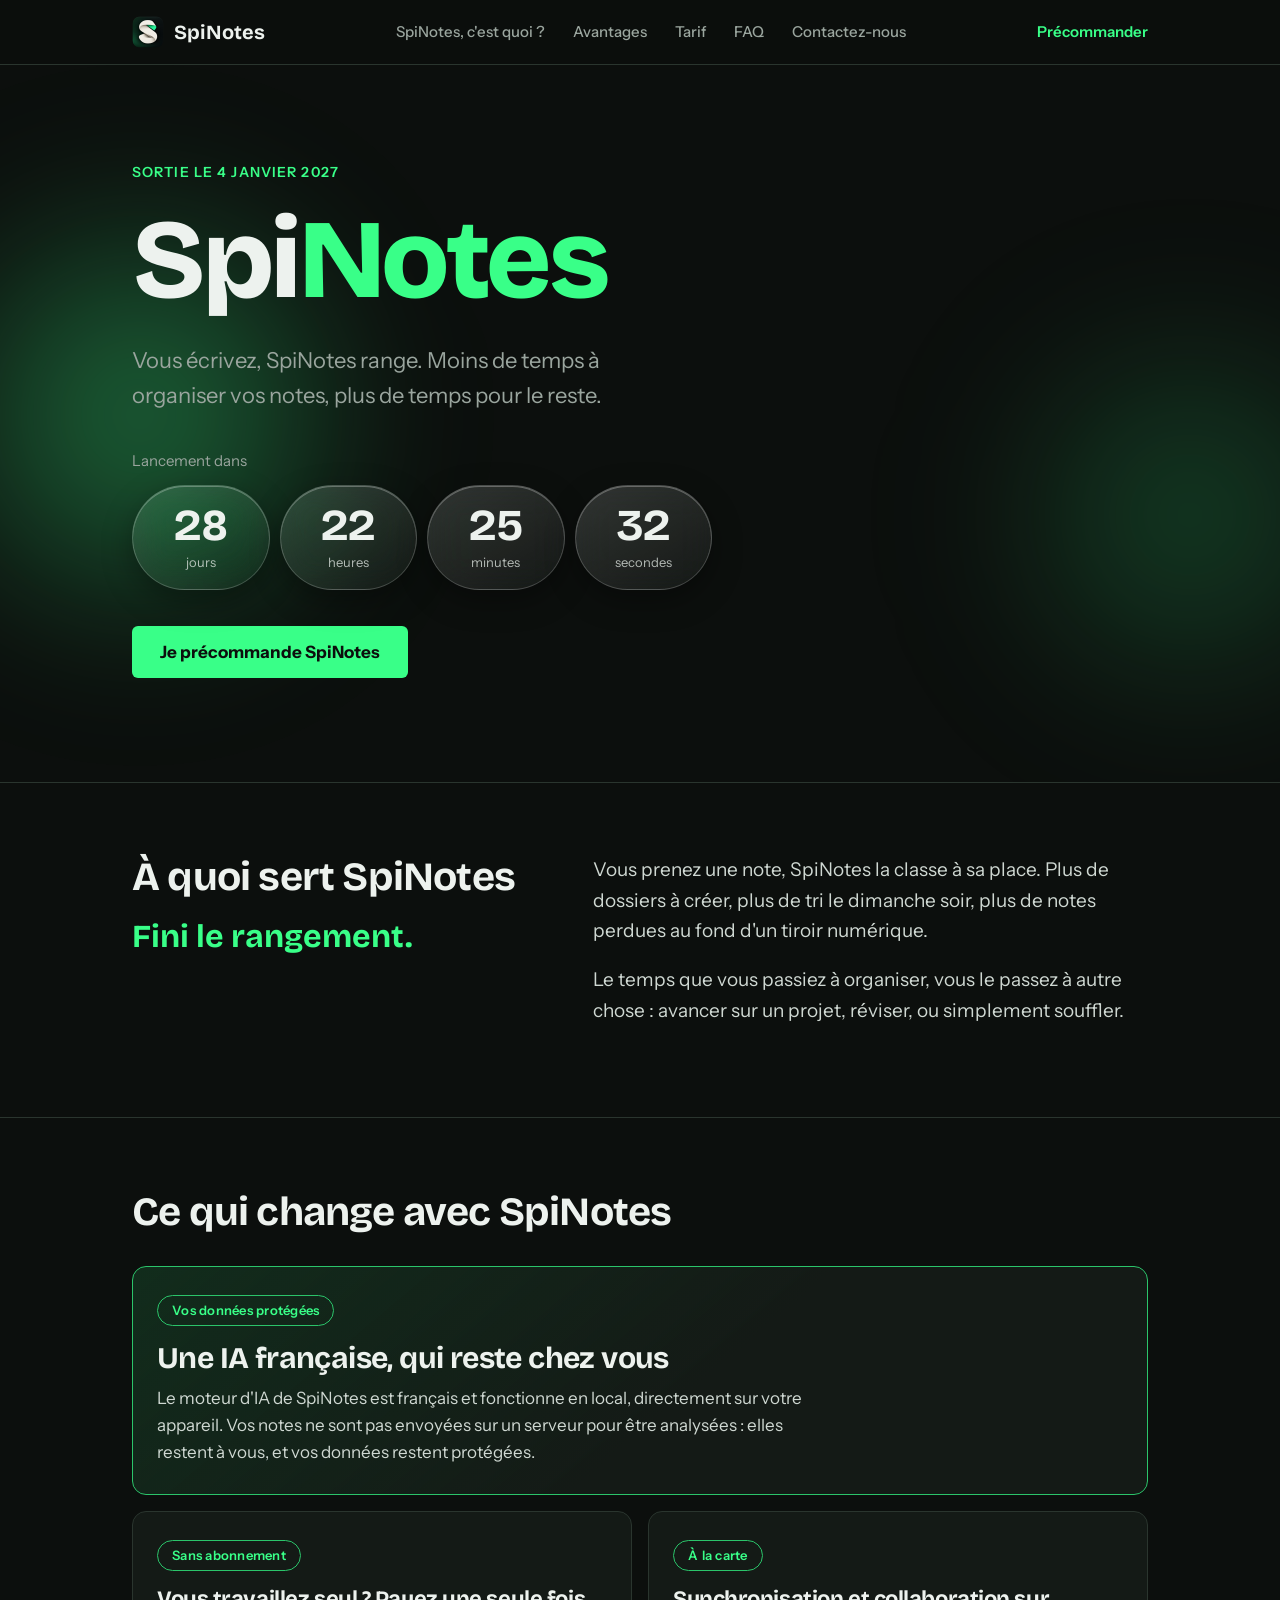
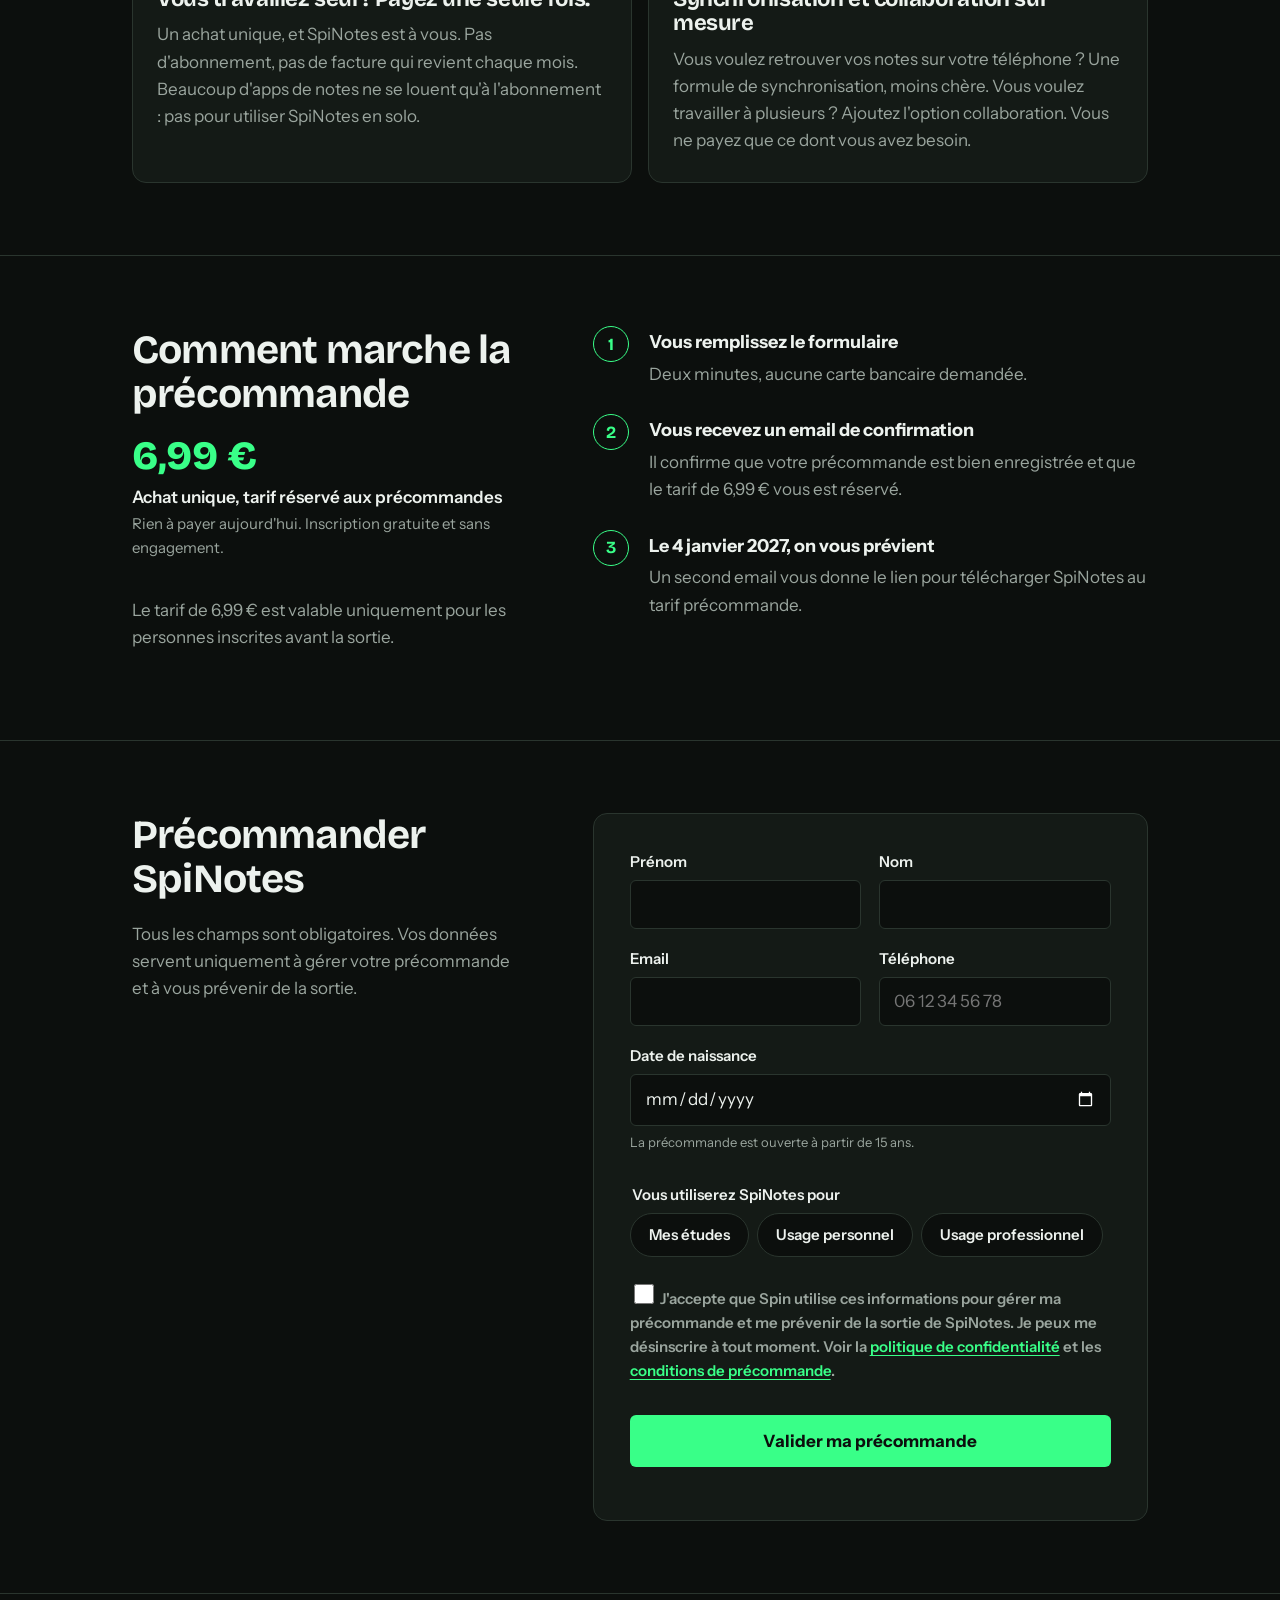
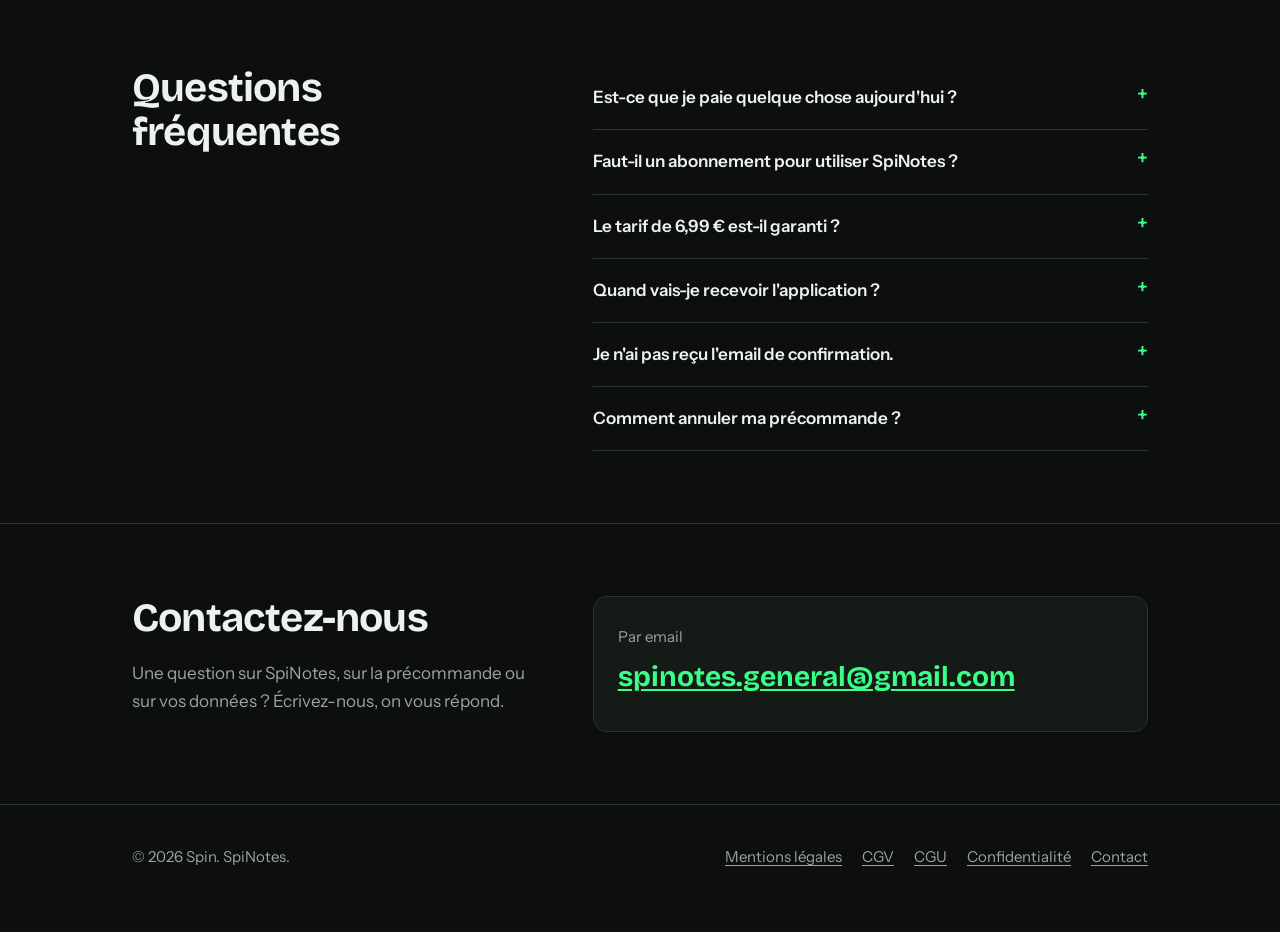
==== index.html @ 31f79663 "Mesure d'audience sans cookie : temps passé, défilement, boutons cliqués (rapport dans un Google She" ====
<!doctype html>
<html lang="fr">
<head>
  <meta charset="utf-8">
  <meta http-equiv="Content-Security-Policy" content="default-src 'self'; script-src 'self'; style-src 'self' 'unsafe-inline'; img-src 'self' data:; font-src 'self'; connect-src 'self' https://spinotes-precommande.spinotes-precommande.workers.dev; form-action 'self'; base-uri 'self'; object-src 'none'">
  <meta name="viewport" content="width=device-width, initial-scale=1">
  <title>SpiNotes | Ne rangez plus vos notes</title>
  <meta name="description" content="SpiNotes range vos notes à votre place. Achat unique sans abonnement, IA française en local. Sortie le 4 janvier 2027 : précommandez gratuitement au tarif de 6,99 €.">
  <link rel="canonical" href="https://spinotes.github.io/">
  <meta property="og:type" content="website">
  <meta property="og:locale" content="fr_FR">
  <meta property="og:title" content="SpiNotes | Ne rangez plus vos notes">
  <meta property="og:description" content="Sortie le 4 janvier 2027. Achat unique sans abonnement, IA française en local. Précommande gratuite à 6,99 €.">
  <meta property="og:url" content="https://spinotes.github.io/">
  <meta property="og:image" content="https://spinotes.github.io/og.png">
  <meta name="twitter:card" content="summary_large_image">
  <meta name="stats-endpoint" content="https://spinotes-precommande.spinotes-precommande.workers.dev/collect">
  <meta name="theme-color" content="#0c0f0d">
  <link rel="icon" href="favicon.png" type="image/png">
  <link rel="apple-touch-icon" href="apple-touch-icon.png">
  <link rel="preload" href="fonts/bricolage-grotesque.woff2" as="font" type="font/woff2" crossorigin>
  <link rel="preload" href="fonts/instrument-sans.woff2" as="font" type="font/woff2" crossorigin>
  <link rel="stylesheet" href="css/style.css">
  <script src="js/main.js" defer></script>
  <script src="js/stats.js" defer></script>
</head>
<body>
  <a class="skip" href="#contenu">Aller au contenu</a>

  <header class="site-header">
    <div class="wrap">
      <a class="brand" href="./" aria-label="SpiNotes, accueil">
        <img src="logo.png" alt="" width="32" height="32">
        SpiNotes
      </a>
      <nav class="site-nav" aria-label="Navigation principale">
        <a href="#app">SpiNotes, c'est quoi ?</a>
        <a href="#avantages">Avantages</a>
        <a href="#offre">Tarif</a>
        <a href="#faq">FAQ</a>
        <a href="#contact">Contactez-nous</a>
      </nav>
      <a class="header-cta" href="#precommande" data-track="cta_header">Précommander</a>
    </div>
  </header>

  <main id="contenu">
    <section class="hero">
      <div class="wrap">
        <p class="eyebrow">Sortie le 4 janvier 2027</p>
        <h1>Spi<span>Notes</span></h1>
        <p class="hero-lead">Vous écrivez, SpiNotes range. Moins de temps à organiser vos notes, plus de temps pour le reste.</p>

        <div class="countdown" id="countdown" data-target="2027-01-04T00:00:00+01:00">
          <p class="countdown-label">Lancement dans</p>
          <div class="countdown-grid" aria-live="off">
            <div class="countdown-unit"><strong data-unit="days">--</strong><span>jours</span></div>
            <div class="countdown-unit"><strong data-unit="hours">--</strong><span>heures</span></div>
            <div class="countdown-unit"><strong data-unit="minutes">--</strong><span>minutes</span></div>
            <div class="countdown-unit"><strong data-unit="seconds">--</strong><span>secondes</span></div>
          </div>
        </div>

        <a class="btn" href="#precommande" data-track="cta_hero">Je précommande SpiNotes</a>
      </div>
    </section>

    <section class="section" id="app">
      <div class="wrap split">
        <div>
          <h2>À quoi sert SpiNotes</h2>
          <p class="lead-accent">Fini le rangement.</p>
        </div>
        <div class="prose-block">
          <p>Vous prenez une note, SpiNotes la classe à sa place. Plus de dossiers à créer, plus de tri le dimanche soir, plus de notes perdues au fond d'un tiroir numérique.</p>
          <p>Le temps que vous passiez à organiser, vous le passez à autre chose : avancer sur un projet, réviser, ou simplement souffler.</p>
        </div>
      </div>
    </section>

    <section class="section" id="avantages">
      <div class="wrap">
        <h2>Ce qui change avec SpiNotes</h2>
        <div class="cards">
          <article class="card card-featured">
            <span class="pill">Vos données protégées</span>
            <h3>Une IA française, qui reste chez vous</h3>
            <p>Le moteur d'IA de SpiNotes est français et fonctionne en local, directement sur votre appareil. Vos notes ne sont pas envoyées sur un serveur pour être analysées : elles restent à vous, et vos données restent protégées.</p>
          </article>
          <article class="card">
            <span class="pill">Sans abonnement</span>
            <h3>Vous travaillez seul ? Payez une seule fois.</h3>
            <p>Un achat unique, et SpiNotes est à vous. Pas d'abonnement, pas de facture qui revient chaque mois. Beaucoup d'apps de notes ne se louent qu'à l'abonnement : pas pour utiliser SpiNotes en solo.</p>
          </article>
          <article class="card">
            <span class="pill">À la carte</span>
            <h3>Synchronisation et collaboration sur mesure</h3>
            <p>Vous voulez retrouver vos notes sur votre téléphone ? Une formule de synchronisation, moins chère. Vous voulez travailler à plusieurs ? Ajoutez l'option collaboration. Vous ne payez que ce dont vous avez besoin.</p>
          </article>
        </div>
      </div>
    </section>

    <section class="section" id="offre">
      <div class="wrap split">
        <div>
          <h2>Comment marche la précommande</h2>
          <div class="price-line">
            <span class="price">6,99 €</span>
            <p class="price-note">Achat unique, tarif réservé aux précommandes
              <small>Rien à payer aujourd'hui. Inscription gratuite et sans engagement.</small>
            </p>
          </div>
          <p style="color:var(--muted)">Le tarif de 6,99 € est valable uniquement pour les personnes inscrites avant la sortie.</p>
        </div>
        <ol class="steps">
          <li>
            <strong>Vous remplissez le formulaire</strong>
            <p>Deux minutes, aucune carte bancaire demandée.</p>
          </li>
          <li>
            <strong>Vous recevez un email de confirmation</strong>
            <p>Il confirme que votre précommande est bien enregistrée et que le tarif de 6,99 € vous est réservé.</p>
          </li>
          <li>
            <strong>Le 4 janvier 2027, on vous prévient</strong>
            <p>Un second email vous donne le lien pour télécharger SpiNotes au tarif précommande.</p>
          </li>
        </ol>
      </div>
    </section>

    <section class="section" id="precommande">
      <div class="wrap split">
        <div>
          <h2>Précommander SpiNotes</h2>
          <p style="color:var(--muted)">Tous les champs sont obligatoires. Vos données servent uniquement à gérer votre précommande et à vous prévenir de la sortie.</p>
        </div>

        <div class="form-card">
          <!-- data-endpoint : Worker Cloudflare qui reçoit le formulaire (POST JSON). Doit aussi figurer dans connect-src de la politique de sécurité en tête de page. -->
          <form id="preorder-form" data-endpoint="https://spinotes-precommande.spinotes-precommande.workers.dev" method="post" novalidate>
            <div class="form-grid">
              <div class="field">
                <label for="prenom">Prénom</label>
                <input type="text" id="prenom" name="prenom" autocomplete="given-name" maxlength="60" required>
                <p class="error" id="prenom-error"></p>
              </div>
              <div class="field">
                <label for="nom">Nom</label>
                <input type="text" id="nom" name="nom" autocomplete="family-name" maxlength="60" required>
                <p class="error" id="nom-error"></p>
              </div>
              <div class="field">
                <label for="email">Email</label>
                <input type="email" id="email" name="email" autocomplete="email" maxlength="254" required>
                <p class="error" id="email-error"></p>
              </div>
              <div class="field">
                <label for="telephone">Téléphone</label>
                <input type="tel" id="telephone" name="telephone" autocomplete="tel" maxlength="20" placeholder="06 12 34 56 78" required>
                <p class="error" id="telephone-error"></p>
              </div>
              <div class="field full">
                <label for="naissance">Date de naissance</label>
                <input type="date" id="naissance" name="naissance" autocomplete="bday" required>
                <p class="hint">La précommande est ouverte à partir de 15 ans.</p>
                <p class="error" id="naissance-error"></p>
              </div>

              <fieldset class="field full">
                <legend>Vous utiliserez SpiNotes pour</legend>
                <div class="choices">
                  <label class="choice"><input type="radio" name="situation" value="etudiant" required><span>Mes études</span></label>
                  <label class="choice"><input type="radio" name="situation" value="perso"><span>Usage personnel</span></label>
                  <label class="choice"><input type="radio" name="situation" value="pro"><span>Usage professionnel</span></label>
                </div>
                <p class="error" id="situation-error"></p>
              </fieldset>

              <div class="field full" id="entreprise-field" hidden>
                <label for="entreprise">Nom de l'entreprise</label>
                <input type="text" id="entreprise" name="entreprise" autocomplete="organization" maxlength="100">
                <p class="error" id="entreprise-error"></p>
              </div>

              <div class="hp" aria-hidden="true">
                <label for="site_web">Ne pas remplir</label>
                <input type="text" id="site_web" name="site_web" tabindex="-1" autocomplete="off">
              </div>

              <div class="field full">
                <label class="consent">
                  <input type="checkbox" id="consentement" name="consentement" value="oui" required>
                  <span>J'accepte que Spin utilise ces informations pour gérer ma précommande et me prévenir de la sortie de SpiNotes. Je peux me désinscrire à tout moment. Voir la <a href="confidentialite">politique de confidentialité</a> et les <a href="cgv">conditions de précommande</a>.</span>
                </label>
                <p class="error" id="consentement-error"></p>
              </div>

              <div class="form-actions full">
                <button class="btn" type="submit" id="submit-btn">Valider ma précommande</button>
                <p class="form-status" id="form-status" role="status" aria-live="polite"></p>
              </div>
            </div>
          </form>
        </div>
      </div>
    </section>

    <section class="section" id="faq">
      <div class="wrap split">
        <div>
          <h2>Questions fréquentes</h2>
        </div>
        <div class="faq">
          <details>
            <summary>Est-ce que je paie quelque chose aujourd'hui ?</summary>
            <p>Non. La précommande est gratuite et sans engagement. Vous payez 6,99 € une seule fois, seulement si vous décidez de télécharger SpiNotes à sa sortie.</p>
          </details>
          <details>
            <summary>Faut-il un abonnement pour utiliser SpiNotes ?</summary>
            <p>Non. L'application s'achète une seule fois, sans abonnement. La synchronisation entre vos appareils et la collaboration sont des options facultatives : vous choisissez la formule qui vous correspond, et vous payez moins si vous voulez seulement synchroniser vos notes avec votre téléphone.</p>
          </details>
          <details>
            <summary>Le tarif de 6,99 € est-il garanti ?</summary>
            <p>Oui, pour toutes les personnes inscrites avant le lancement. Ce tarif ne sera plus proposé ensuite.</p>
          </details>
          <details>
            <summary>Quand vais-je recevoir l'application ?</summary>
            <p>La sortie est prévue le 4 janvier 2027. Vous recevrez un email ce jour-là avec le lien de téléchargement.</p>
          </details>
          <details>
            <summary>Je n'ai pas reçu l'email de confirmation.</summary>
            <p>Regardez dans vos courriers indésirables. Si rien n'est arrivé après quelques minutes, écrivez-nous à <a href="mailto:spinotes.general@gmail.com">spinotes.general@gmail.com</a>.</p>
          </details>
          <details>
            <summary>Comment annuler ma précommande ?</summary>
            <p>Cliquez sur le lien de désinscription en bas de nos emails, ou écrivez-nous. Vos données sont alors supprimées.</p>
          </details>
        </div>
      </div>
    </section>

    <section class="section" id="contact">
      <div class="wrap split">
        <div>
          <h2>Contactez-nous</h2>
          <p style="color:var(--muted)">Une question sur SpiNotes, sur la précommande ou sur vos données ? Écrivez-nous, on vous répond.</p>
        </div>
        <div class="contact-card">
          <p class="contact-label">Par email</p>
          <a class="contact-mail" href="mailto:spinotes.general@gmail.com">spinotes.general@gmail.com</a>
        </div>
      </div>
    </section>
  </main>

  <footer class="site-footer">
    <div class="wrap footer-row">
      <p>© 2026 Spin. SpiNotes.</p>
      <ul class="footer-links">
        <li><a href="mentions-legales">Mentions légales</a></li>
        <li><a href="cgv">CGV</a></li>
        <li><a href="cgu">CGU</a></li>
        <li><a href="confidentialite">Confidentialité</a></li>
        <li><a href="#contact">Contact</a></li>
      </ul>
    </div>
  </footer>
</body>
</html>
---- css/style.css ----
@font-face {
  font-family: "Bricolage Grotesque";
  src: url("../fonts/bricolage-grotesque.woff2") format("woff2");
  font-weight: 200 800;
  font-display: swap;
}

@font-face {
  font-family: "Instrument Sans";
  src: url("../fonts/instrument-sans.woff2") format("woff2");
  font-weight: 400 700;
  font-display: swap;
}

:root {
  --green: #39ff88;
  --green-dim: #2bc46a;
  --bg: #0c0f0d;
  --surface: #141a16;
  --surface-2: #1b231e;
  --line: #2a352e;
  --text: #edf2ee;
  --muted: #9aa59e;
  --danger: #ff6b6b;
  --radius-s: 6px;
  --radius-m: 14px;
  --font-title: "Bricolage Grotesque", "Segoe UI", system-ui, sans-serif;
  --font-body: "Instrument Sans", "Segoe UI", system-ui, sans-serif;
  --wrap: 1080px;
}

*,
*::before,
*::after {
  box-sizing: border-box;
}

html {
  scroll-behavior: smooth;
}

@media (prefers-reduced-motion: reduce) {
  html {
    scroll-behavior: auto;
  }
}

body {
  margin: 0;
  background: var(--bg);
  color: var(--text);
  font-family: var(--font-body);
  font-size: 1.0625rem;
  line-height: 1.6;
  -webkit-font-smoothing: antialiased;
}

img {
  max-width: 100%;
  display: block;
}

a {
  color: var(--green);
  text-underline-offset: 3px;
}

a:hover {
  color: var(--text);
}

:focus-visible {
  outline: 2px solid var(--green);
  outline-offset: 3px;
}

h1,
h2,
h3 {
  font-family: var(--font-title);
  line-height: 1.1;
  letter-spacing: -0.02em;
  margin: 0 0 0.5em;
}

h2 {
  font-size: clamp(1.75rem, 4vw, 2.5rem);
}

h3 {
  font-size: 1.25rem;
}

p {
  margin: 0 0 1em;
}

.wrap {
  width: 100%;
  max-width: var(--wrap);
  margin: 0 auto;
  padding: 0 16px;
}

@media (min-width: 768px) {
  .wrap {
    padding: 0 32px;
  }
}

.skip {
  position: absolute;
  left: -9999px;
}

.skip:focus {
  left: 16px;
  top: 16px;
  background: var(--green);
  color: var(--bg);
  padding: 8px 12px;
  z-index: 10;
}

/* En-tête */

.site-header {
  position: sticky;
  top: 0;
  z-index: 20;
  border-bottom: 1px solid var(--line);
  background: rgba(12, 15, 13, 0.88);
}

@supports ((backdrop-filter: blur(1px)) or (-webkit-backdrop-filter: blur(1px))) {
  .site-header {
    background: rgba(12, 15, 13, 0.7);
    -webkit-backdrop-filter: blur(14px);
    backdrop-filter: blur(14px);
  }
}

.site-header .wrap {
  display: flex;
  flex-wrap: wrap;
  align-items: center;
  justify-content: space-between;
  min-height: 64px;
  column-gap: 16px;
}

.site-nav {
  order: 3;
  flex: 0 0 100%;
  display: flex;
  gap: 4px;
  overflow-x: auto;
  scrollbar-width: none;
  padding-bottom: 8px;
}

.site-nav::-webkit-scrollbar {
  display: none;
}

@media (max-width: 899px) {
  .site-nav {
    -webkit-mask-image: linear-gradient(90deg, #000 88%, transparent);
    mask-image: linear-gradient(90deg, #000 88%, transparent);
  }
}

.site-nav a {
  flex: none;
  padding: 8px 12px;
  border-radius: 999px;
  color: var(--muted);
  font-size: 0.9375rem;
  font-weight: 500;
  text-decoration: none;
  white-space: nowrap;
}

.site-nav a:hover {
  color: var(--text);
  background: rgba(255, 255, 255, 0.08);
}

@media (min-width: 900px) {
  .site-header .wrap {
    flex-wrap: nowrap;
  }

  .site-nav {
    order: 0;
    flex: 1 1 auto;
    justify-content: center;
    overflow: visible;
    padding-bottom: 0;
  }
}

.section {
  scroll-margin-top: 120px;
}

.brand {
  font-family: var(--font-title);
  font-weight: 700;
  font-size: 1.25rem;
  color: var(--text);
  text-decoration: none;
  display: inline-flex;
  align-items: center;
  gap: 10px;
}

.brand img {
  width: 32px;
  height: 32px;
  border-radius: 8px;
}

.header-cta {
  font-size: 0.9375rem;
  font-weight: 600;
  text-decoration: none;
}

/* Boutons */

.btn {
  display: inline-flex;
  align-items: center;
  justify-content: center;
  gap: 8px;
  min-height: 52px;
  padding: 0 28px;
  border: 0;
  border-radius: var(--radius-s);
  background: var(--green);
  color: var(--bg);
  font-family: var(--font-body);
  font-size: 1.0625rem;
  font-weight: 700;
  text-decoration: none;
  cursor: pointer;
}

.btn:hover {
  background: var(--text);
  color: var(--bg);
}

.btn[disabled] {
  opacity: 0.6;
  cursor: wait;
}

/* Hero */

.hero {
  position: relative;
  overflow: hidden;
  isolation: isolate;
  padding: 64px 0 80px;
}

.hero::before,
.hero::after {
  content: "";
  position: absolute;
  z-index: -1;
  border-radius: 50%;
  filter: blur(70px);
  pointer-events: none;
}

.hero::before {
  width: 520px;
  height: 520px;
  top: 90px;
  left: -120px;
  background: radial-gradient(circle, rgba(57, 255, 136, 0.42), transparent 68%);
}

.hero::after {
  width: 460px;
  height: 460px;
  top: 220px;
  right: -140px;
  background: radial-gradient(circle, rgba(43, 196, 106, 0.3), transparent 68%);
}

@media (min-width: 900px) {
  .hero {
    padding: 96px 0 104px;
  }
}

.eyebrow {
  font-size: 0.875rem;
  font-weight: 600;
  text-transform: uppercase;
  letter-spacing: 0.08em;
  color: var(--green);
  margin-bottom: 16px;
}

.hero h1 {
  font-size: clamp(3rem, 11vw, 7rem);
  font-weight: 800;
  letter-spacing: -0.04em;
  margin-bottom: 20px;
}

.hero h1 span {
  color: var(--green);
}

.hero-lead {
  font-size: clamp(1.125rem, 2.4vw, 1.375rem);
  color: var(--muted);
  max-width: 36ch;
  margin-bottom: 36px;
}

.price-line {
  display: flex;
  flex-wrap: wrap;
  align-items: baseline;
  gap: 8px 16px;
  margin: 8px 0 20px;
}

.price {
  font-family: var(--font-title);
  font-size: 2.5rem;
  font-weight: 800;
  color: var(--green);
  line-height: 1;
}

.price-note {
  color: var(--text);
  font-weight: 600;
}

.price-note small {
  display: block;
  color: var(--muted);
  font-weight: 400;
  font-size: 0.9375rem;
}

/* Compte à rebours : pilules de verre */

.countdown {
  margin: 0 0 36px;
}

.countdown-label {
  color: var(--muted);
  font-size: 0.9375rem;
  margin-bottom: 12px;
}

.countdown-grid {
  display: grid;
  grid-template-columns: repeat(4, minmax(0, 1fr));
  gap: 10px;
  max-width: 580px;
}

.countdown-unit {
  background: linear-gradient(150deg, rgba(255, 255, 255, 0.16), rgba(255, 255, 255, 0.04));
  border: 1px solid rgba(255, 255, 255, 0.2);
  border-radius: 999px;
  padding: 18px 4px 14px;
  text-align: center;
  box-shadow:
    inset 0 1px 0 rgba(255, 255, 255, 0.28),
    0 10px 30px rgba(0, 0, 0, 0.35);
}

@supports ((backdrop-filter: blur(1px)) or (-webkit-backdrop-filter: blur(1px))) {
  .countdown-unit {
    -webkit-backdrop-filter: blur(18px) saturate(160%);
    backdrop-filter: blur(18px) saturate(160%);
  }
}

@supports not ((backdrop-filter: blur(1px)) or (-webkit-backdrop-filter: blur(1px))) {
  .countdown-unit {
    background: var(--surface-2);
  }
}

.countdown-unit strong {
  display: block;
  font-family: var(--font-title);
  font-size: clamp(1.75rem, 7vw, 2.75rem);
  font-weight: 700;
  font-variant-numeric: tabular-nums;
  line-height: 1;
  color: var(--text);
}

.countdown-unit span {
  font-size: 0.8125rem;
  color: rgba(237, 242, 238, 0.72);
}

.countdown-done {
  font-family: var(--font-title);
  font-size: 1.5rem;
  color: var(--green);
}

/* Sections */

.section {
  padding: 72px 0;
  border-top: 1px solid var(--line);
}

.split {
  display: grid;
  gap: 32px;
}

@media (min-width: 900px) {
  .split {
    grid-template-columns: 5fr 7fr;
    gap: 64px;
  }
}

.lead-accent {
  font-family: var(--font-title);
  font-size: clamp(1.5rem, 3.4vw, 2rem);
  font-weight: 700;
  color: var(--green);
  line-height: 1.15;
}

.prose-block p {
  font-size: 1.1875rem;
  color: #cfd8d2;
}

.cards {
  display: grid;
  gap: 16px;
  margin-top: 32px;
}

@media (min-width: 768px) {
  .cards {
    grid-template-columns: 1fr 1fr;
  }

  .card-featured {
    grid-column: 1 / -1;
  }
}

.card {
  background: var(--surface);
  border: 1px solid var(--line);
  border-radius: var(--radius-m);
  padding: 28px 24px;
}

.card h3 {
  font-size: 1.375rem;
  margin: 16px 0 10px;
}

.card p {
  color: var(--muted);
  margin: 0;
}

.card-featured {
  background: linear-gradient(140deg, rgba(57, 255, 136, 0.12), var(--surface) 55%);
  border-color: var(--green-dim);
}

.card-featured h3 {
  font-size: clamp(1.5rem, 3vw, 1.875rem);
}

.card-featured p {
  color: #cfd8d2;
  max-width: 62ch;
}

.pill {
  display: inline-block;
  padding: 4px 14px;
  border: 1px solid var(--green-dim);
  border-radius: 999px;
  color: var(--green);
  font-size: 0.8125rem;
  font-weight: 600;
  letter-spacing: 0.02em;
}

.todo {
  border: 1px dashed var(--green-dim);
  border-radius: var(--radius-s);
  padding: 16px 20px;
  color: var(--muted);
}

.steps {
  list-style: none;
  counter-reset: step;
  padding: 0;
  margin: 0;
}

.steps li {
  counter-increment: step;
  position: relative;
  padding: 0 0 28px 56px;
}

.steps li::before {
  content: counter(step);
  position: absolute;
  left: 0;
  top: -2px;
  width: 36px;
  height: 36px;
  border: 1px solid var(--green);
  border-radius: 50%;
  display: grid;
  place-items: center;
  font-family: var(--font-title);
  font-weight: 700;
  color: var(--green);
}

.steps strong {
  display: block;
  font-size: 1.125rem;
}

.steps p {
  color: var(--muted);
  margin: 4px 0 0;
}

/* Formulaire */

.form-card {
  background: var(--surface);
  border: 1px solid var(--line);
  border-radius: var(--radius-m);
  padding: 24px 16px;
}

@media (min-width: 600px) {
  .form-card {
    padding: 36px;
  }
}

.form-grid {
  display: grid;
  gap: 18px;
}

@media (min-width: 600px) {
  .form-grid {
    grid-template-columns: 1fr 1fr;
  }

  .full {
    grid-column: 1 / -1;
  }
}

.field label,
.field legend {
  display: block;
  font-weight: 600;
  font-size: 0.9375rem;
  margin-bottom: 6px;
}

.field input[type="text"],
.field input[type="email"],
.field input[type="tel"],
.field input[type="date"] {
  width: 100%;
  min-height: 48px;
  padding: 10px 14px;
  border: 1px solid var(--line);
  border-radius: var(--radius-s);
  background: var(--bg);
  color: var(--text);
  font: inherit;
  color-scheme: dark;
}

.field input:focus {
  border-color: var(--green);
  outline: none;
}

.field input[aria-invalid="true"] {
  border-color: var(--danger);
}

fieldset.field {
  border: 0;
  padding: 0;
  margin: 0;
  min-width: 0;
}

.choices {
  display: flex;
  flex-wrap: wrap;
  gap: 8px;
}

.choice {
  position: relative;
}

.choice input {
  position: absolute;
  opacity: 0;
  inset: 0;
  margin: 0;
  cursor: pointer;
}

.choice span {
  display: inline-flex;
  align-items: center;
  min-height: 44px;
  padding: 0 18px;
  border: 1px solid var(--line);
  border-radius: 999px;
  background: var(--bg);
  font-size: 0.9375rem;
}

.choice input:checked + span {
  border-color: var(--green);
  color: var(--green);
  font-weight: 600;
}

.choice input:focus-visible + span {
  outline: 2px solid var(--green);
  outline-offset: 2px;
}

.consent {
  display: flex;
  gap: 12px;
  align-items: flex-start;
  font-size: 0.9375rem;
  color: var(--muted);
}

.consent input {
  width: 20px;
  height: 20px;
  margin-top: 3px;
  flex: none;
  accent-color: var(--green);
}

.hint {
  font-size: 0.8125rem;
  color: var(--muted);
  margin-top: 6px;
}

.error {
  font-size: 0.875rem;
  color: var(--danger);
  margin-top: 6px;
  min-height: 0;
}

.error:empty {
  display: none;
}

.form-status {
  margin-top: 16px;
  font-weight: 600;
}

.form-status.is-error {
  color: var(--danger);
}

.hp {
  position: absolute;
  left: -9999px;
  width: 1px;
  height: 1px;
  overflow: hidden;
}

.form-actions {
  margin-top: 8px;
}

.form-actions .btn {
  width: 100%;
}

/* FAQ */

.faq details {
  border-bottom: 1px solid var(--line);
  padding: 18px 0;
}

.faq summary {
  cursor: pointer;
  font-weight: 600;
  font-size: 1.0625rem;
  list-style: none;
  display: flex;
  justify-content: space-between;
  gap: 16px;
}

.faq summary::-webkit-details-marker {
  display: none;
}

.faq summary::after {
  content: "+";
  color: var(--green);
  font-size: 1.25rem;
  line-height: 1;
}

.faq details[open] summary::after {
  content: "\2212";
}

.faq details p {
  color: var(--muted);
  margin: 12px 0 0;
}

/* Contact */

.contact-card {
  background: var(--surface);
  border: 1px solid var(--line);
  border-radius: var(--radius-m);
  padding: 28px 24px;
}

.contact-label {
  color: var(--muted);
  font-size: 0.9375rem;
  margin-bottom: 6px;
}

.contact-mail {
  display: inline-block;
  font-family: var(--font-title);
  font-size: clamp(1.25rem, 4vw, 1.75rem);
  font-weight: 700;
  overflow-wrap: anywhere;
}

.link-btn {
  min-height: 44px;
  padding: 0 20px;
  border: 1px solid var(--green-dim);
  border-radius: 999px;
  background: transparent;
  color: var(--green);
  font: inherit;
  font-weight: 600;
  cursor: pointer;
}

.link-btn:hover {
  background: rgba(57, 255, 136, 0.12);
}

/* Pied de page */

.site-footer {
  border-top: 1px solid var(--line);
  padding: 40px 0 48px;
  color: var(--muted);
  font-size: 0.9375rem;
}

.footer-row {
  display: flex;
  flex-wrap: wrap;
  justify-content: space-between;
  gap: 16px 32px;
}

.footer-links {
  display: flex;
  flex-wrap: wrap;
  gap: 8px 20px;
  list-style: none;
  padding: 0;
  margin: 0;
}

.footer-links a {
  color: var(--muted);
}

.footer-links a:hover {
  color: var(--green);
}

/* Pages de texte (légal, merci, 404) */

.page {
  padding: 56px 0 80px;
}

.prose {
  max-width: 72ch;
}

.prose h1 {
  font-size: clamp(2.25rem, 6vw, 3.25rem);
  margin-bottom: 8px;
}

.prose .updated {
  color: var(--muted);
  font-size: 0.9375rem;
  margin-bottom: 40px;
}

.prose h2 {
  font-size: 1.5rem;
  margin-top: 40px;
}

.prose p,
.prose li {
  color: #cfd8d2;
}

.prose ul {
  padding-left: 20px;
}

.prose li {
  margin-bottom: 6px;
}

.prose table {
  width: 100%;
  border-collapse: collapse;
  font-size: 0.9375rem;
  margin-bottom: 1em;
  display: block;
  overflow-x: auto;
}

.prose th,
.prose td {
  text-align: left;
  border-bottom: 1px solid var(--line);
  padding: 10px 12px 10px 0;
  vertical-align: top;
}

.prose th {
  color: var(--text);
}

.center-page {
  min-height: 60vh;
  display: grid;
  align-content: center;
}

.big-code {
  font-family: var(--font-title);
  font-size: clamp(5rem, 20vw, 9rem);
  font-weight: 800;
  color: var(--green);
  line-height: 1;
  margin-bottom: 16px;
}
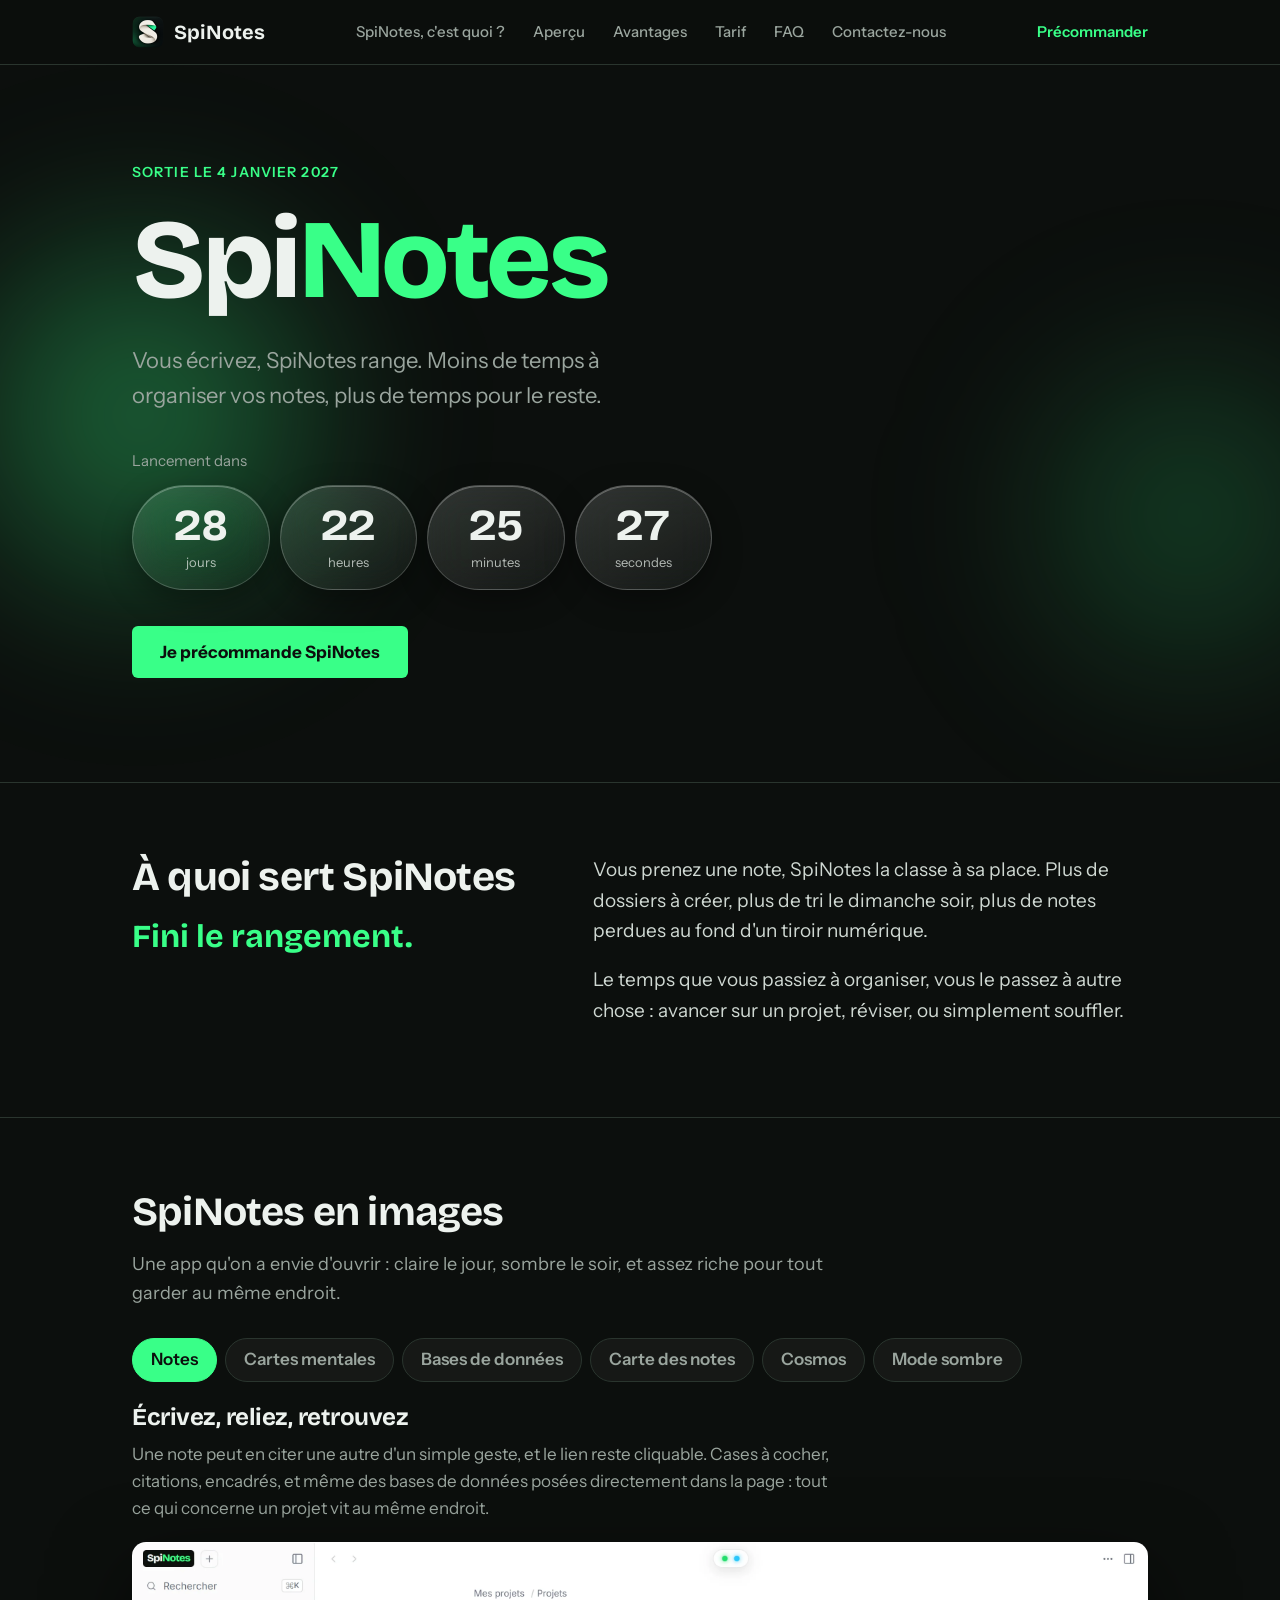
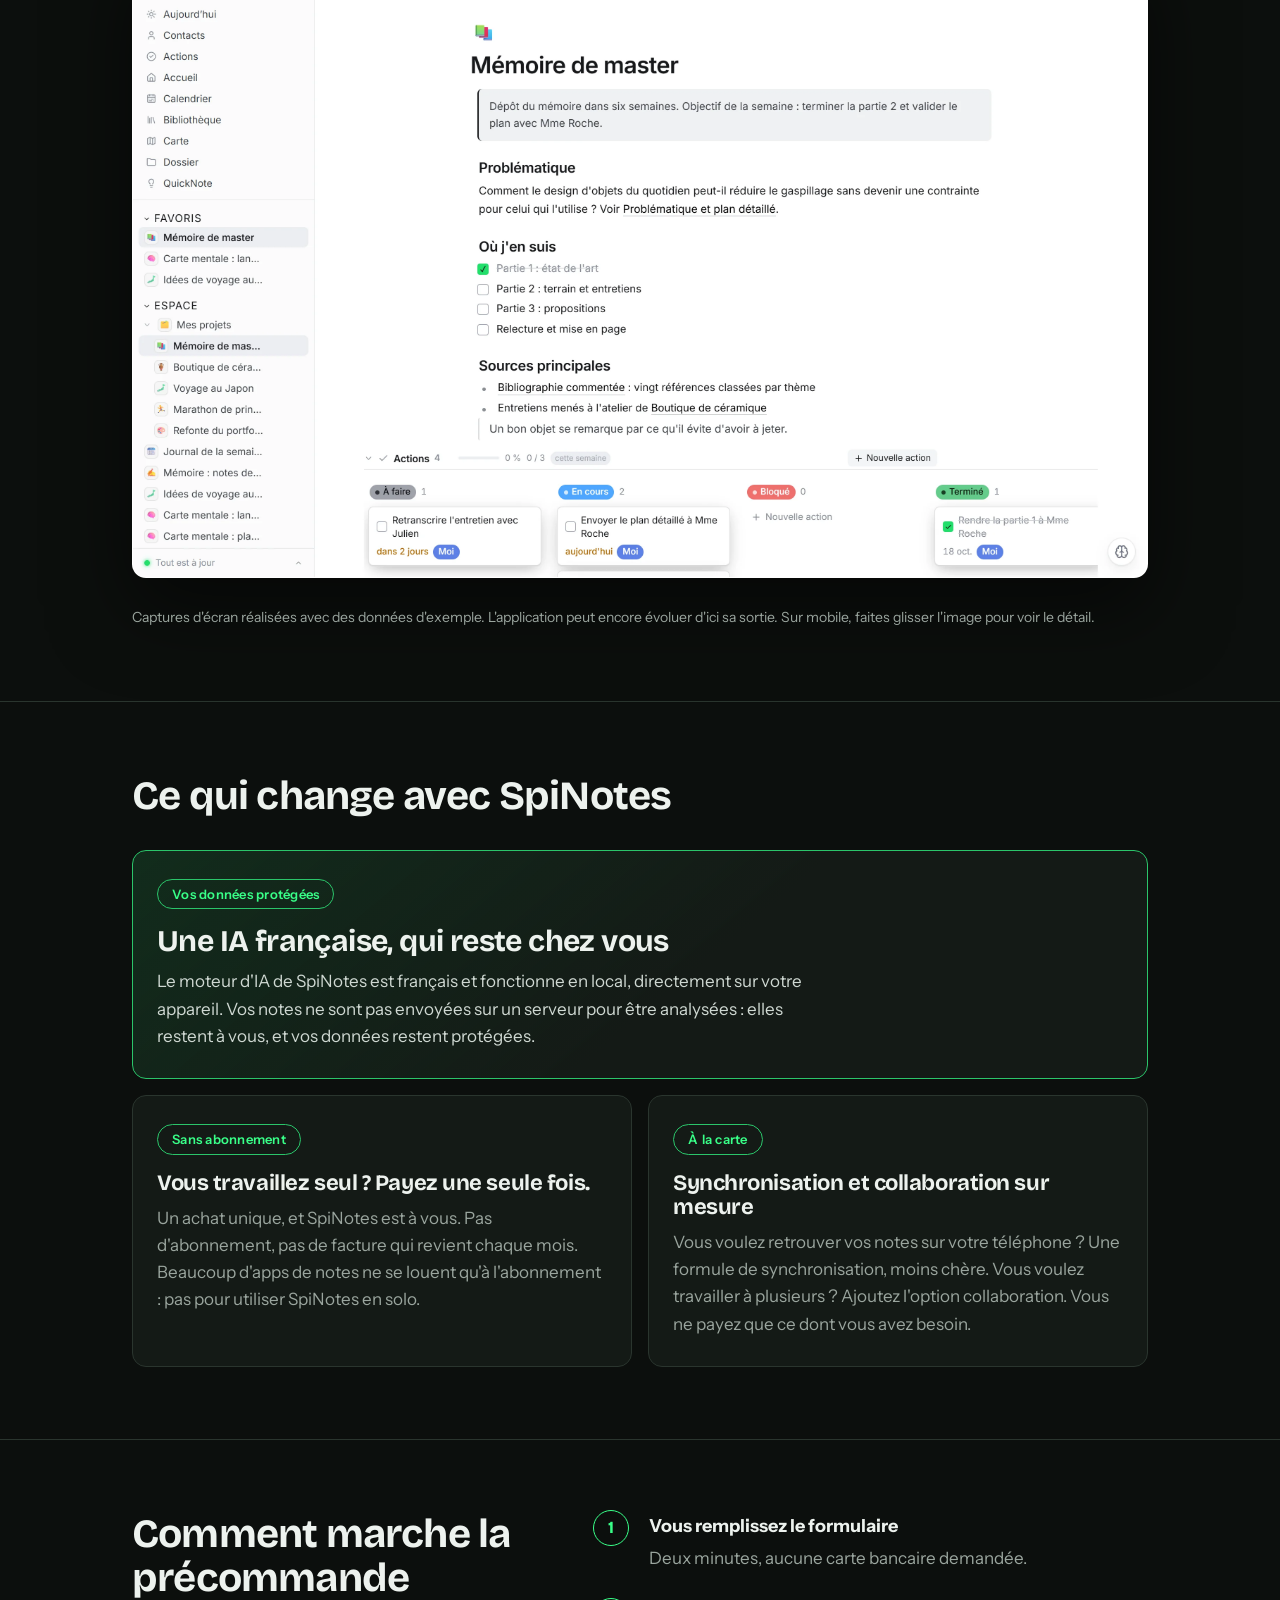
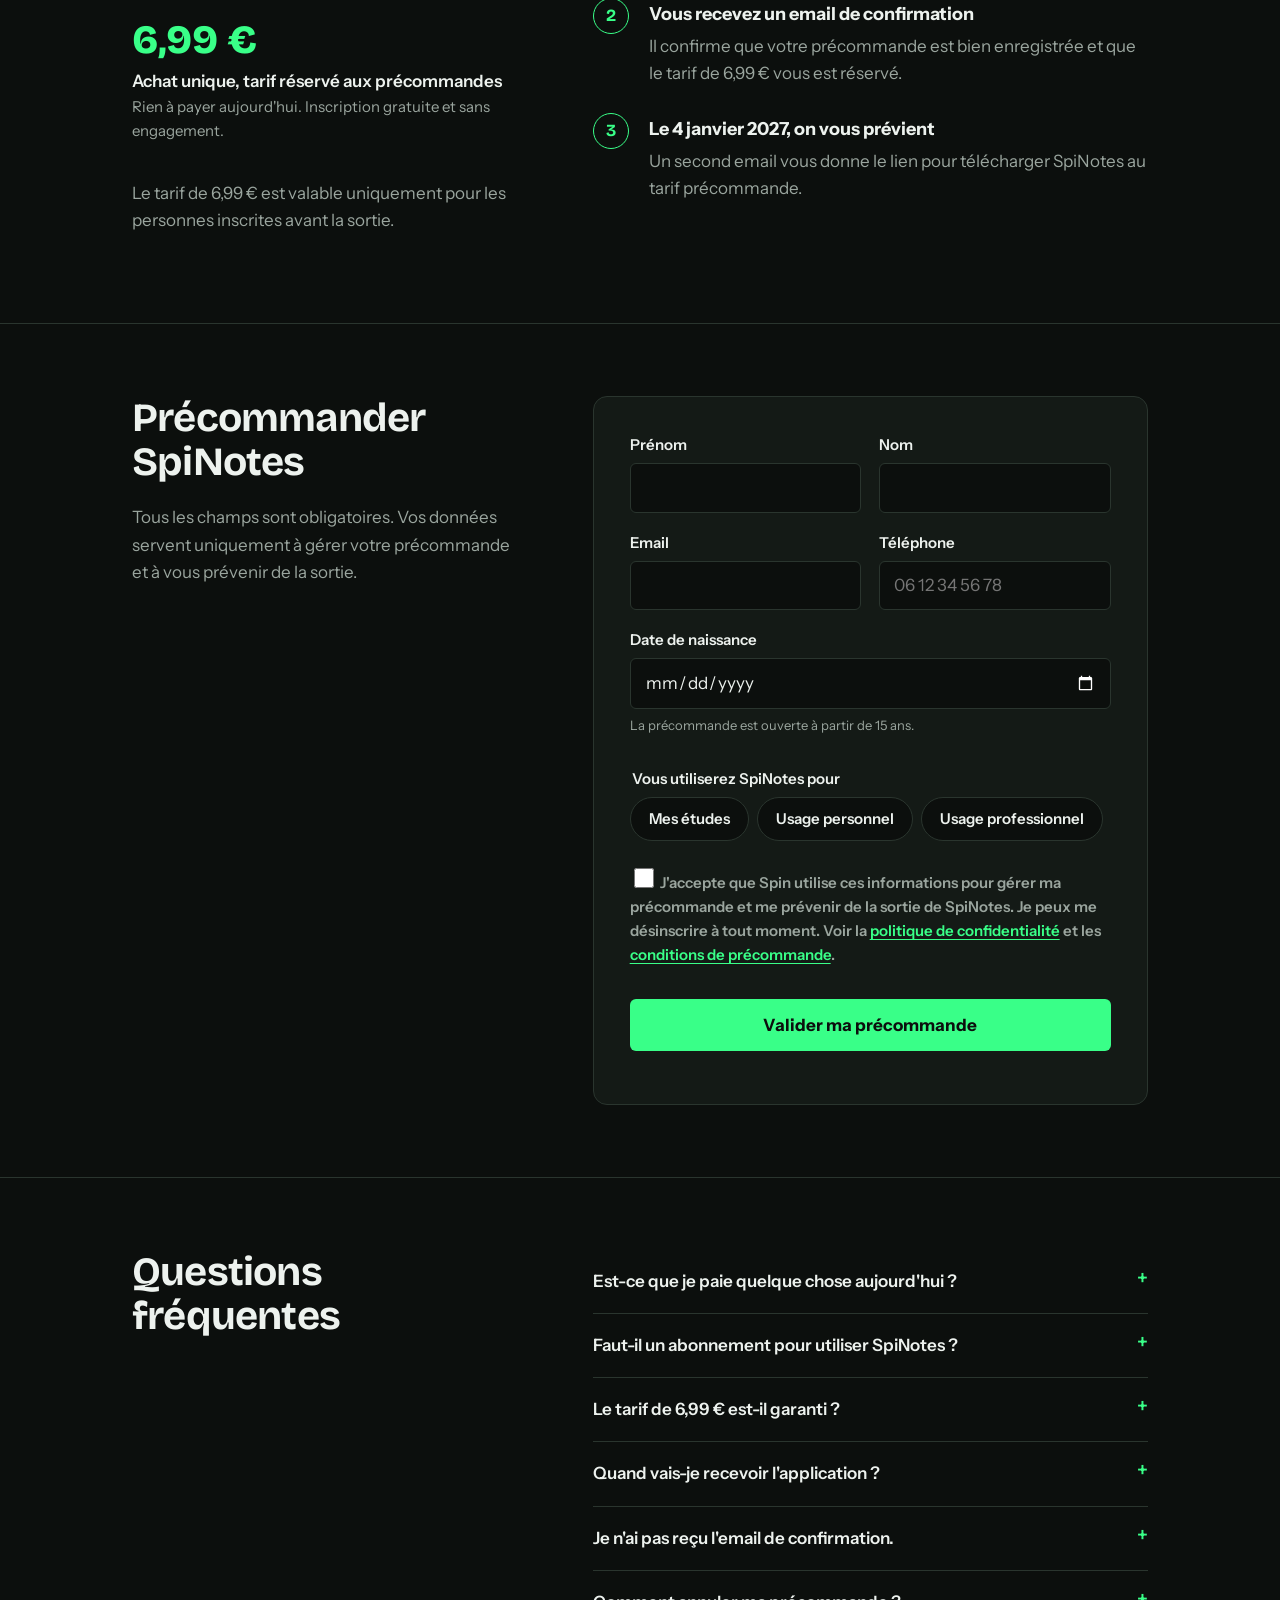
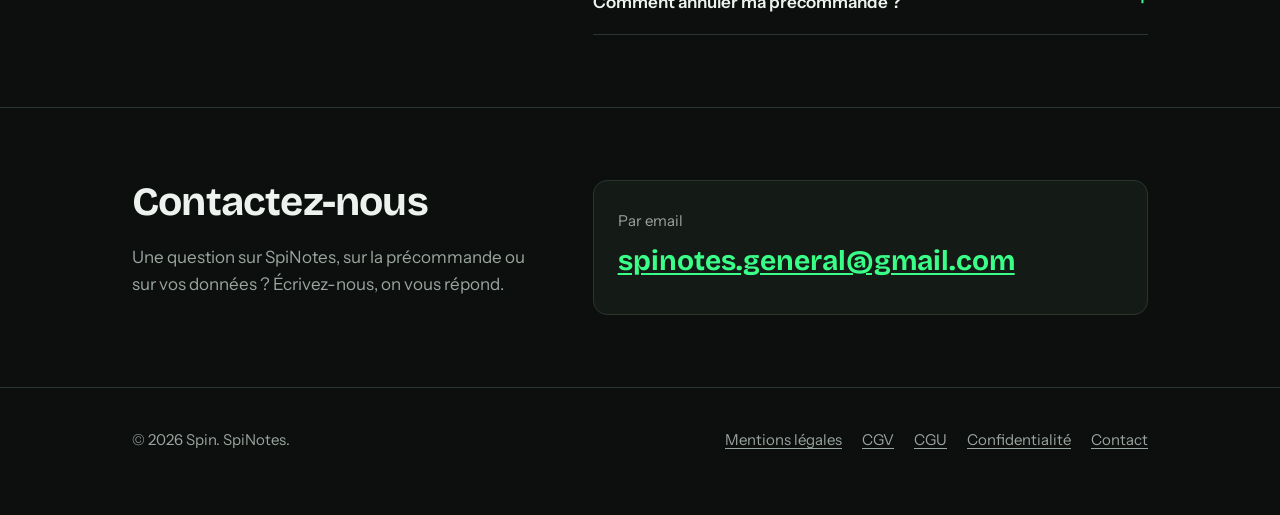
==== commit 6bc004ee: "Section « SpiNotes en images » : captures de l'app (notes, cartes mentales, bases, carte, Cosmos, mo" ====
--- a/index.html
+++ b/index.html
@@ -35,6 +35,7 @@
       </a>
       <nav class="site-nav" aria-label="Navigation principale">
         <a href="#app">SpiNotes, c'est quoi ?</a>
+        <a href="#apercu">Aperçu</a>
         <a href="#avantages">Avantages</a>
         <a href="#offre">Tarif</a>
         <a href="#faq">FAQ</a>
@@ -75,6 +76,85 @@
           <p>Vous prenez une note, SpiNotes la classe à sa place. Plus de dossiers à créer, plus de tri le dimanche soir, plus de notes perdues au fond d'un tiroir numérique.</p>
           <p>Le temps que vous passiez à organiser, vous le passez à autre chose : avancer sur un projet, réviser, ou simplement souffler.</p>
         </div>
+      </div>
+    </section>
+
+    <section class="section" id="apercu">
+      <div class="wrap">
+        <h2>SpiNotes en images</h2>
+        <p class="section-lead">Une app qu'on a envie d'ouvrir : claire le jour, sombre le soir, et assez riche pour tout garder au même endroit.</p>
+
+        <div class="shots" data-shots>
+          <div class="shots-tabs" role="tablist" aria-label="Fonctions de SpiNotes">
+            <button type="button" role="tab" id="tab-notes" aria-controls="panel-notes" aria-selected="true" data-track="apercu_onglet">Notes</button>
+            <button type="button" role="tab" id="tab-mindnote" aria-controls="panel-mindnote" aria-selected="false" tabindex="-1" data-track="apercu_onglet">Cartes mentales</button>
+            <button type="button" role="tab" id="tab-bases" aria-controls="panel-bases" aria-selected="false" tabindex="-1" data-track="apercu_onglet">Bases de données</button>
+            <button type="button" role="tab" id="tab-carte" aria-controls="panel-carte" aria-selected="false" tabindex="-1" data-track="apercu_onglet">Carte des notes</button>
+            <button type="button" role="tab" id="tab-cosmos" aria-controls="panel-cosmos" aria-selected="false" tabindex="-1" data-track="apercu_onglet">Cosmos</button>
+            <button type="button" role="tab" id="tab-sombre" aria-controls="panel-sombre" aria-selected="false" tabindex="-1" data-track="apercu_onglet">Mode sombre</button>
+          </div>
+
+          <div class="shot-panel" role="tabpanel" id="panel-notes" aria-labelledby="tab-notes">
+            <div class="shot-text">
+              <h3>Écrivez, reliez, retrouvez</h3>
+              <p>Une note peut en citer une autre d'un simple geste, et le lien reste cliquable. Cases à cocher, citations, encadrés, et même des bases de données posées directement dans la page : tout ce qui concerne un projet vit au même endroit.</p>
+            </div>
+            <figure class="shot-frame"><img src="img/app/note.webp" width="2880" height="1800" alt="Une note SpiNotes : titre, encadré, liste à cocher, liens vers d'autres notes et tableau des actions du projet" decoding="async"></figure>
+          </div>
+
+          <div class="shot-panel" role="tabpanel" id="panel-mindnote" aria-labelledby="tab-mindnote" hidden>
+            <div class="shot-text">
+              <h3>Des cartes mentales qui deviennent des notes</h3>
+              <p>Posez vos idées en vrac : le plan s'écrit à gauche pendant que la carte se dessine à droite. Une idée mérite plus de place ? Elle devient une note.</p>
+            </div>
+            <figure class="shot-frame"><img src="img/app/mindnote.webp" width="2880" height="1800" alt="Une carte mentale SpiNotes sur le lancement d'une boutique, avec le plan des idées à gauche" loading="lazy" decoding="async"></figure>
+          </div>
+
+          <div class="shot-panel" role="tabpanel" id="panel-bases" aria-labelledby="tab-bases" hidden>
+            <div class="shot-text">
+              <h3>Une base, quatre façons de la regarder</h3>
+              <p>Projets, rendez-vous, actions : tout est relié, et les totaux se calculent seuls (actions ouvertes, prochaine échéance…). Affichez la même base en kanban, en tableau, en calendrier ou en galerie.</p>
+              <div class="view-switch" role="group" aria-label="Choisir une vue">
+                <button type="button" class="is-on" data-view="actions" aria-pressed="true" data-track="apercu_onglet">Kanban</button>
+                <button type="button" data-view="projets" aria-pressed="false" data-track="apercu_onglet">Tableau</button>
+                <button type="button" data-view="calendrier" aria-pressed="false" data-track="apercu_onglet">Calendrier</button>
+                <button type="button" data-view="galerie" aria-pressed="false" data-track="apercu_onglet">Galerie</button>
+              </div>
+            </div>
+            <figure class="shot-frame">
+              <img data-view-img="actions" src="img/app/actions.webp" width="2880" height="1800" alt="Les actions d'un espace SpiNotes en kanban : à faire, en cours, bloqué, terminé" loading="lazy" decoding="async">
+              <img data-view-img="projets" hidden src="img/app/projets.webp" width="2880" height="1800" alt="Les projets d'un espace SpiNotes en tableau, avec statut, domaine, budget et actions ouvertes" loading="lazy" decoding="async">
+              <img data-view-img="calendrier" hidden src="img/app/calendrier.webp" width="2880" height="1800" alt="Le calendrier du mois dans SpiNotes, avec rendez-vous, actions et ressources" loading="lazy" decoding="async">
+              <img data-view-img="galerie" hidden src="img/app/galerie.webp" width="2880" height="1800" alt="Les ressources d'un espace SpiNotes en galerie de cartes" loading="lazy" decoding="async">
+            </figure>
+          </div>
+
+          <div class="shot-panel" role="tabpanel" id="panel-carte" aria-labelledby="tab-carte" hidden>
+            <div class="shot-text">
+              <h3>Toutes vos notes sur une seule carte</h3>
+              <p>Chaque note, chaque personne et chaque lien apparaît sur la carte, et les couleurs rassemblent les thèmes. On voit d'un coup d'œil ce qui est relié à quoi, sans avoir rien classé à la main.</p>
+            </div>
+            <figure class="shot-frame"><img src="img/app/carte.webp" width="2880" height="1800" alt="La carte des notes de SpiNotes : des points colorés par thème, reliés entre eux" loading="lazy" decoding="async"></figure>
+          </div>
+
+          <div class="shot-panel" role="tabpanel" id="panel-cosmos" aria-labelledby="tab-cosmos" hidden>
+            <div class="shot-text">
+              <h3>Et si votre espace devenait un système solaire ?</h3>
+              <p>En 3D, vos bases deviennent des planètes et vos notes des astres en orbite. Une autre façon, plus inattendue, de parcourir ses idées.</p>
+            </div>
+            <figure class="shot-frame"><img src="img/app/cosmos.webp" width="2880" height="1800" alt="La vue Cosmos de SpiNotes : un système solaire en 3D qui représente l'espace de notes" loading="lazy" decoding="async"></figure>
+          </div>
+
+          <div class="shot-panel" role="tabpanel" id="panel-sombre" aria-labelledby="tab-sombre" hidden>
+            <div class="shot-text">
+              <h3>Clair ou sombre, selon vos soirées</h3>
+              <p>La même interface, avec le même confort de lecture, qu'il soit midi ou minuit.</p>
+            </div>
+            <figure class="shot-frame"><img src="img/app/sombre.webp" width="2880" height="1800" alt="Une note SpiNotes en thème sombre" loading="lazy" decoding="async"></figure>
+          </div>
+        </div>
+
+        <p class="shots-note">Captures d'écran réalisées avec des données d'exemple. L'application peut encore évoluer d'ici sa sortie. Sur mobile, faites glisser l'image pour voir le détail.</p>
       </div>
     </section>
 
--- a/css/style.css
+++ b/css/style.css
@@ -757,6 +757,132 @@
   margin: 12px 0 0;
 }
 
+/* Aperçu de l'application */
+
+.section-lead {
+  max-width: 62ch;
+  margin: -4px 0 28px;
+  color: var(--muted);
+  font-size: 1.125rem;
+}
+
+.shots-tabs {
+  display: flex;
+  gap: 8px;
+  overflow-x: auto;
+  padding: 2px 0 14px;
+  scrollbar-width: none;
+}
+
+.shots-tabs::-webkit-scrollbar {
+  display: none;
+}
+
+.shots-tabs button,
+.view-switch button {
+  flex: none;
+  min-height: 44px;
+  padding: 0 18px;
+  border: 1px solid var(--line);
+  border-radius: 999px;
+  background: rgba(255, 255, 255, 0.04);
+  color: var(--muted);
+  font: inherit;
+  font-weight: 600;
+  cursor: pointer;
+}
+
+.shots-tabs button:hover,
+.view-switch button:hover {
+  border-color: var(--green-dim);
+  color: var(--text);
+}
+
+.shots-tabs button[aria-selected="true"] {
+  border-color: var(--green);
+  background: var(--green);
+  color: var(--bg);
+}
+
+.shot-panel {
+  display: grid;
+  gap: 20px;
+  margin-top: 8px;
+}
+
+.shot-panel[hidden] {
+  display: none;
+}
+
+.shot-text {
+  max-width: 64ch;
+}
+
+.shot-text h3 {
+  margin-bottom: 0.45em;
+  font-size: 1.5rem;
+}
+
+.shot-text p {
+  margin-bottom: 0;
+  color: var(--muted);
+}
+
+.view-switch {
+  display: flex;
+  flex-wrap: wrap;
+  gap: 8px;
+  margin-top: 16px;
+}
+
+.view-switch button {
+  min-height: 40px;
+  padding: 0 16px;
+  background: transparent;
+}
+
+.view-switch button.is-on {
+  border-color: var(--green);
+  color: var(--green);
+}
+
+.shot-frame {
+  margin: 0;
+  overflow: hidden;
+  border: 1px solid rgba(255, 255, 255, 0.14);
+  border-radius: var(--radius-m);
+  background: #fff;
+  box-shadow: 0 30px 80px rgba(0, 0, 0, 0.55);
+}
+
+.shot-frame img {
+  display: block;
+  width: 100%;
+  height: auto;
+}
+
+.shot-frame img[hidden] {
+  display: none;
+}
+
+@media (max-width: 700px) {
+  .shot-frame {
+    overflow-x: auto;
+    -webkit-overflow-scrolling: touch;
+  }
+
+  .shot-frame img {
+    width: 920px;
+    max-width: none;
+  }
+}
+
+.shots-note {
+  margin: 28px 0 0;
+  color: var(--muted);
+  font-size: 0.875rem;
+}
+
 /* Contact */
 
 .contact-card {
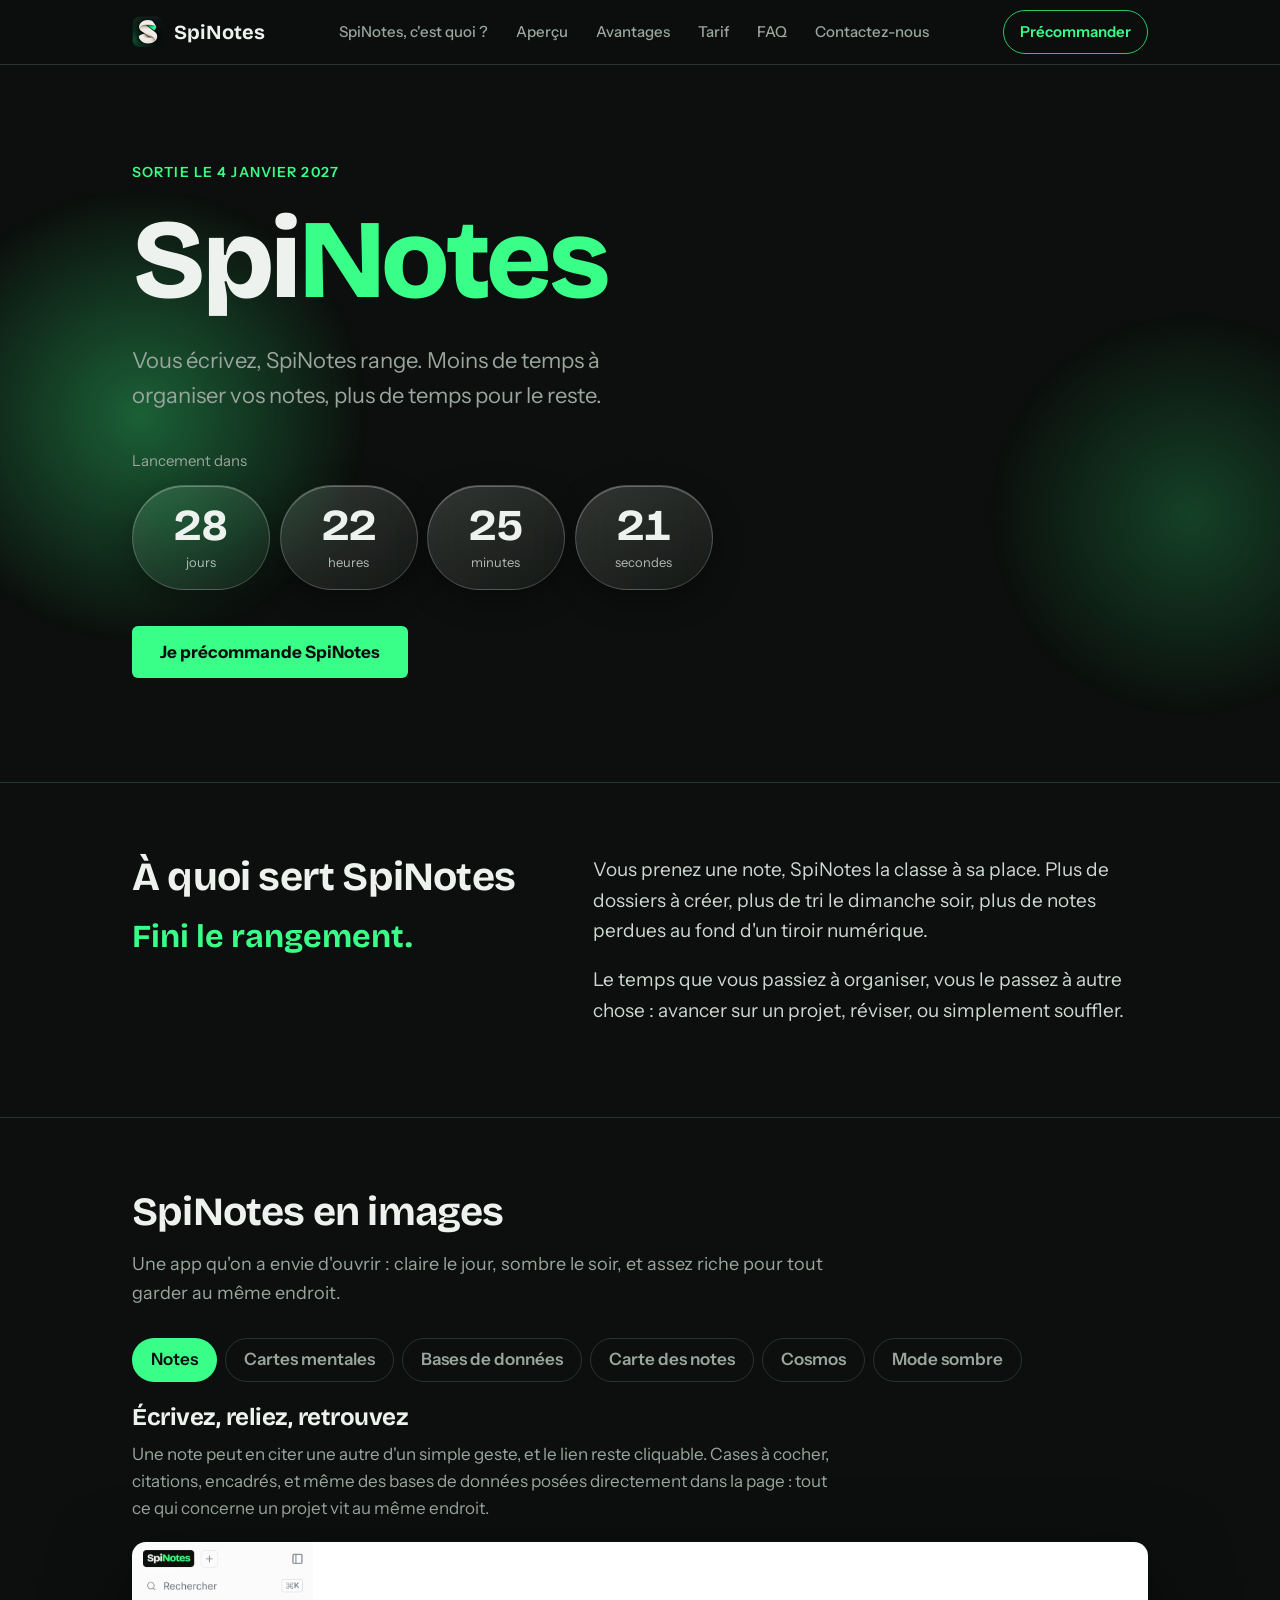
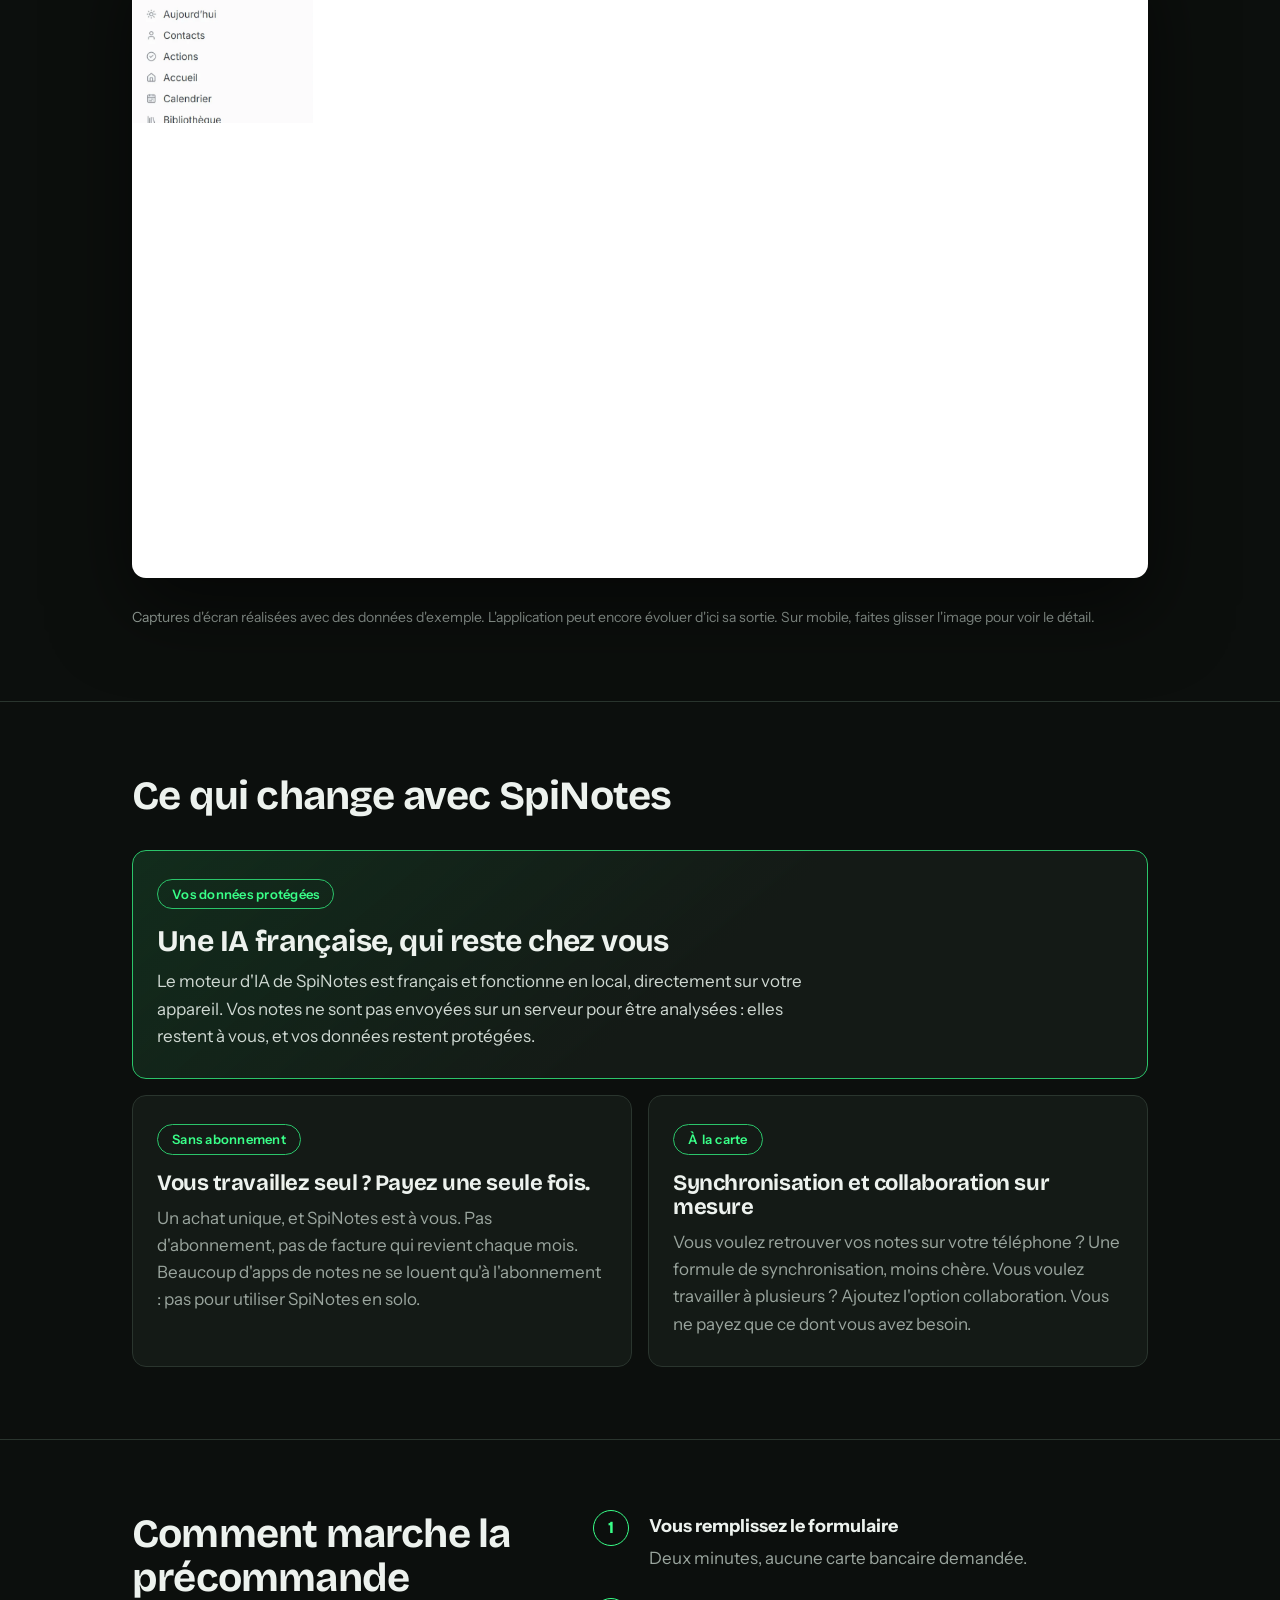
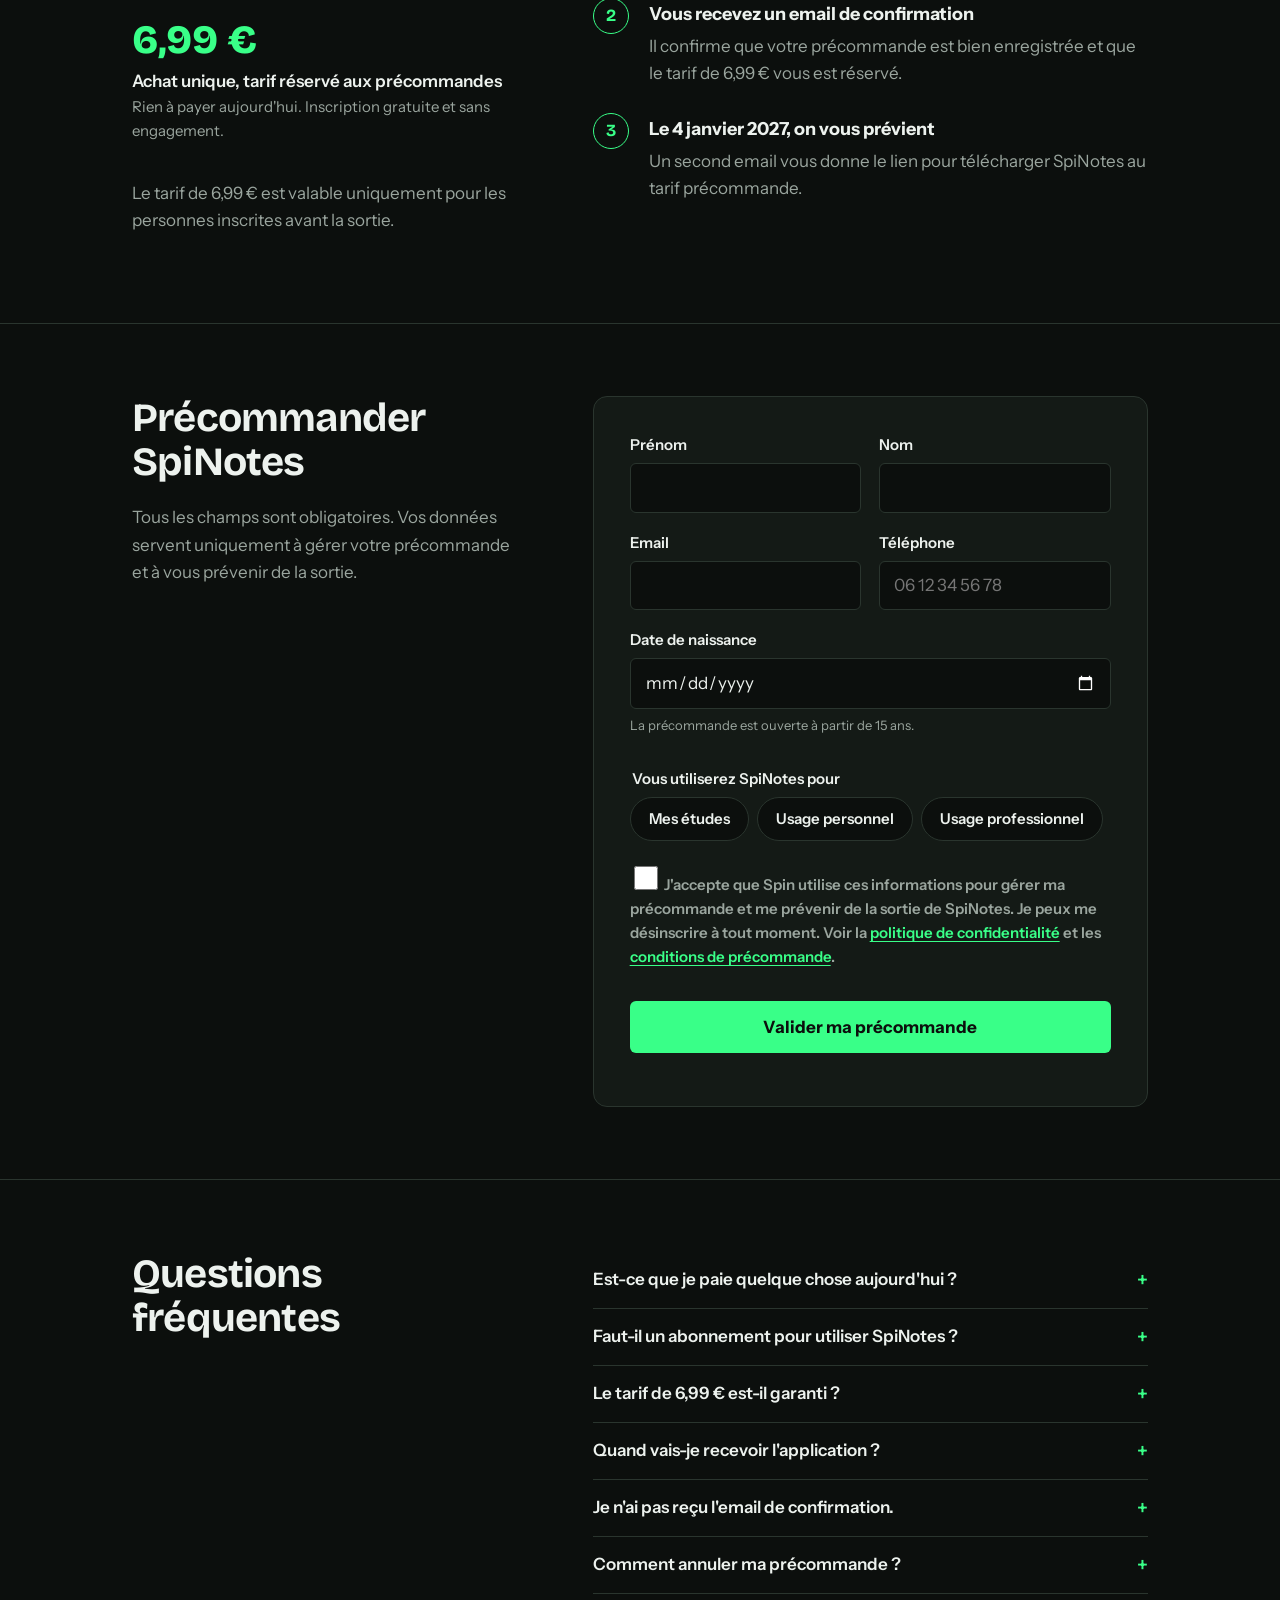
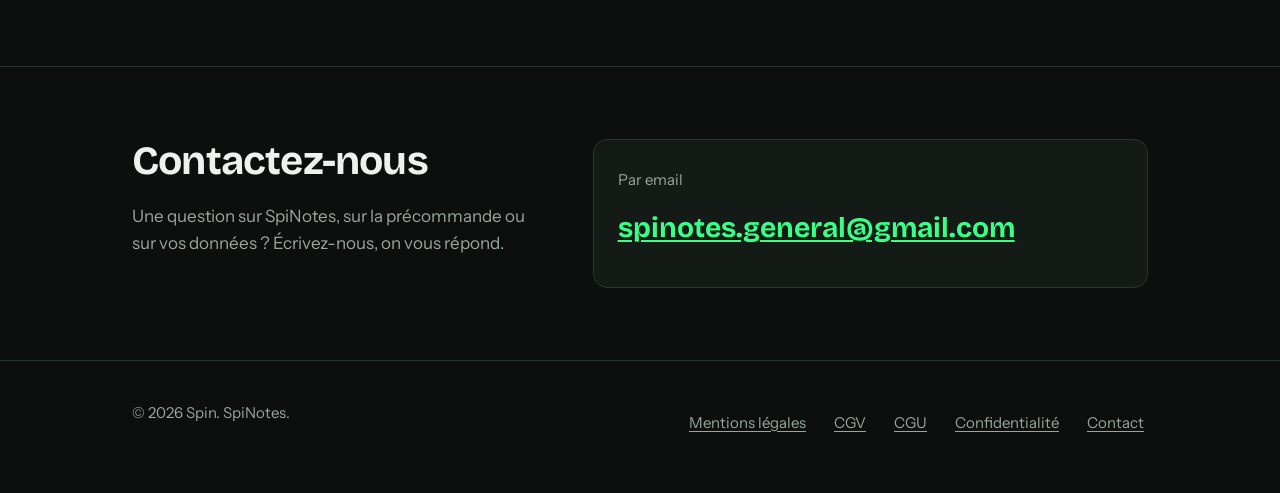
==== commit 078f09f3: "Animations fluides (compositeur seul) et adaptation mobile : menu hamburger, cibles tactiles, zones " ====
--- a/index.html
+++ b/index.html
@@ -3,7 +3,7 @@
 <head>
   <meta charset="utf-8">
   <meta http-equiv="Content-Security-Policy" content="default-src 'self'; script-src 'self'; style-src 'self' 'unsafe-inline'; img-src 'self' data:; font-src 'self'; connect-src 'self' https://spinotes-precommande.spinotes-precommande.workers.dev; form-action 'self'; base-uri 'self'; object-src 'none'">
-  <meta name="viewport" content="width=device-width, initial-scale=1">
+  <meta name="viewport" content="width=device-width, initial-scale=1, viewport-fit=cover">
   <title>SpiNotes | Ne rangez plus vos notes</title>
   <meta name="description" content="SpiNotes range vos notes à votre place. Achat unique sans abonnement, IA française en local. Sortie le 4 janvier 2027 : précommandez gratuitement au tarif de 6,99 €.">
   <link rel="canonical" href="https://spinotes.github.io/">
@@ -15,6 +15,7 @@
   <meta property="og:image" content="https://spinotes.github.io/og.png">
   <meta name="twitter:card" content="summary_large_image">
   <meta name="stats-endpoint" content="https://spinotes-precommande.spinotes-precommande.workers.dev/collect">
+  <script src="js/boot.js"></script>
   <meta name="theme-color" content="#0c0f0d">
   <link rel="icon" href="favicon.png" type="image/png">
   <link rel="apple-touch-icon" href="apple-touch-icon.png">
@@ -33,7 +34,7 @@
         <img src="logo.png" alt="" width="32" height="32">
         SpiNotes
       </a>
-      <nav class="site-nav" aria-label="Navigation principale">
+      <nav class="site-nav" id="menu-principal" aria-label="Navigation principale">
         <a href="#app">SpiNotes, c'est quoi ?</a>
         <a href="#apercu">Aperçu</a>
         <a href="#avantages">Avantages</a>
@@ -42,6 +43,7 @@
         <a href="#contact">Contactez-nous</a>
       </nav>
       <a class="header-cta" href="#precommande" data-track="cta_header">Précommander</a>
+      <button type="button" class="nav-toggle" aria-label="Ouvrir le menu" aria-expanded="false" aria-controls="menu-principal"><span></span></button>
     </div>
   </header>
 
@@ -86,6 +88,7 @@
 
         <div class="shots" data-shots>
           <div class="shots-tabs" role="tablist" aria-label="Fonctions de SpiNotes">
+            <span class="tab-pill" aria-hidden="true"></span>
             <button type="button" role="tab" id="tab-notes" aria-controls="panel-notes" aria-selected="true" data-track="apercu_onglet">Notes</button>
             <button type="button" role="tab" id="tab-mindnote" aria-controls="panel-mindnote" aria-selected="false" tabindex="-1" data-track="apercu_onglet">Cartes mentales</button>
             <button type="button" role="tab" id="tab-bases" aria-controls="panel-bases" aria-selected="false" tabindex="-1" data-track="apercu_onglet">Bases de données</button>
@@ -121,11 +124,11 @@
                 <button type="button" data-view="galerie" aria-pressed="false" data-track="apercu_onglet">Galerie</button>
               </div>
             </div>
-            <figure class="shot-frame">
-              <img data-view-img="actions" src="img/app/actions.webp" width="2880" height="1800" alt="Les actions d'un espace SpiNotes en kanban : à faire, en cours, bloqué, terminé" loading="lazy" decoding="async">
-              <img data-view-img="projets" hidden src="img/app/projets.webp" width="2880" height="1800" alt="Les projets d'un espace SpiNotes en tableau, avec statut, domaine, budget et actions ouvertes" loading="lazy" decoding="async">
-              <img data-view-img="calendrier" hidden src="img/app/calendrier.webp" width="2880" height="1800" alt="Le calendrier du mois dans SpiNotes, avec rendez-vous, actions et ressources" loading="lazy" decoding="async">
-              <img data-view-img="galerie" hidden src="img/app/galerie.webp" width="2880" height="1800" alt="Les ressources d'un espace SpiNotes en galerie de cartes" loading="lazy" decoding="async">
+            <figure class="shot-frame shot-stack">
+              <img data-view-img="actions" class="is-on" src="img/app/actions.webp" width="2880" height="1800" alt="Les actions d'un espace SpiNotes en kanban : à faire, en cours, bloqué, terminé" loading="lazy" decoding="async">
+              <img data-view-img="projets" src="img/app/projets.webp" width="2880" height="1800" alt="Les projets d'un espace SpiNotes en tableau, avec statut, domaine, budget et actions ouvertes" loading="lazy" decoding="async">
+              <img data-view-img="calendrier" src="img/app/calendrier.webp" width="2880" height="1800" alt="Le calendrier du mois dans SpiNotes, avec rendez-vous, actions et ressources" loading="lazy" decoding="async">
+              <img data-view-img="galerie" src="img/app/galerie.webp" width="2880" height="1800" alt="Les ressources d'un espace SpiNotes en galerie de cartes" loading="lazy" decoding="async">
             </figure>
           </div>
 
--- a/css/style.css
+++ b/css/style.css
@@ -201,7 +201,7 @@
 }
 
 .section {
-  scroll-margin-top: 120px;
+  scroll-margin-top: 80px;
 }
 
 .brand {
@@ -1029,3 +1029,585 @@
   line-height: 1;
   margin-bottom: 16px;
 }
+
+/* =========================================================================================================
+   Animations fluides
+   Règle : on n'anime que transform et opacity (traitées par le processeur graphique, à la cadence de l'écran,
+   y compris 120 ou 144 Hz). Aucune animation de taille, de marge ou de position qui forcerait un recalcul de la page.
+   ========================================================================================================= */
+
+:root {
+  --ease-out: cubic-bezier(0.22, 1, 0.36, 1);
+  --ease-spring: cubic-bezier(0.34, 1.4, 0.64, 1);
+  --header-h: 64px;
+}
+
+html {
+  -webkit-tap-highlight-color: transparent;
+}
+
+button,
+a,
+summary {
+  touch-action: manipulation;
+}
+
+/* Halos du hero : dégradés radiaux (plus de flou coûteux), mis en mouvement lentement */
+.hero::before,
+.hero::after {
+  filter: none;
+  will-change: transform;
+}
+
+.hero::before {
+  background: radial-gradient(circle, rgba(57, 255, 136, 0.34) 0%, rgba(57, 255, 136, 0) 62%);
+  animation: drift-a 16s ease-in-out infinite;
+  translate: calc(var(--px, 0) * 34px) calc(var(--py, 0) * 24px);
+  transition: translate 0.8s var(--ease-out);
+}
+
+.hero::after {
+  background: radial-gradient(circle, rgba(43, 196, 106, 0.28) 0%, rgba(43, 196, 106, 0) 62%);
+  animation: drift-b 20s ease-in-out infinite;
+  translate: calc(var(--px, 0) * -28px) calc(var(--py, 0) * -20px);
+  transition: translate 0.8s var(--ease-out);
+}
+
+@keyframes drift-a {
+  0%, 100% { transform: translate3d(0, 0, 0) scale(1); }
+  50% { transform: translate3d(70px, -34px, 0) scale(1.14); }
+}
+
+@keyframes drift-b {
+  0%, 100% { transform: translate3d(0, 0, 0) scale(1); }
+  50% { transform: translate3d(-60px, 40px, 0) scale(1.1); }
+}
+
+/* Entrée du hero, en cascade */
+@keyframes rise {
+  from { opacity: 0; transform: translate3d(0, 24px, 0); }
+  to { opacity: 1; transform: none; }
+}
+
+@keyframes pill-in {
+  from { opacity: 0; transform: translate3d(0, 28px, 0) scale(0.86); }
+  to { opacity: 1; transform: none; }
+}
+
+.js .hero .eyebrow,
+.js .hero h1,
+.js .hero .hero-lead,
+.js .hero .countdown-label,
+.js .hero .btn {
+  animation: rise 0.95s var(--ease-out) both;
+}
+
+.js .hero .eyebrow { animation-delay: 0.05s; }
+.js .hero h1 { animation-delay: 0.14s; }
+.js .hero .hero-lead { animation-delay: 0.26s; }
+.js .hero .countdown-label { animation-delay: 0.36s; }
+.js .hero .btn { animation-delay: 0.78s; }
+
+.js .countdown-unit {
+  animation: pill-in 0.9s var(--ease-spring) both;
+}
+
+.js .countdown-unit:nth-child(1) { animation-delay: 0.42s; }
+.js .countdown-unit:nth-child(2) { animation-delay: 0.5s; }
+.js .countdown-unit:nth-child(3) { animation-delay: 0.58s; }
+.js .countdown-unit:nth-child(4) { animation-delay: 0.66s; }
+
+/* Reflet qui traverse les pilules de verre */
+.countdown-unit {
+  position: relative;
+  overflow: hidden;
+}
+
+.countdown-unit::after {
+  content: "";
+  position: absolute;
+  inset: 0;
+  background: linear-gradient(110deg, transparent 36%, rgba(255, 255, 255, 0.2) 50%, transparent 64%);
+  transform: translate3d(-130%, 0, 0);
+  animation: sheen 7s ease-in-out infinite;
+  pointer-events: none;
+}
+
+.countdown-unit:nth-child(2)::after { animation-delay: 0.4s; }
+.countdown-unit:nth-child(3)::after { animation-delay: 0.8s; }
+.countdown-unit:nth-child(4)::after { animation-delay: 1.2s; }
+
+@keyframes sheen {
+  0%, 55% { transform: translate3d(-130%, 0, 0); }
+  100% { transform: translate3d(130%, 0, 0); }
+}
+
+/* Apparition au défilement (les éléments sont repérés et masqués par main.js) */
+.js [data-reveal] {
+  opacity: 0;
+  transform: translate3d(0, 30px, 0);
+  transition: opacity 0.85s var(--ease-out), transform 0.85s var(--ease-out);
+  transition-delay: var(--d, 0s);
+}
+
+.js [data-reveal].is-in {
+  opacity: 1;
+  transform: none;
+}
+
+/* Boutons : légère élévation, lueur et pression */
+.btn,
+.header-cta {
+  position: relative;
+  isolation: isolate;
+  transition: transform 0.3s var(--ease-out), background-color 0.2s, color 0.2s;
+}
+
+.btn::before {
+  content: "";
+  position: absolute;
+  inset: -6px;
+  z-index: -1;
+  border-radius: inherit;
+  background: radial-gradient(closest-side, rgba(57, 255, 136, 0.55), transparent);
+  opacity: 0;
+  transform: scale(0.9);
+  transition: opacity 0.35s var(--ease-out), transform 0.35s var(--ease-out);
+  pointer-events: none;
+}
+
+.btn:active {
+  transform: scale(0.97);
+}
+
+@media (hover: hover) {
+  .btn:hover {
+    transform: translate3d(0, -2px, 0);
+  }
+
+  .btn:hover::before {
+    opacity: 1;
+    transform: scale(1);
+  }
+
+  .card:hover {
+    transform: translate3d(0, -4px, 0);
+    border-color: var(--green-dim);
+  }
+
+  .brand:hover img {
+    transform: rotate(-8deg) scale(1.08);
+  }
+}
+
+.card {
+  transition: transform 0.45s var(--ease-out), border-color 0.3s;
+}
+
+.brand img {
+  transition: transform 0.5s var(--ease-spring);
+}
+
+/* En-tête : ombre au défilement, barre de progression de la lecture */
+.site-header {
+  transition: background-color 0.3s, box-shadow 0.3s;
+}
+
+.site-header.is-scrolled {
+  box-shadow: 0 10px 30px rgba(0, 0, 0, 0.35);
+}
+
+@supports (animation-timeline: scroll()) {
+  .site-header::after {
+    content: "";
+    position: absolute;
+    left: 0;
+    right: 0;
+    bottom: -1px;
+    height: 2px;
+    background: var(--green);
+    transform-origin: 0 50%;
+    transform: scaleX(0);
+    animation: progress linear both;
+    animation-timeline: scroll(root);
+  }
+
+  @keyframes progress {
+    to { transform: scaleX(1); }
+  }
+}
+
+/* Aperçu : pastille qui glisse sous l'onglet actif, panneaux et vues en fondu */
+.shots-tabs {
+  position: relative;
+}
+
+.tab-pill {
+  position: absolute;
+  left: 0;
+  top: 2px;
+  z-index: 0;
+  height: 44px;
+  width: 0;
+  border-radius: 999px;
+  background: var(--green);
+  transform: translate3d(var(--tx, 0), 0, 0);
+  transition: transform 0.5s var(--ease-out), width 0.5s var(--ease-out);
+  pointer-events: none;
+}
+
+.js .shots-tabs button {
+  position: relative;
+  z-index: 1;
+  background: transparent;
+  transition: color 0.3s;
+}
+
+.js .shots-tabs button[aria-selected="true"] {
+  background: transparent;
+  border-color: transparent;
+}
+
+.shot-panel:not([hidden]) .shot-text {
+  animation: rise 0.7s var(--ease-out) both;
+}
+
+.shot-panel:not([hidden]) .shot-frame img:not([data-view-img]),
+.shot-stack img.is-on {
+  animation: fade-in 0.6s var(--ease-out) both;
+}
+
+@keyframes fade-in {
+  from { opacity: 0; transform: scale(0.985); }
+  to { opacity: 1; transform: none; }
+}
+
+.shot-stack {
+  display: grid;
+}
+
+.shot-stack img[data-view-img] {
+  grid-area: 1 / 1;
+  opacity: 0;
+  visibility: hidden;
+  transition: opacity 0.5s var(--ease-out), visibility 0s 0.5s;
+}
+
+.shot-stack img[data-view-img].is-on {
+  opacity: 1;
+  visibility: visible;
+  transition: opacity 0.5s var(--ease-out), visibility 0s;
+}
+
+.view-switch button {
+  transition: color 0.25s, border-color 0.25s, background-color 0.25s;
+}
+
+/* Les captures se redressent à mesure qu'on les fait entrer dans l'écran (animation pilotée par le défilement) */
+@supports (animation-timeline: view()) {
+  .shot-frame {
+    animation: frame-scroll linear both;
+    animation-timeline: view();
+    animation-range: entry 4% cover 36%;
+  }
+
+  @keyframes frame-scroll {
+    from { opacity: 0.25; transform: perspective(1600px) rotateX(8deg) translate3d(0, 36px, 0) scale(0.94); }
+    to { opacity: 1; transform: none; }
+  }
+}
+
+/* Foire aux questions : le « + » pivote, la réponse se déploie quand le navigateur sait le faire */
+.faq summary::after {
+  content: "+";
+  transition: transform 0.35s var(--ease-out);
+}
+
+.faq details[open] summary::after {
+  content: "+";
+  transform: rotate(45deg);
+}
+
+@supports (interpolate-size: allow-keywords) {
+  :root {
+    interpolate-size: allow-keywords;
+  }
+
+  .faq details::details-content {
+    block-size: 0;
+    overflow: clip;
+    transition: block-size 0.4s var(--ease-out), content-visibility 0.4s allow-discrete;
+  }
+
+  .faq details[open]::details-content {
+    block-size: auto;
+  }
+}
+
+.faq details[open] p {
+  animation: rise 0.5s var(--ease-out) both;
+}
+
+/* Passage d'une page à l'autre en fondu (pages légales, retour à l'accueil) */
+@view-transition {
+  navigation: auto;
+}
+
+::view-transition-old(root),
+::view-transition-new(root) {
+  animation-duration: 0.28s;
+}
+
+/* =========================================================================================================
+   Mobile et tablette
+   ========================================================================================================= */
+
+.nav-toggle {
+  display: none;
+}
+
+.wrap {
+  padding-left: max(16px, env(safe-area-inset-left));
+  padding-right: max(16px, env(safe-area-inset-right));
+}
+
+@media (min-width: 768px) {
+  .wrap {
+    padding-left: max(32px, env(safe-area-inset-left));
+    padding-right: max(32px, env(safe-area-inset-right));
+  }
+}
+
+.site-footer {
+  padding-bottom: calc(48px + env(safe-area-inset-bottom));
+}
+
+/* Zones tactiles d'au moins 44 px */
+.brand,
+.header-cta {
+  min-height: 44px;
+}
+
+.header-cta {
+  display: inline-flex;
+  align-items: center;
+  padding: 0 16px;
+  border: 1px solid var(--green-dim);
+  border-radius: 999px;
+}
+
+.footer-links a {
+  display: inline-flex;
+  align-items: center;
+  min-height: 44px;
+  padding: 0 4px;
+}
+
+.faq details {
+  padding: 0;
+}
+
+.faq summary {
+  align-items: center;
+  min-height: 56px;
+  padding: 14px 0;
+}
+
+.faq details p {
+  margin: 0 0 18px;
+}
+
+.contact-mail {
+  padding: 8px 0;
+}
+
+.consent input {
+  width: 24px;
+  height: 24px;
+  margin-top: 1px;
+}
+
+@media (max-width: 899px) {
+  /* En-tête réduit à une ligne, le menu s'ouvre en panneau */
+  .js .site-header .wrap {
+    flex-wrap: nowrap;
+    gap: 10px;
+  }
+
+  .js .header-cta {
+    margin-left: auto;
+  }
+
+  .js .nav-toggle {
+    display: inline-grid;
+    place-items: center;
+    flex: none;
+    width: 44px;
+    height: 44px;
+    margin-right: -8px;
+    padding: 0;
+    border: 0;
+    border-radius: 12px;
+    background: transparent;
+    color: var(--text);
+    cursor: pointer;
+  }
+
+  .nav-toggle span,
+  .nav-toggle span::before,
+  .nav-toggle span::after {
+    display: block;
+    width: 22px;
+    height: 2px;
+    border-radius: 2px;
+    background: currentColor;
+    transition: transform 0.4s var(--ease-out), opacity 0.2s;
+  }
+
+  .nav-toggle span {
+    position: relative;
+  }
+
+  .nav-toggle span::before,
+  .nav-toggle span::after {
+    content: "";
+    position: absolute;
+    left: 0;
+  }
+
+  .nav-toggle span::before { transform: translate3d(0, -7px, 0); }
+  .nav-toggle span::after { transform: translate3d(0, 7px, 0); }
+
+  .nav-open .nav-toggle span { background: transparent; }
+  .nav-open .nav-toggle span::before { transform: rotate(45deg); }
+  .nav-open .nav-toggle span::after { transform: rotate(-45deg); }
+
+  .js .site-nav {
+    position: absolute;
+    top: 100%;
+    left: 0;
+    right: 0;
+    order: 0;
+    flex: none;
+    flex-direction: column;
+    gap: 2px;
+    height: calc(100vh - var(--header-h));
+    height: calc(100dvh - var(--header-h));
+    padding: 20px max(16px, env(safe-area-inset-left)) calc(28px + env(safe-area-inset-bottom));
+    overflow-y: auto;
+    background: rgba(12, 15, 13, 0.985);
+    -webkit-backdrop-filter: blur(20px);
+    backdrop-filter: blur(20px);
+    opacity: 0;
+    visibility: hidden;
+    transform: translate3d(0, -14px, 0);
+    transition: opacity 0.3s var(--ease-out), transform 0.45s var(--ease-out), visibility 0s 0.45s;
+    -webkit-mask-image: none;
+    mask-image: none;
+  }
+
+  .nav-open .site-nav {
+    opacity: 1;
+    visibility: visible;
+    transform: none;
+    transition-delay: 0s;
+  }
+
+  .js .site-nav a {
+    min-height: 56px;
+    padding: 0 14px;
+    border-radius: 14px;
+    display: flex;
+    align-items: center;
+    color: var(--text);
+    font-size: 1.25rem;
+    font-weight: 600;
+    opacity: 0;
+    transform: translate3d(0, 14px, 0);
+    transition: opacity 0.4s var(--ease-out), transform 0.5s var(--ease-out), background-color 0.2s;
+  }
+
+  .nav-open .site-nav a {
+    opacity: 1;
+    transform: none;
+    transition-delay: calc(var(--i, 0) * 45ms + 90ms);
+  }
+
+  .site-nav a:active {
+    background: rgba(255, 255, 255, 0.1);
+  }
+
+  html.nav-lock {
+    overflow: hidden;
+  }
+}
+
+@media (max-width: 700px) {
+  .section {
+    padding: 56px 0;
+  }
+
+  .hero {
+    padding: 36px 0 60px;
+  }
+
+  .hero h1 {
+    font-size: clamp(3.25rem, 17vw, 4.75rem);
+  }
+
+  .hero-lead {
+    font-size: 1.125rem;
+  }
+
+  .btn {
+    width: 100%;
+  }
+
+  .hero .btn {
+    margin-top: 4px;
+  }
+
+  .countdown-grid {
+    gap: 8px;
+  }
+
+  .shots-tabs {
+    margin: 0 calc(-1 * max(16px, env(safe-area-inset-left)));
+    padding-left: max(16px, env(safe-area-inset-left));
+    padding-right: 16px;
+    scroll-snap-type: x proximity;
+  }
+
+  .shots-tabs button {
+    scroll-snap-align: center;
+  }
+
+  .shot-frame {
+    border-radius: 12px;
+  }
+
+  .shot-text h3 {
+    font-size: 1.3rem;
+  }
+
+  .hero::before,
+  .hero::after {
+    animation-duration: 28s;
+  }
+}
+
+/* Mouvement réduit : tout reste visible, rien ne bouge */
+@media (prefers-reduced-motion: reduce) {
+  *,
+  *::before,
+  *::after {
+    animation: none !important;
+    transition: none !important;
+    scroll-behavior: auto !important;
+  }
+
+  .js [data-reveal] {
+    opacity: 1;
+    transform: none;
+  }
+}
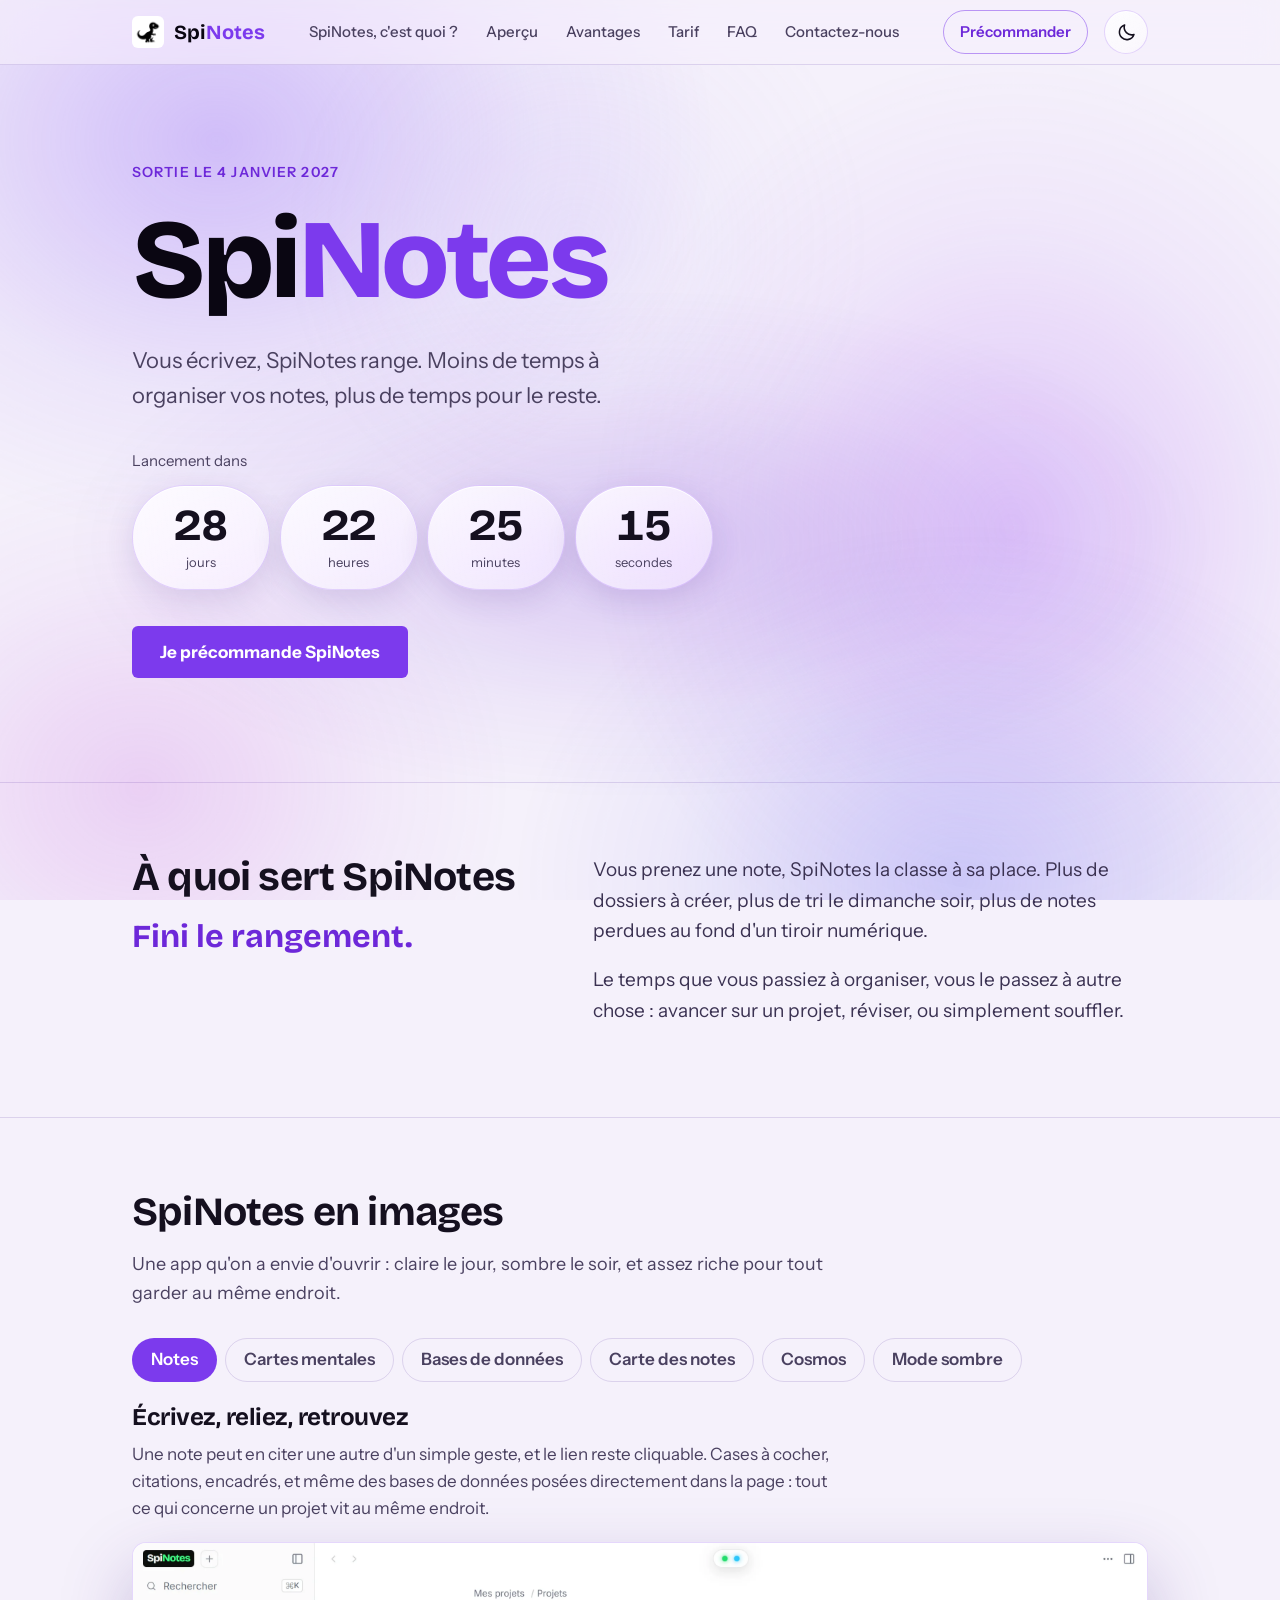
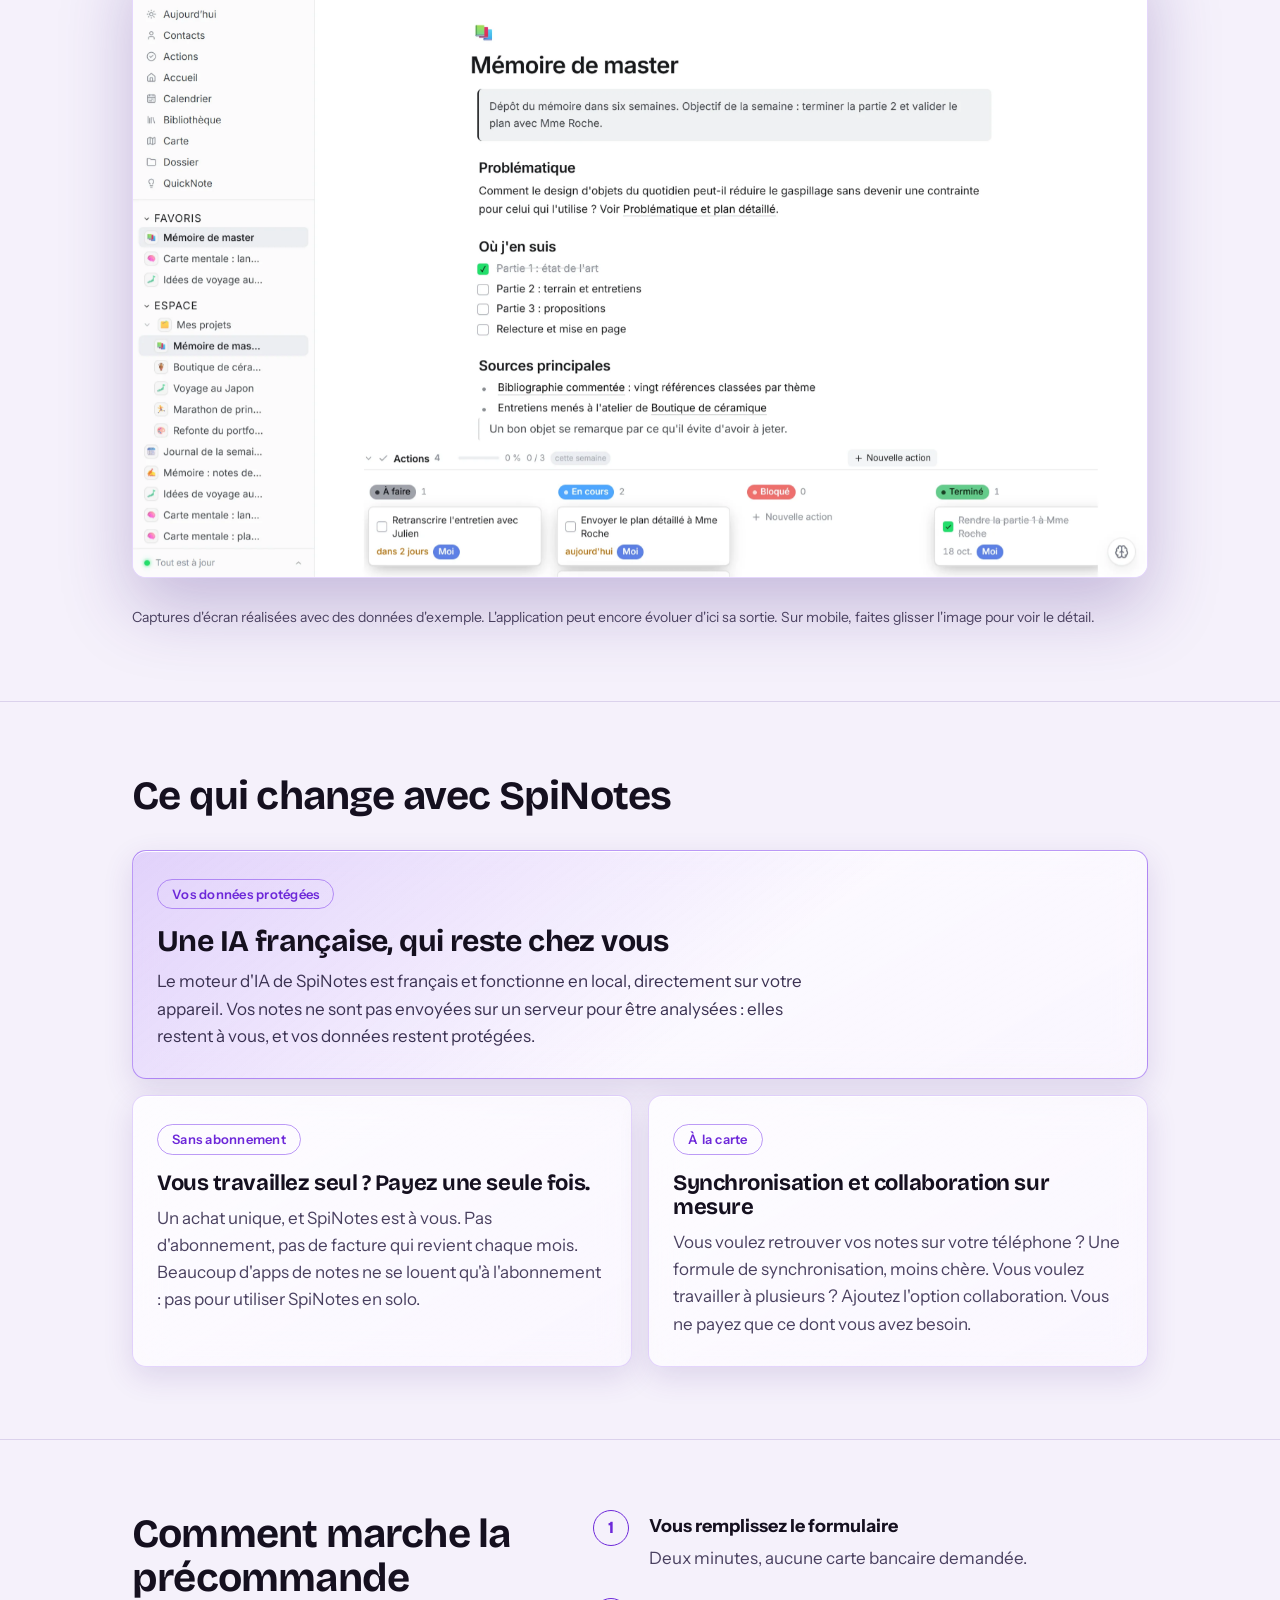
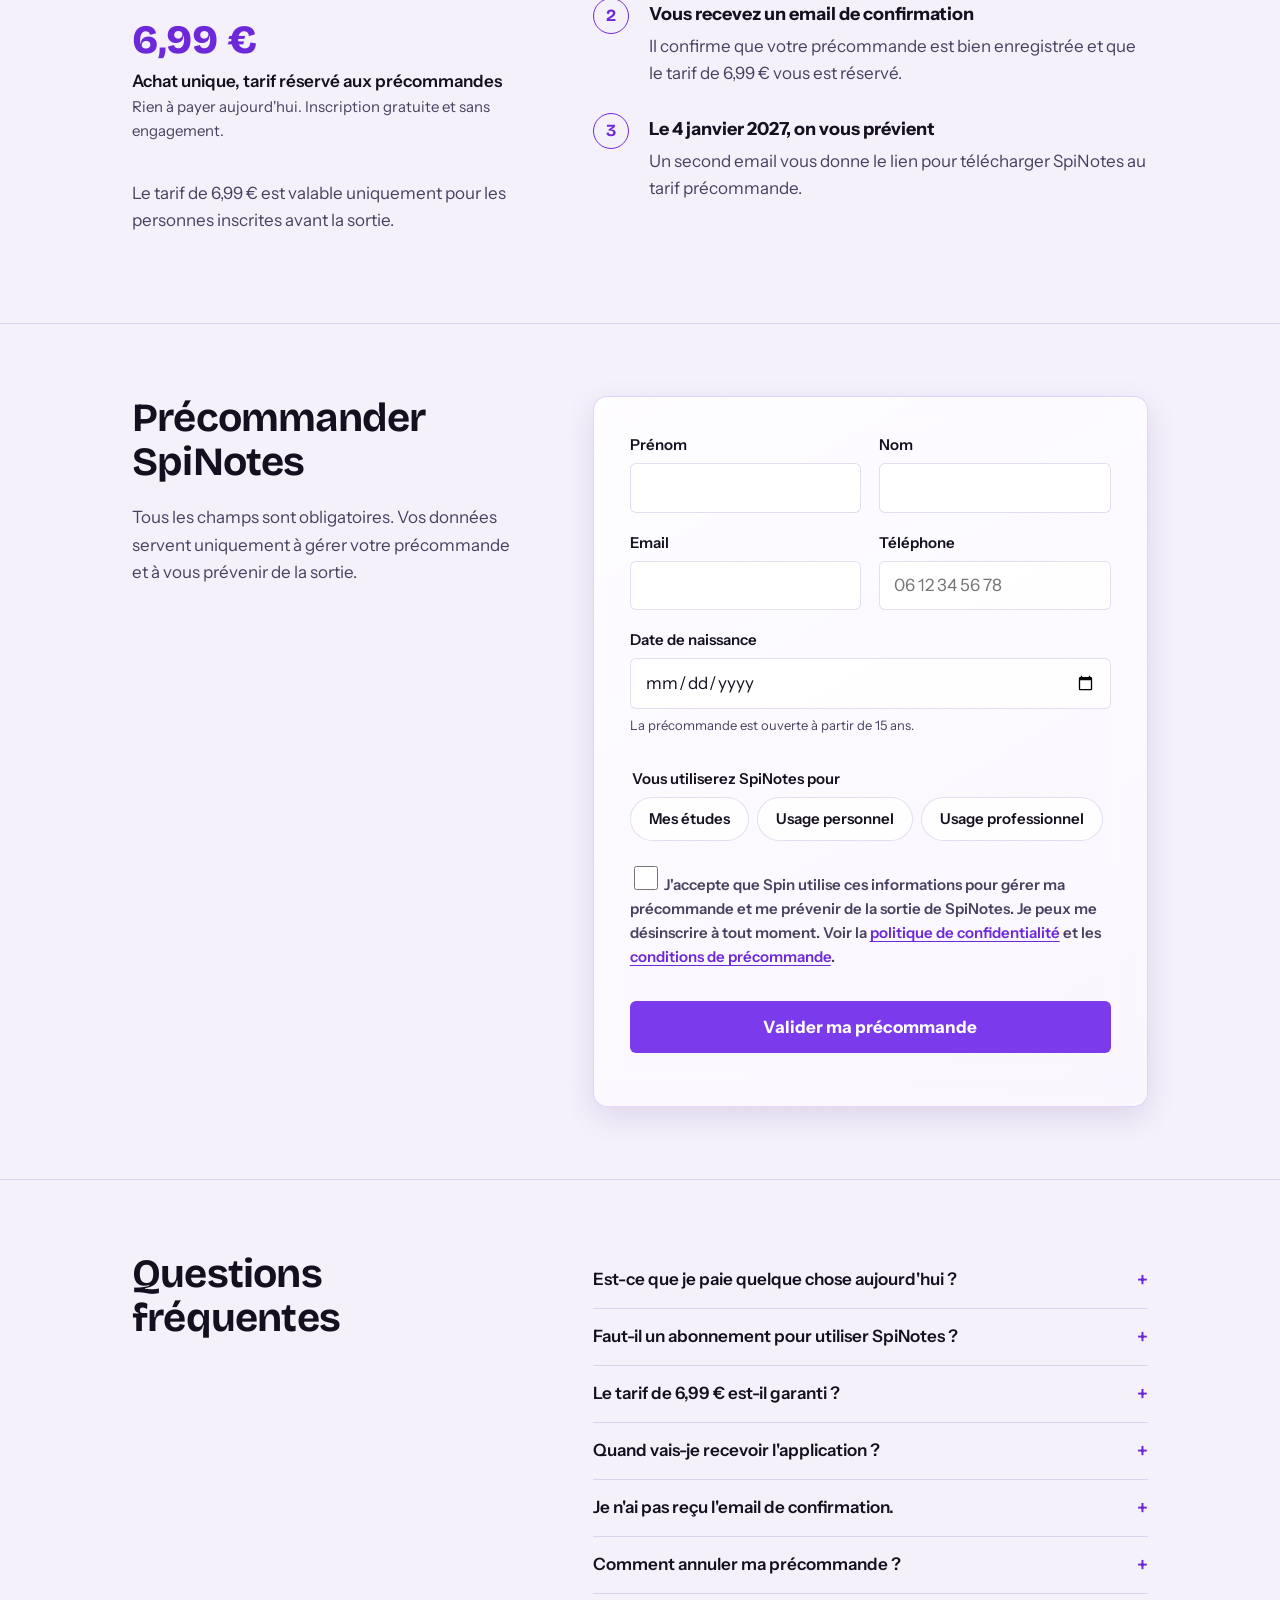
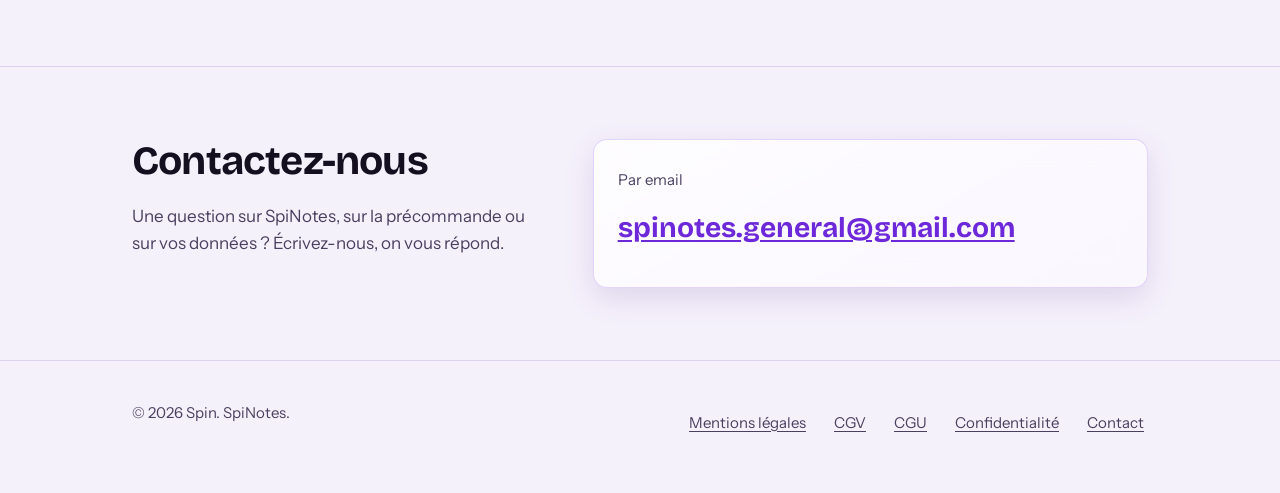
==== commit 7283e306: "Charte violette, mode jour/nuit, gaz violet animé - Vert remplacé par du violet (jetons de couleur j" ====
--- a/index.html
+++ b/index.html
@@ -16,7 +16,8 @@
   <meta name="twitter:card" content="summary_large_image">
   <meta name="stats-endpoint" content="https://spinotes-precommande.spinotes-precommande.workers.dev/collect">
   <script src="js/boot.js"></script>
-  <meta name="theme-color" content="#0c0f0d">
+  <meta name="theme-color" media="(prefers-color-scheme: light)" content="#f5f1fb">
+  <meta name="theme-color" media="(prefers-color-scheme: dark)" content="#0b0813">
   <link rel="icon" href="favicon.png" type="image/png">
   <link rel="apple-touch-icon" href="apple-touch-icon.png">
   <link rel="preload" href="fonts/bricolage-grotesque.woff2" as="font" type="font/woff2" crossorigin>
@@ -26,14 +27,13 @@
   <script src="js/stats.js" defer></script>
 </head>
 <body>
+  <div class="gas" aria-hidden="true"><i></i><i></i><i></i><i></i><i></i><i></i></div>
   <a class="skip" href="#contenu">Aller au contenu</a>
 
   <header class="site-header">
     <div class="wrap">
       <a class="brand" href="./" aria-label="SpiNotes, accueil">
-        <img src="logo.png" alt="" width="32" height="32">
-        SpiNotes
-      </a>
+        <img src="logo.png" alt="" width="32" height="32"><span class="name">Spi<span>Notes</span></span></a>
       <nav class="site-nav" id="menu-principal" aria-label="Navigation principale">
         <a href="#app">SpiNotes, c'est quoi ?</a>
         <a href="#apercu">Aperçu</a>
@@ -41,8 +41,10 @@
         <a href="#offre">Tarif</a>
         <a href="#faq">FAQ</a>
         <a href="#contact">Contactez-nous</a>
+        <a class="nav-cta" href="#precommande">Précommander</a>
       </nav>
       <a class="header-cta" href="#precommande" data-track="cta_header">Précommander</a>
+      <button type="button" class="theme-toggle" aria-label="Passer en mode nuit" title="Mode nuit"><svg class="i-moon" viewBox="0 0 24 24" aria-hidden="true"><path d="M20.5 14.2A8.5 8.5 0 0 1 9.8 3.5a8.5 8.5 0 1 0 10.7 10.7z"/></svg><svg class="i-sun" viewBox="0 0 24 24" aria-hidden="true"><circle cx="12" cy="12" r="4.2"/><path d="M12 2.5v2.2M12 19.3v2.2M2.5 12h2.2M19.3 12h2.2M5.3 5.3l1.6 1.6M17.1 17.1l1.6 1.6M5.3 18.7l1.6-1.6M17.1 6.9l1.6-1.6"/></svg></button>
       <button type="button" class="nav-toggle" aria-label="Ouvrir le menu" aria-expanded="false" aria-controls="menu-principal"><span></span></button>
     </div>
   </header>
--- a/css/style.css
+++ b/css/style.css
@@ -12,21 +12,109 @@
   font-display: swap;
 }
 
+/* Mode jour par défaut ; le mode nuit suit le réglage de l'appareil tant que la personne n'a pas choisi
+   (boot.js pose data-theme="light" ou "dark" avant le premier affichage). */
 :root {
-  --green: #39ff88;
-  --green-dim: #2bc46a;
-  --bg: #0c0f0d;
-  --surface: #141a16;
-  --surface-2: #1b231e;
-  --line: #2a352e;
-  --text: #edf2ee;
-  --muted: #9aa59e;
-  --danger: #ff6b6b;
+  color-scheme: light;
+  --bg: #f5f1fb;
+  --surface-solid: #ffffff;
+  --line: rgba(88, 52, 160, 0.16);
+  --text: #15101f;
+  --text-soft: #3b3252;
+  --muted: #4a4160;
+  --accent: #7c3aed;
+  --accent-rgb: 124 58 237;
+  --accent-dim: rgba(124, 58, 237, 0.5);
+  --accent-text: #6d28d9;
+  --on-accent: #ffffff;
+  --title-spi: #0a0612;
+  --title-notes: #7c3aed;
+  --danger: #c62d3a;
+  --glass-bg: linear-gradient(150deg, rgba(255, 255, 255, 0.82), rgba(255, 255, 255, 0.44));
+  --glass-border: rgba(124, 58, 237, 0.2);
+  --glass-hi: rgba(255, 255, 255, 0.95);
+  --glass-shadow: 0 10px 30px rgba(76, 44, 140, 0.14);
+  --header-bg: rgba(245, 241, 251, 0.9);
+  --header-glass: rgba(245, 241, 251, 0.6);
+  --nav-bg: rgba(245, 241, 251, 0.94);
+  --hover: rgba(124, 58, 237, 0.09);
+  --chip-bg: rgba(255, 255, 255, 0.6);
+  --field-bg: rgba(255, 255, 255, 0.82);
+  --sheen: rgba(255, 255, 255, 0.75);
+  --shot-border: rgba(124, 58, 237, 0.2);
+  --shot-shadow: 0 30px 70px rgba(76, 44, 140, 0.28);
+  --logo-bg: #ffffff;
+  --gas-k: 0.55;
   --radius-s: 6px;
   --radius-m: 14px;
   --font-title: "Bricolage Grotesque", "Segoe UI", system-ui, sans-serif;
   --font-body: "Instrument Sans", "Segoe UI", system-ui, sans-serif;
   --wrap: 1080px;
+}
+
+:root[data-theme="dark"] {
+  color-scheme: dark;
+  --bg: #0b0813;
+  --surface-solid: #17121f;
+  --line: rgba(255, 255, 255, 0.12);
+  --text: #f3effb;
+  --text-soft: #d3cce6;
+  --muted: #a9a1c0;
+  --accent-rgb: 139 92 246;
+  --accent-dim: rgba(167, 139, 250, 0.5);
+  --accent-text: #b9a0ff;
+  --title-spi: #ffffff;
+  --title-notes: #a78bfa;
+  --danger: #ff7b86;
+  --glass-bg: linear-gradient(150deg, rgba(255, 255, 255, 0.14), rgba(255, 255, 255, 0.04));
+  --glass-border: rgba(255, 255, 255, 0.18);
+  --glass-hi: rgba(255, 255, 255, 0.26);
+  --glass-shadow: 0 10px 30px rgba(0, 0, 0, 0.4);
+  --header-bg: rgba(11, 8, 19, 0.9);
+  --header-glass: rgba(11, 8, 19, 0.55);
+  --nav-bg: rgba(11, 8, 19, 0.92);
+  --hover: rgba(255, 255, 255, 0.08);
+  --chip-bg: rgba(255, 255, 255, 0.05);
+  --field-bg: rgba(255, 255, 255, 0.05);
+  --sheen: rgba(255, 255, 255, 0.2);
+  --shot-border: rgba(255, 255, 255, 0.14);
+  --shot-shadow: 0 30px 80px rgba(0, 0, 0, 0.55);
+  --logo-bg: #f1edf8;
+  --gas-k: 1;
+}
+
+/* Sans JavaScript : on suit simplement le réglage de l'appareil. */
+@media (prefers-color-scheme: dark) {
+  :root:not([data-theme]) {
+    color-scheme: dark;
+    --bg: #0b0813;
+    --surface-solid: #17121f;
+    --line: rgba(255, 255, 255, 0.12);
+    --text: #f3effb;
+    --text-soft: #d3cce6;
+    --muted: #a9a1c0;
+    --accent-rgb: 139 92 246;
+    --accent-dim: rgba(167, 139, 250, 0.5);
+    --accent-text: #b9a0ff;
+    --title-spi: #ffffff;
+    --title-notes: #a78bfa;
+    --danger: #ff7b86;
+    --glass-bg: linear-gradient(150deg, rgba(255, 255, 255, 0.14), rgba(255, 255, 255, 0.04));
+    --glass-border: rgba(255, 255, 255, 0.18);
+    --glass-hi: rgba(255, 255, 255, 0.26);
+    --glass-shadow: 0 10px 30px rgba(0, 0, 0, 0.4);
+    --header-bg: rgba(11, 8, 19, 0.9);
+    --header-glass: rgba(11, 8, 19, 0.55);
+    --nav-bg: rgba(11, 8, 19, 0.92);
+    --hover: rgba(255, 255, 255, 0.08);
+    --chip-bg: rgba(255, 255, 255, 0.05);
+    --field-bg: rgba(255, 255, 255, 0.05);
+    --sheen: rgba(255, 255, 255, 0.2);
+    --shot-border: rgba(255, 255, 255, 0.14);
+    --shot-shadow: 0 30px 80px rgba(0, 0, 0, 0.55);
+    --logo-bg: #f1edf8;
+    --gas-k: 1;
+  }
 }
 
 *,
@@ -61,7 +149,7 @@
 }
 
 a {
-  color: var(--green);
+  color: var(--accent-text);
   text-underline-offset: 3px;
 }
 
@@ -70,7 +158,7 @@
 }
 
 :focus-visible {
-  outline: 2px solid var(--green);
+  outline: 2px solid var(--accent-text);
   outline-offset: 3px;
 }
 
@@ -116,8 +204,8 @@
 .skip:focus {
   left: 16px;
   top: 16px;
-  background: var(--green);
-  color: var(--bg);
+  background: var(--accent);
+  color: var(--on-accent);
   padding: 8px 12px;
   z-index: 10;
 }
@@ -129,14 +217,14 @@
   top: 0;
   z-index: 20;
   border-bottom: 1px solid var(--line);
-  background: rgba(12, 15, 13, 0.88);
+  background: var(--header-bg);
 }
 
 @supports ((backdrop-filter: blur(1px)) or (-webkit-backdrop-filter: blur(1px))) {
   .site-header {
-    background: rgba(12, 15, 13, 0.7);
-    -webkit-backdrop-filter: blur(14px);
-    backdrop-filter: blur(14px);
+    background: var(--header-glass);
+    -webkit-backdrop-filter: blur(16px) saturate(150%);
+    backdrop-filter: blur(16px) saturate(150%);
   }
 }
 
@@ -163,7 +251,7 @@
   display: none;
 }
 
-@media (max-width: 899px) {
+@media (max-width: 1039px) {
   .site-nav {
     -webkit-mask-image: linear-gradient(90deg, #000 88%, transparent);
     mask-image: linear-gradient(90deg, #000 88%, transparent);
@@ -183,10 +271,10 @@
 
 .site-nav a:hover {
   color: var(--text);
-  background: rgba(255, 255, 255, 0.08);
-}
-
-@media (min-width: 900px) {
+  background: var(--hover);
+}
+
+@media (min-width: 1040px) {
   .site-header .wrap {
     flex-wrap: nowrap;
   }
@@ -238,8 +326,8 @@
   padding: 0 28px;
   border: 0;
   border-radius: var(--radius-s);
-  background: var(--green);
-  color: var(--bg);
+  background: var(--accent);
+  color: var(--on-accent);
   font-family: var(--font-body);
   font-size: 1.0625rem;
   font-weight: 700;
@@ -266,32 +354,6 @@
   padding: 64px 0 80px;
 }
 
-.hero::before,
-.hero::after {
-  content: "";
-  position: absolute;
-  z-index: -1;
-  border-radius: 50%;
-  filter: blur(70px);
-  pointer-events: none;
-}
-
-.hero::before {
-  width: 520px;
-  height: 520px;
-  top: 90px;
-  left: -120px;
-  background: radial-gradient(circle, rgba(57, 255, 136, 0.42), transparent 68%);
-}
-
-.hero::after {
-  width: 460px;
-  height: 460px;
-  top: 220px;
-  right: -140px;
-  background: radial-gradient(circle, rgba(43, 196, 106, 0.3), transparent 68%);
-}
-
 @media (min-width: 900px) {
   .hero {
     padding: 96px 0 104px;
@@ -303,7 +365,7 @@
   font-weight: 600;
   text-transform: uppercase;
   letter-spacing: 0.08em;
-  color: var(--green);
+  color: var(--accent-text);
   margin-bottom: 16px;
 }
 
@@ -312,10 +374,11 @@
   font-weight: 800;
   letter-spacing: -0.04em;
   margin-bottom: 20px;
+  color: var(--title-spi);
 }
 
 .hero h1 span {
-  color: var(--green);
+  color: var(--title-notes);
 }
 
 .hero-lead {
@@ -337,7 +400,7 @@
   font-family: var(--font-title);
   font-size: 2.5rem;
   font-weight: 800;
-  color: var(--green);
+  color: var(--accent-text);
   line-height: 1;
 }
 
@@ -373,26 +436,39 @@
 }
 
 .countdown-unit {
-  background: linear-gradient(150deg, rgba(255, 255, 255, 0.16), rgba(255, 255, 255, 0.04));
-  border: 1px solid rgba(255, 255, 255, 0.2);
   border-radius: 999px;
   padding: 18px 4px 14px;
   text-align: center;
+}
+
+/* Texture de verre commune : pilules, cartes, formulaire, contact */
+.countdown-unit,
+.card,
+.form-card,
+.contact-card {
+  background: var(--glass-bg);
+  border: 1px solid var(--glass-border);
   box-shadow:
-    inset 0 1px 0 rgba(255, 255, 255, 0.28),
-    0 10px 30px rgba(0, 0, 0, 0.35);
+    inset 0 1px 0 var(--glass-hi),
+    var(--glass-shadow);
 }
 
 @supports ((backdrop-filter: blur(1px)) or (-webkit-backdrop-filter: blur(1px))) {
-  .countdown-unit {
+  .countdown-unit,
+  .card,
+  .form-card,
+  .contact-card {
     -webkit-backdrop-filter: blur(18px) saturate(160%);
     backdrop-filter: blur(18px) saturate(160%);
   }
 }
 
 @supports not ((backdrop-filter: blur(1px)) or (-webkit-backdrop-filter: blur(1px))) {
-  .countdown-unit {
-    background: var(--surface-2);
+  .countdown-unit,
+  .card,
+  .form-card,
+  .contact-card {
+    background: var(--surface-solid);
   }
 }
 
@@ -408,13 +484,13 @@
 
 .countdown-unit span {
   font-size: 0.8125rem;
-  color: rgba(237, 242, 238, 0.72);
+  color: var(--muted);
 }
 
 .countdown-done {
   font-family: var(--font-title);
   font-size: 1.5rem;
-  color: var(--green);
+  color: var(--accent-text);
 }
 
 /* Sections */
@@ -440,13 +516,13 @@
   font-family: var(--font-title);
   font-size: clamp(1.5rem, 3.4vw, 2rem);
   font-weight: 700;
-  color: var(--green);
+  color: var(--accent-text);
   line-height: 1.15;
 }
 
 .prose-block p {
   font-size: 1.1875rem;
-  color: #cfd8d2;
+  color: var(--text-soft);
 }
 
 .cards {
@@ -466,8 +542,6 @@
 }
 
 .card {
-  background: var(--surface);
-  border: 1px solid var(--line);
   border-radius: var(--radius-m);
   padding: 28px 24px;
 }
@@ -483,8 +557,8 @@
 }
 
 .card-featured {
-  background: linear-gradient(140deg, rgba(57, 255, 136, 0.12), var(--surface) 55%);
-  border-color: var(--green-dim);
+  background: linear-gradient(140deg, rgb(var(--accent-rgb) / 0.22), transparent 60%), var(--glass-bg);
+  border-color: var(--accent-dim);
 }
 
 .card-featured h3 {
@@ -492,23 +566,23 @@
 }
 
 .card-featured p {
-  color: #cfd8d2;
+  color: var(--text-soft);
   max-width: 62ch;
 }
 
 .pill {
   display: inline-block;
   padding: 4px 14px;
-  border: 1px solid var(--green-dim);
+  border: 1px solid var(--accent-dim);
   border-radius: 999px;
-  color: var(--green);
+  color: var(--accent-text);
   font-size: 0.8125rem;
   font-weight: 600;
   letter-spacing: 0.02em;
 }
 
 .todo {
-  border: 1px dashed var(--green-dim);
+  border: 1px dashed var(--accent-dim);
   border-radius: var(--radius-s);
   padding: 16px 20px;
   color: var(--muted);
@@ -534,13 +608,13 @@
   top: -2px;
   width: 36px;
   height: 36px;
-  border: 1px solid var(--green);
+  border: 1px solid var(--accent-text);
   border-radius: 50%;
   display: grid;
   place-items: center;
   font-family: var(--font-title);
   font-weight: 700;
-  color: var(--green);
+  color: var(--accent-text);
 }
 
 .steps strong {
@@ -556,8 +630,6 @@
 /* Formulaire */
 
 .form-card {
-  background: var(--surface);
-  border: 1px solid var(--line);
   border-radius: var(--radius-m);
   padding: 24px 16px;
 }
@@ -600,14 +672,13 @@
   padding: 10px 14px;
   border: 1px solid var(--line);
   border-radius: var(--radius-s);
-  background: var(--bg);
+  background: var(--field-bg);
   color: var(--text);
   font: inherit;
-  color-scheme: dark;
 }
 
 .field input:focus {
-  border-color: var(--green);
+  border-color: var(--accent-text);
   outline: none;
 }
 
@@ -647,18 +718,18 @@
   padding: 0 18px;
   border: 1px solid var(--line);
   border-radius: 999px;
-  background: var(--bg);
+  background: var(--field-bg);
   font-size: 0.9375rem;
 }
 
 .choice input:checked + span {
-  border-color: var(--green);
-  color: var(--green);
+  border-color: var(--accent-text);
+  color: var(--accent-text);
   font-weight: 600;
 }
 
 .choice input:focus-visible + span {
-  outline: 2px solid var(--green);
+  outline: 2px solid var(--accent-text);
   outline-offset: 2px;
 }
 
@@ -675,7 +746,7 @@
   height: 20px;
   margin-top: 3px;
   flex: none;
-  accent-color: var(--green);
+  accent-color: var(--accent);
 }
 
 .hint {
@@ -743,7 +814,7 @@
 
 .faq summary::after {
   content: "+";
-  color: var(--green);
+  color: var(--accent-text);
   font-size: 1.25rem;
   line-height: 1;
 }
@@ -785,7 +856,7 @@
   padding: 0 18px;
   border: 1px solid var(--line);
   border-radius: 999px;
-  background: rgba(255, 255, 255, 0.04);
+  background: var(--chip-bg);
   color: var(--muted);
   font: inherit;
   font-weight: 600;
@@ -794,14 +865,14 @@
 
 .shots-tabs button:hover,
 .view-switch button:hover {
-  border-color: var(--green-dim);
+  border-color: var(--accent-dim);
   color: var(--text);
 }
 
 .shots-tabs button[aria-selected="true"] {
-  border-color: var(--green);
-  background: var(--green);
-  color: var(--bg);
+  border-color: var(--accent);
+  background: var(--accent);
+  color: var(--on-accent);
 }
 
 .shot-panel {
@@ -842,17 +913,17 @@
 }
 
 .view-switch button.is-on {
-  border-color: var(--green);
-  color: var(--green);
+  border-color: var(--accent-text);
+  color: var(--accent-text);
 }
 
 .shot-frame {
   margin: 0;
   overflow: hidden;
-  border: 1px solid rgba(255, 255, 255, 0.14);
+  border: 1px solid var(--shot-border);
   border-radius: var(--radius-m);
   background: #fff;
-  box-shadow: 0 30px 80px rgba(0, 0, 0, 0.55);
+  box-shadow: var(--shot-shadow);
 }
 
 .shot-frame img {
@@ -886,8 +957,6 @@
 /* Contact */
 
 .contact-card {
-  background: var(--surface);
-  border: 1px solid var(--line);
   border-radius: var(--radius-m);
   padding: 28px 24px;
 }
@@ -909,17 +978,17 @@
 .link-btn {
   min-height: 44px;
   padding: 0 20px;
-  border: 1px solid var(--green-dim);
+  border: 1px solid var(--accent-dim);
   border-radius: 999px;
   background: transparent;
-  color: var(--green);
+  color: var(--accent-text);
   font: inherit;
   font-weight: 600;
   cursor: pointer;
 }
 
 .link-btn:hover {
-  background: rgba(57, 255, 136, 0.12);
+  background: rgb(var(--accent-rgb) / 0.14);
 }
 
 /* Pied de page */
@@ -952,7 +1021,7 @@
 }
 
 .footer-links a:hover {
-  color: var(--green);
+  color: var(--accent-text);
 }
 
 /* Pages de texte (légal, merci, 404) */
@@ -983,7 +1052,7 @@
 
 .prose p,
 .prose li {
-  color: #cfd8d2;
+  color: var(--text-soft);
 }
 
 .prose ul {
@@ -1025,7 +1094,7 @@
   font-family: var(--font-title);
   font-size: clamp(5rem, 20vw, 9rem);
   font-weight: 800;
-  color: var(--green);
+  color: var(--accent-text);
   line-height: 1;
   margin-bottom: 16px;
 }
@@ -1050,37 +1119,6 @@
 a,
 summary {
   touch-action: manipulation;
-}
-
-/* Halos du hero : dégradés radiaux (plus de flou coûteux), mis en mouvement lentement */
-.hero::before,
-.hero::after {
-  filter: none;
-  will-change: transform;
-}
-
-.hero::before {
-  background: radial-gradient(circle, rgba(57, 255, 136, 0.34) 0%, rgba(57, 255, 136, 0) 62%);
-  animation: drift-a 16s ease-in-out infinite;
-  translate: calc(var(--px, 0) * 34px) calc(var(--py, 0) * 24px);
-  transition: translate 0.8s var(--ease-out);
-}
-
-.hero::after {
-  background: radial-gradient(circle, rgba(43, 196, 106, 0.28) 0%, rgba(43, 196, 106, 0) 62%);
-  animation: drift-b 20s ease-in-out infinite;
-  translate: calc(var(--px, 0) * -28px) calc(var(--py, 0) * -20px);
-  transition: translate 0.8s var(--ease-out);
-}
-
-@keyframes drift-a {
-  0%, 100% { transform: translate3d(0, 0, 0) scale(1); }
-  50% { transform: translate3d(70px, -34px, 0) scale(1.14); }
-}
-
-@keyframes drift-b {
-  0%, 100% { transform: translate3d(0, 0, 0) scale(1); }
-  50% { transform: translate3d(-60px, 40px, 0) scale(1.1); }
 }
 
 /* Entrée du hero, en cascade */
@@ -1127,7 +1165,7 @@
   content: "";
   position: absolute;
   inset: 0;
-  background: linear-gradient(110deg, transparent 36%, rgba(255, 255, 255, 0.2) 50%, transparent 64%);
+  background: linear-gradient(110deg, transparent 36%, var(--sheen) 50%, transparent 64%);
   transform: translate3d(-130%, 0, 0);
   animation: sheen 7s ease-in-out infinite;
   pointer-events: none;
@@ -1169,7 +1207,7 @@
   inset: -6px;
   z-index: -1;
   border-radius: inherit;
-  background: radial-gradient(closest-side, rgba(57, 255, 136, 0.55), transparent);
+  background: radial-gradient(closest-side, rgb(var(--accent-rgb) / 0.6), transparent);
   opacity: 0;
   transform: scale(0.9);
   transition: opacity 0.35s var(--ease-out), transform 0.35s var(--ease-out);
@@ -1192,7 +1230,7 @@
 
   .card:hover {
     transform: translate3d(0, -4px, 0);
-    border-color: var(--green-dim);
+    border-color: var(--accent-dim);
   }
 
   .brand:hover img {
@@ -1214,7 +1252,7 @@
 }
 
 .site-header.is-scrolled {
-  box-shadow: 0 10px 30px rgba(0, 0, 0, 0.35);
+  box-shadow: 0 10px 30px rgb(var(--accent-rgb) / 0.18);
 }
 
 @supports (animation-timeline: scroll()) {
@@ -1225,7 +1263,7 @@
     right: 0;
     bottom: -1px;
     height: 2px;
-    background: var(--green);
+    background: var(--accent);
     transform-origin: 0 50%;
     transform: scaleX(0);
     animation: progress linear both;
@@ -1250,7 +1288,7 @@
   height: 44px;
   width: 0;
   border-radius: 999px;
-  background: var(--green);
+  background: var(--accent);
   transform: translate3d(var(--tx, 0), 0, 0);
   transition: transform 0.5s var(--ease-out), width 0.5s var(--ease-out);
   pointer-events: none;
@@ -1392,7 +1430,7 @@
   display: inline-flex;
   align-items: center;
   padding: 0 16px;
-  border: 1px solid var(--green-dim);
+  border: 1px solid var(--accent-dim);
   border-radius: 999px;
 }
 
@@ -1427,7 +1465,7 @@
   margin-top: 1px;
 }
 
-@media (max-width: 899px) {
+@media (max-width: 1039px) {
   /* En-tête réduit à une ligne, le menu s'ouvre en panneau */
   .js .site-header .wrap {
     flex-wrap: nowrap;
@@ -1495,7 +1533,7 @@
     height: calc(100dvh - var(--header-h));
     padding: 20px max(16px, env(safe-area-inset-left)) calc(28px + env(safe-area-inset-bottom));
     overflow-y: auto;
-    background: rgba(12, 15, 13, 0.985);
+    background: var(--nav-bg);
     -webkit-backdrop-filter: blur(20px);
     backdrop-filter: blur(20px);
     opacity: 0;
@@ -1534,7 +1572,7 @@
   }
 
   .site-nav a:active {
-    background: rgba(255, 255, 255, 0.1);
+    background: var(--hover);
   }
 
   html.nav-lock {
@@ -1590,10 +1628,6 @@
     font-size: 1.3rem;
   }
 
-  .hero::before,
-  .hero::after {
-    animation-duration: 28s;
-  }
 }
 
 /* Mouvement réduit : tout reste visible, rien ne bouge */
@@ -1611,3 +1645,185 @@
     transform: none;
   }
 }
+
+/* Le logo est noir : une pastille claire le garde lisible sur fond sombre. */
+.brand img {
+  object-fit: contain;
+  background: var(--logo-bg);
+  border-radius: 6px;
+  padding: 1px;
+}
+
+/* =========================================================================================================
+   Marque : « Spi » en noir (blanc la nuit), « Notes » en violet
+   ========================================================================================================= */
+
+.brand .name {
+  color: var(--title-spi);
+}
+
+.brand .name span {
+  color: var(--title-notes);
+}
+
+/* =========================================================================================================
+   Gaz violet : nuages diffus qui dérivent très lentement derrière toute la page.
+   Dégradés radiaux seulement (pas de filtre de flou), animés en transform/opacity : traités par le processeur graphique.
+   Les couleurs (--g) et l'intensité (--gas-k) dépendent du mode jour ou nuit.
+   ========================================================================================================= */
+
+.gas {
+  position: fixed;
+  inset: 0;
+  z-index: -1;
+  overflow: hidden;
+  pointer-events: none;
+  contain: strict;
+}
+
+.gas i {
+  position: absolute;
+  display: block;
+  width: var(--w);
+  height: var(--h, var(--w));
+  left: var(--x);
+  top: var(--y);
+  border-radius: 50%;
+  background: radial-gradient(
+    closest-side,
+    rgb(var(--g) / calc(var(--a) * var(--gas-k))) 0%,
+    rgb(var(--g) / calc(var(--a) * var(--gas-k) * 0.6)) 34%,
+    rgb(var(--g) / calc(var(--a) * var(--gas-k) * 0.2)) 66%,
+    rgb(var(--g) / 0) 100%
+  );
+  will-change: transform, opacity;
+  animation: gas-a var(--t) ease-in-out var(--s, 0s) infinite alternate;
+}
+
+.gas i:nth-child(1) { --g: 139 92 246; --a: 0.62; --w: 78vmax; --h: 62vmax; --x: -22vmax; --y: -20vmax; --t: 61s; --s: -12s; }
+.gas i:nth-child(2) { --g: 168 85 247; --a: 0.5; --w: 66vmax; --h: 74vmax; --x: 46vw; --y: 6vh; --t: 73s; --s: -31s; animation-name: gas-b; }
+.gas i:nth-child(3) { --g: 192 70 220; --a: 0.34; --w: 58vmax; --h: 50vmax; --x: -18vmax; --y: 52vh; --t: 67s; --s: -22s; animation-name: gas-c; }
+.gas i:nth-child(4) { --g: 99 102 241; --a: 0.46; --w: 70vmax; --h: 56vmax; --x: 40vw; --y: 58vh; --t: 85s; --s: -48s; animation-name: gas-b; }
+.gas i:nth-child(5) { --g: 196 181 253; --a: 0.3; --w: 46vmax; --x: 22vw; --y: -6vh; --t: 49s; --s: -9s; animation-name: gas-c; }
+.gas i:nth-child(6) { --g: 109 40 217; --a: 0.38; --w: 90vmax; --h: 40vmax; --x: 5vw; --y: 32vh; --t: 93s; --s: -57s; }
+
+@keyframes gas-a {
+  0% { transform: translate3d(0, 0, 0) rotate(0deg) scale(1); opacity: 0.8; }
+  50% { transform: translate3d(11vw, 7vh, 0) rotate(18deg) scale(1.16); opacity: 1; }
+  100% { transform: translate3d(-5vw, 13vh, 0) rotate(-10deg) scale(0.94); opacity: 0.85; }
+}
+
+@keyframes gas-b {
+  0% { transform: translate3d(0, 0, 0) rotate(0deg) scale(1.05); opacity: 1; }
+  50% { transform: translate3d(-12vw, -6vh, 0) rotate(-22deg) scale(0.92); opacity: 0.78; }
+  100% { transform: translate3d(7vw, -12vh, 0) rotate(12deg) scale(1.2); opacity: 0.95; }
+}
+
+@keyframes gas-c {
+  0% { transform: translate3d(0, 0, 0) rotate(0deg) scale(0.95); opacity: 0.85; }
+  50% { transform: translate3d(9vw, -9vh, 0) rotate(26deg) scale(1.22); opacity: 1; }
+  100% { transform: translate3d(-8vw, 5vh, 0) rotate(-14deg) scale(1.02); opacity: 0.8; }
+}
+
+@media (max-width: 700px) {
+  .gas i {
+    animation-duration: calc(var(--t) * 1.25);
+  }
+}
+
+/* =========================================================================================================
+   Bouton jour / nuit
+   ========================================================================================================= */
+
+.theme-toggle {
+  display: none;
+}
+
+.js .theme-toggle {
+  display: inline-grid;
+  place-items: center;
+  flex: none;
+  width: 44px;
+  height: 44px;
+  padding: 0;
+  border: 1px solid var(--glass-border);
+  border-radius: 50%;
+  background: var(--glass-bg);
+  box-shadow: inset 0 1px 0 var(--glass-hi);
+  color: var(--text);
+  cursor: pointer;
+  transition: transform 0.4s var(--ease-spring), border-color 0.25s;
+}
+
+.theme-toggle:active {
+  transform: scale(0.92);
+}
+
+@media (hover: hover) {
+  .theme-toggle:hover {
+    border-color: var(--accent-dim);
+    transform: rotate(-12deg) scale(1.06);
+  }
+}
+
+.theme-toggle svg {
+  grid-area: 1 / 1;
+  width: 21px;
+  height: 21px;
+  fill: none;
+  stroke: currentColor;
+  stroke-width: 1.8;
+  stroke-linecap: round;
+  stroke-linejoin: round;
+  transition: transform 0.55s var(--ease-out), opacity 0.3s;
+}
+
+/* On montre l'icône du mode vers lequel le bouton fait basculer */
+.theme-toggle .i-sun {
+  opacity: 0;
+  transform: rotate(-80deg) scale(0.4);
+}
+
+:root[data-theme="dark"] .theme-toggle .i-sun {
+  opacity: 1;
+  transform: none;
+}
+
+:root[data-theme="dark"] .theme-toggle .i-moon {
+  opacity: 0;
+  transform: rotate(80deg) scale(0.4);
+}
+
+.site-header .wrap > .theme-toggle:last-child {
+  margin-left: auto;
+}
+
+/* Lien « Précommander » du menu : seulement sur les très petits écrans, où il n'y a plus la place dans l'en-tête */
+.site-nav a.nav-cta {
+  display: none;
+}
+
+@media (max-width: 439px) {
+  .js .header-cta {
+    display: none;
+  }
+
+  .js .theme-toggle {
+    margin-left: auto;
+  }
+
+  .js .site-nav a.nav-cta {
+    display: flex;
+    justify-content: center;
+    margin-top: 14px;
+    background: var(--accent);
+    color: var(--on-accent);
+    font-size: 1.125rem;
+  }
+}
+
+/* Fondu de la page quand on change de mode */
+::view-transition-old(root),
+::view-transition-new(root) {
+  animation-duration: 0.35s;
+}
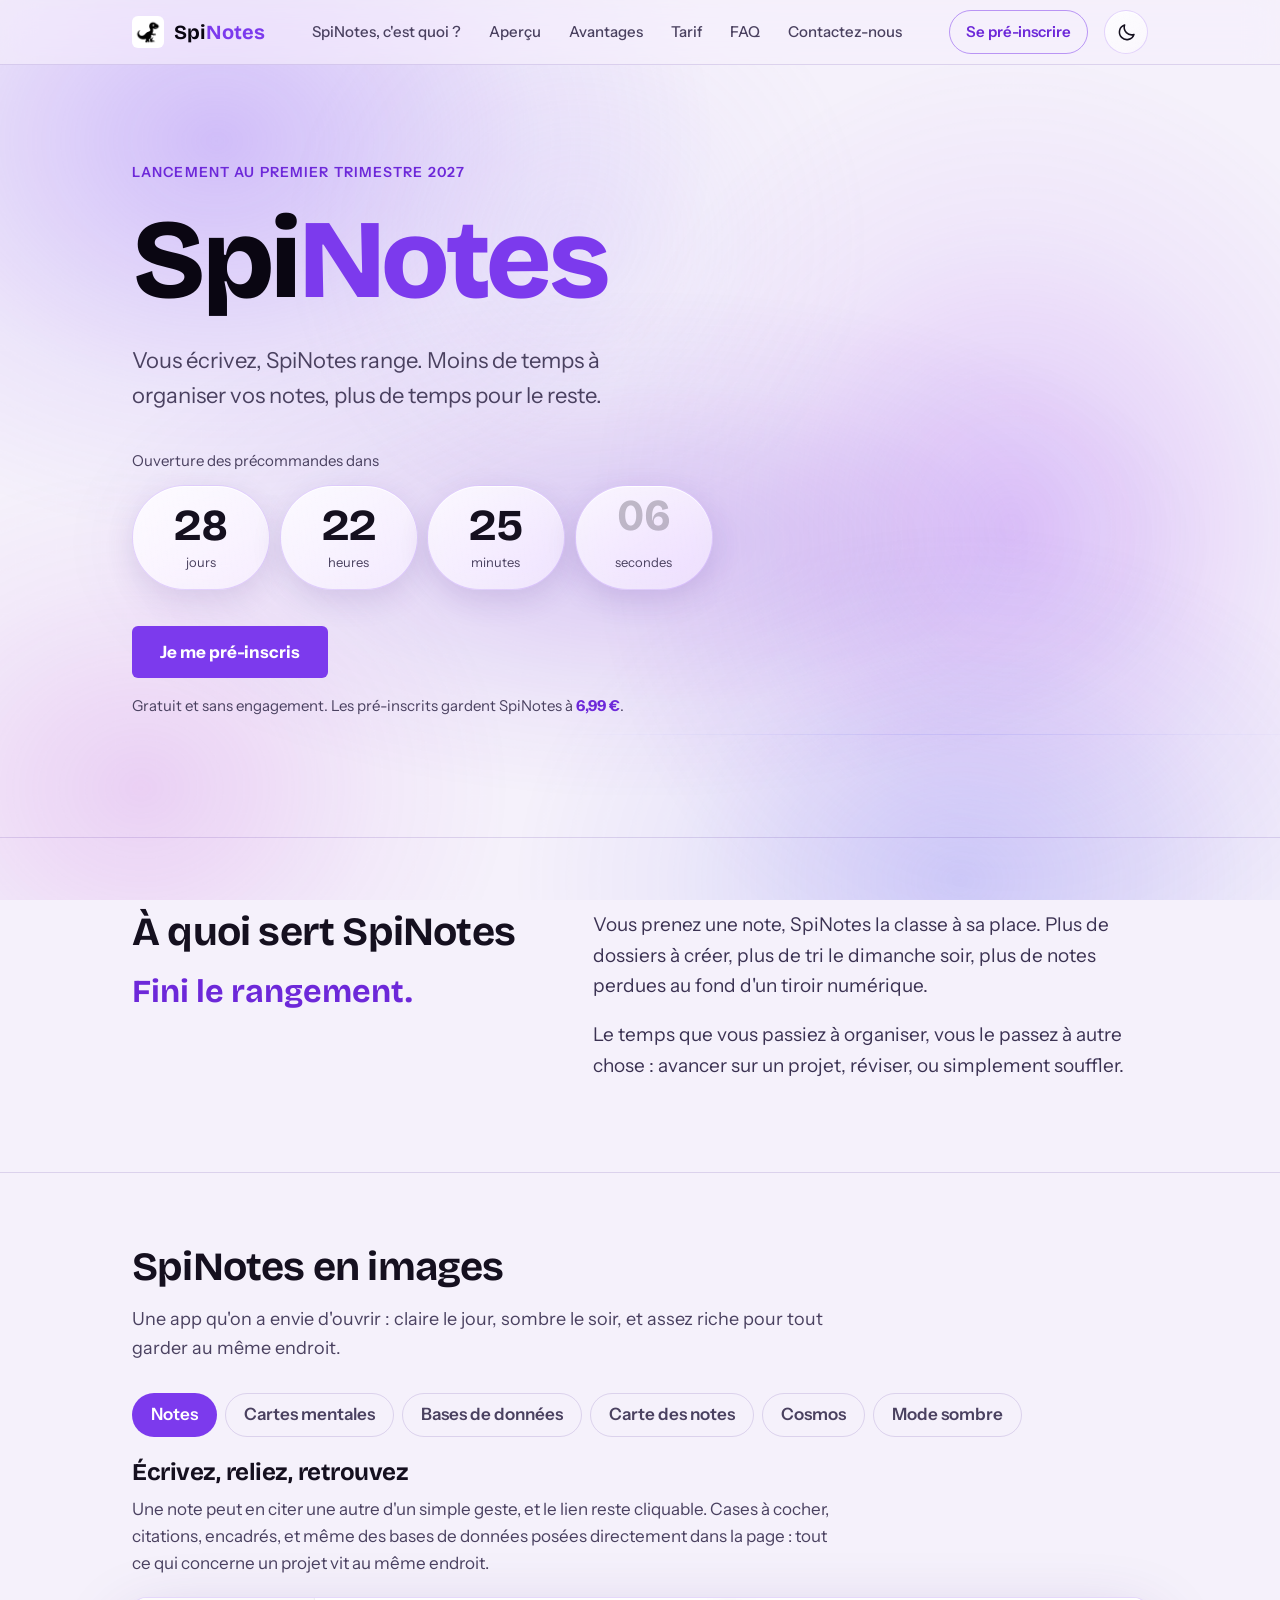
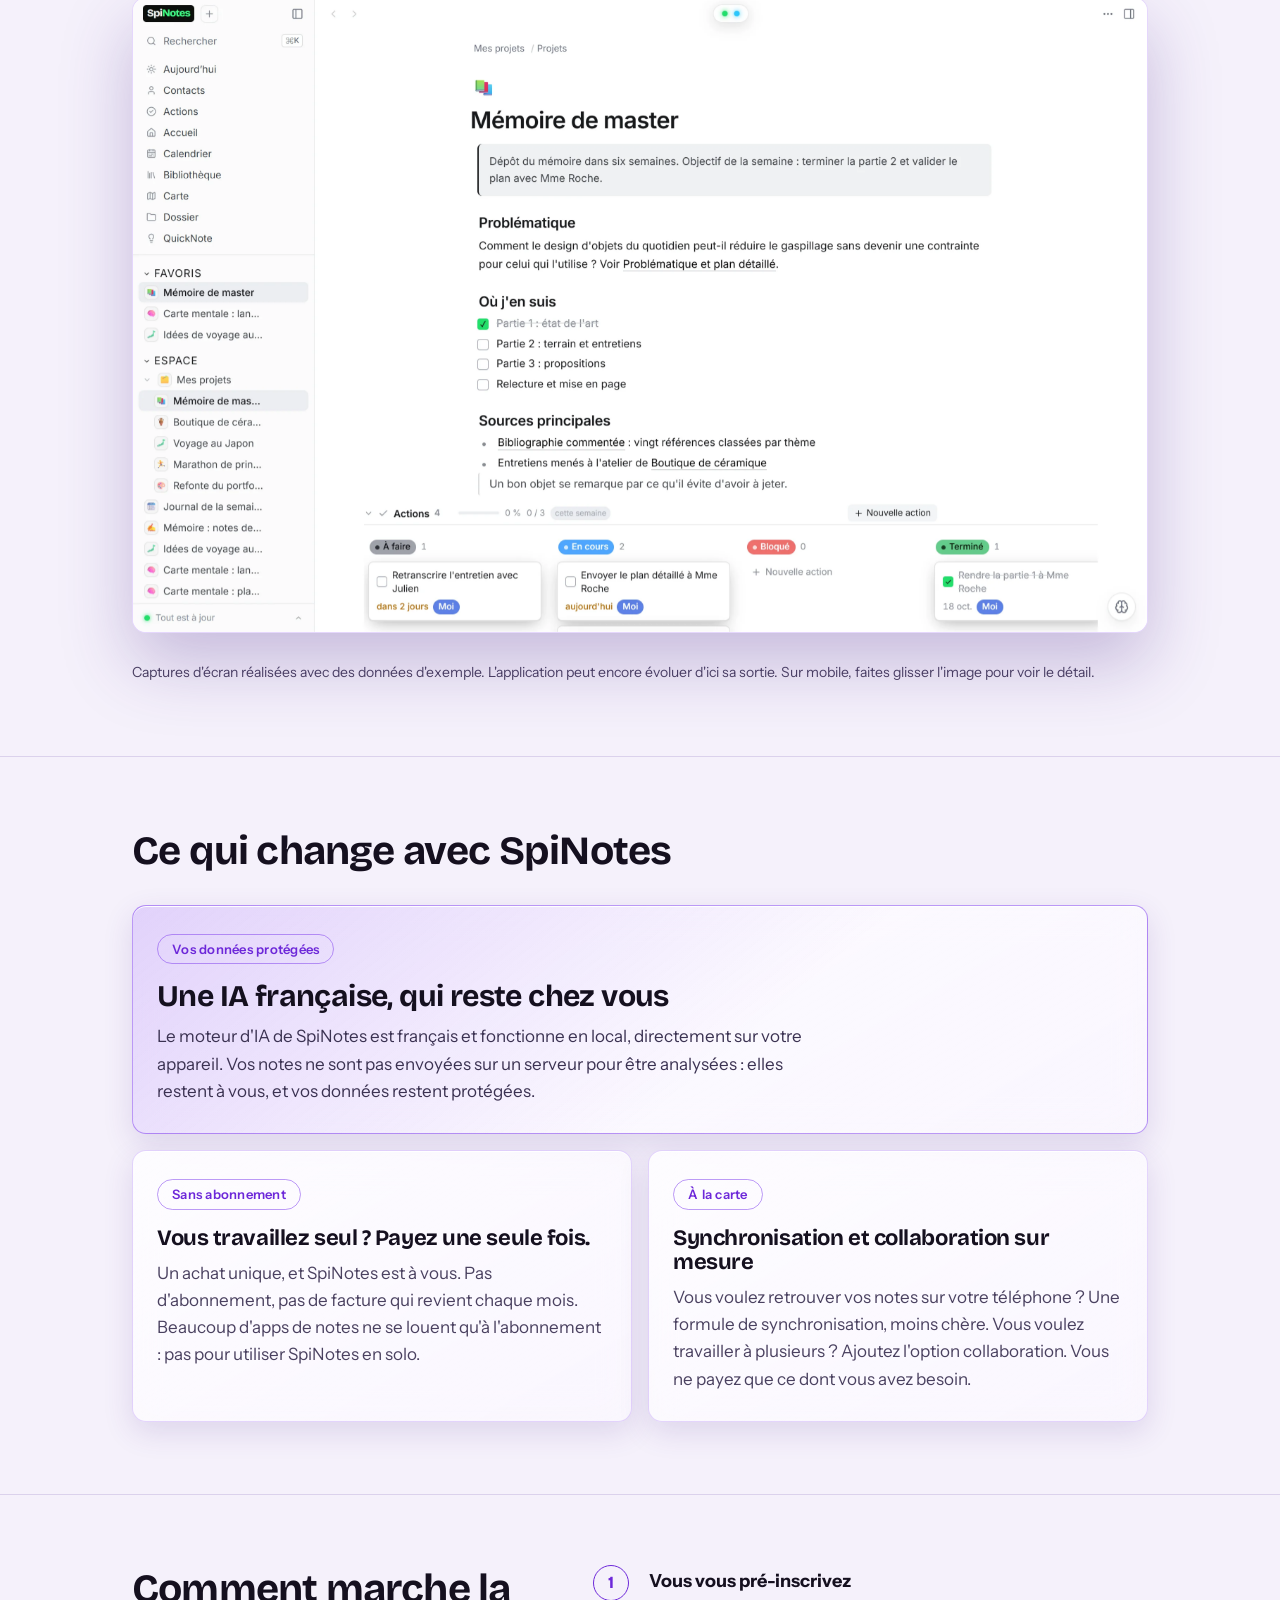
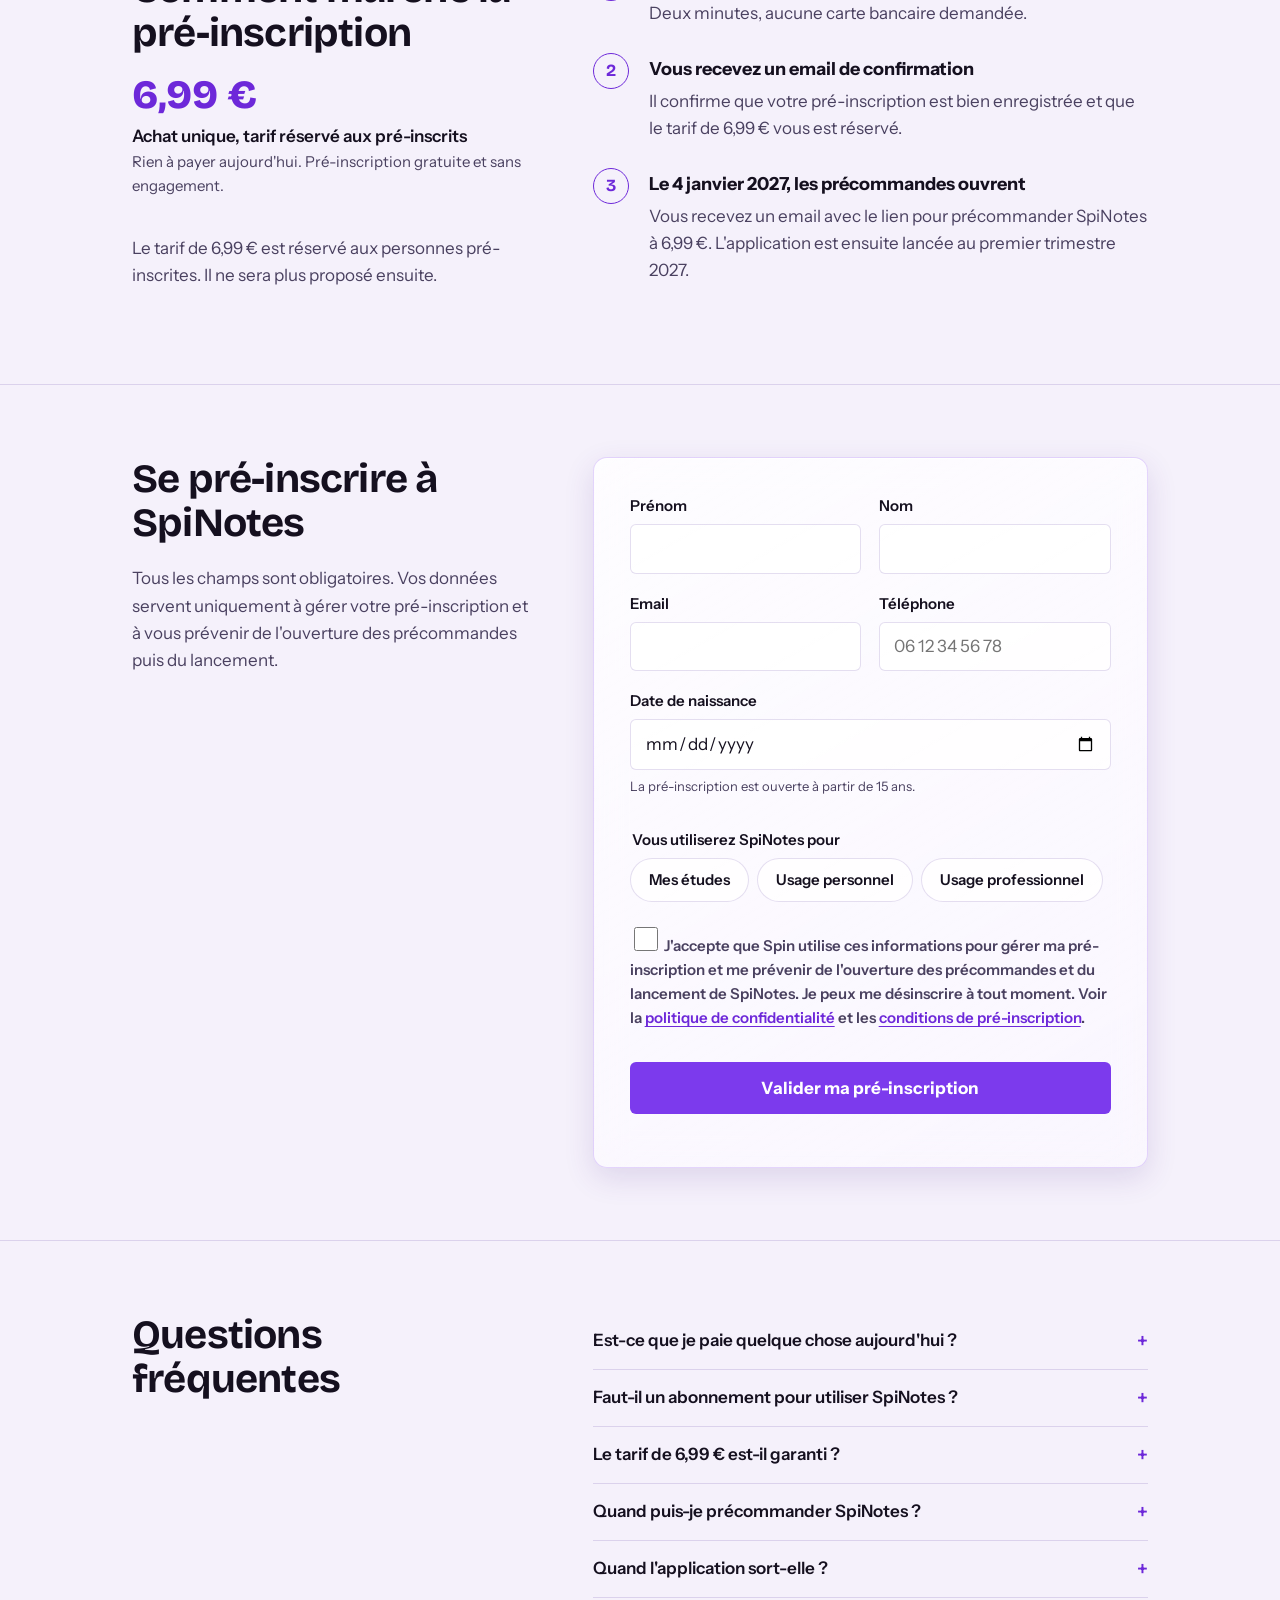
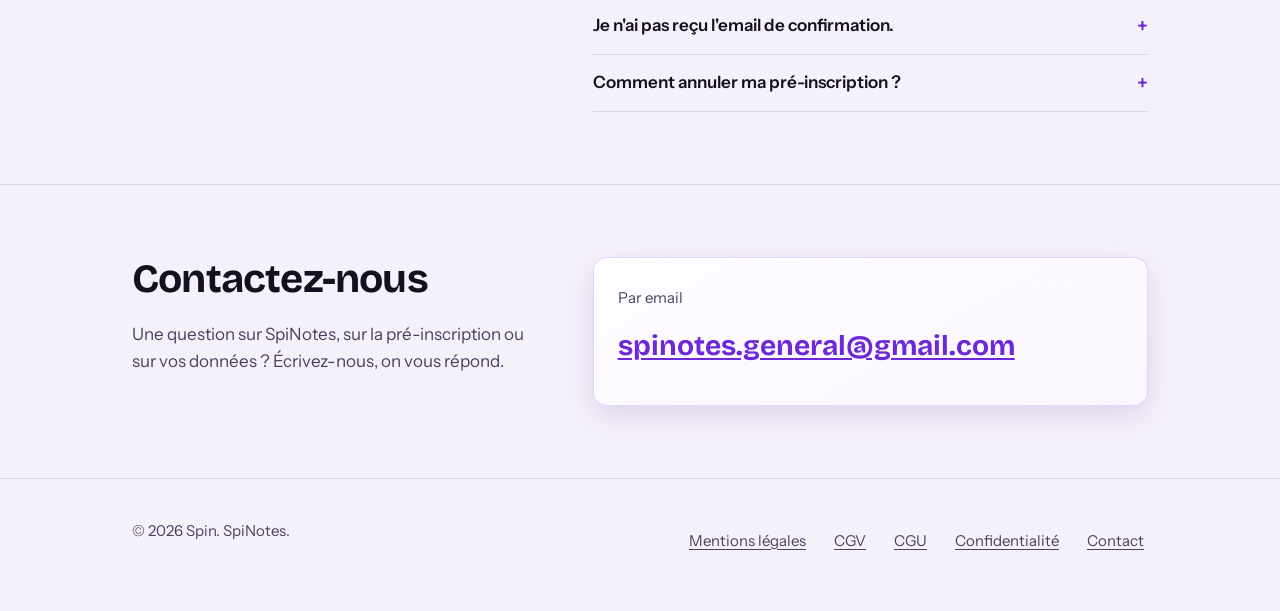
==== commit cbddd5b8: "Précommande remplacée par pré-inscription ; précommandes le 4 janvier 2027 Le formulaire devient une" ====
--- a/index.html
+++ b/index.html
@@ -5,12 +5,12 @@
   <meta http-equiv="Content-Security-Policy" content="default-src 'self'; script-src 'self'; style-src 'self' 'unsafe-inline'; img-src 'self' data:; font-src 'self'; connect-src 'self' https://spinotes-precommande.spinotes-precommande.workers.dev; form-action 'self'; base-uri 'self'; object-src 'none'">
   <meta name="viewport" content="width=device-width, initial-scale=1, viewport-fit=cover">
   <title>SpiNotes | Ne rangez plus vos notes</title>
-  <meta name="description" content="SpiNotes range vos notes à votre place. Achat unique sans abonnement, IA française en local. Sortie le 4 janvier 2027 : précommandez gratuitement au tarif de 6,99 €.">
+  <meta name="description" content="SpiNotes range vos notes à votre place. Achat unique sans abonnement, IA française en local. Lancement au premier trimestre 2027 : pré-inscrivez-vous gratuitement pour réserver le tarif de 6,99 €.">
   <link rel="canonical" href="https://spinotes.github.io/">
   <meta property="og:type" content="website">
   <meta property="og:locale" content="fr_FR">
   <meta property="og:title" content="SpiNotes | Ne rangez plus vos notes">
-  <meta property="og:description" content="Sortie le 4 janvier 2027. Achat unique sans abonnement, IA française en local. Précommande gratuite à 6,99 €.">
+  <meta property="og:description" content="Lancement au premier trimestre 2027. Achat unique sans abonnement, IA française en local. Pré-inscription gratuite : 6,99 € réservés.">
   <meta property="og:url" content="https://spinotes.github.io/">
   <meta property="og:image" content="https://spinotes.github.io/og.png">
   <meta name="twitter:card" content="summary_large_image">
@@ -41,9 +41,9 @@
         <a href="#offre">Tarif</a>
         <a href="#faq">FAQ</a>
         <a href="#contact">Contactez-nous</a>
-        <a class="nav-cta" href="#precommande">Précommander</a>
+        <a class="nav-cta" href="#precommande">Se pré-inscrire</a>
       </nav>
-      <a class="header-cta" href="#precommande" data-track="cta_header">Précommander</a>
+      <a class="header-cta" href="#precommande" data-track="cta_header">Se pré-inscrire</a>
       <button type="button" class="theme-toggle" aria-label="Passer en mode nuit" title="Mode nuit"><svg class="i-moon" viewBox="0 0 24 24" aria-hidden="true"><path d="M20.5 14.2A8.5 8.5 0 0 1 9.8 3.5a8.5 8.5 0 1 0 10.7 10.7z"/></svg><svg class="i-sun" viewBox="0 0 24 24" aria-hidden="true"><circle cx="12" cy="12" r="4.2"/><path d="M12 2.5v2.2M12 19.3v2.2M2.5 12h2.2M19.3 12h2.2M5.3 5.3l1.6 1.6M17.1 17.1l1.6 1.6M5.3 18.7l1.6-1.6M17.1 6.9l1.6-1.6"/></svg></button>
       <button type="button" class="nav-toggle" aria-label="Ouvrir le menu" aria-expanded="false" aria-controls="menu-principal"><span></span></button>
     </div>
@@ -52,12 +52,12 @@
   <main id="contenu">
     <section class="hero">
       <div class="wrap">
-        <p class="eyebrow">Sortie le 4 janvier 2027</p>
+        <p class="eyebrow">Lancement au premier trimestre 2027</p>
         <h1>Spi<span>Notes</span></h1>
         <p class="hero-lead">Vous écrivez, SpiNotes range. Moins de temps à organiser vos notes, plus de temps pour le reste.</p>
 
         <div class="countdown" id="countdown" data-target="2027-01-04T00:00:00+01:00">
-          <p class="countdown-label">Lancement dans</p>
+          <p class="countdown-label">Ouverture des précommandes dans</p>
           <div class="countdown-grid" aria-live="off">
             <div class="countdown-unit"><strong data-unit="days">--</strong><span>jours</span></div>
             <div class="countdown-unit"><strong data-unit="hours">--</strong><span>heures</span></div>
@@ -66,7 +66,8 @@
           </div>
         </div>
 
-        <a class="btn" href="#precommande" data-track="cta_hero">Je précommande SpiNotes</a>
+        <a class="btn" href="#precommande" data-track="cta_hero">Je me pré-inscris</a>
+        <p class="hero-note">Gratuit et sans engagement. Les pré-inscrits gardent SpiNotes à <strong>6,99 €</strong>.</p>
       </div>
     </section>
 
@@ -189,27 +190,27 @@
     <section class="section" id="offre">
       <div class="wrap split">
         <div>
-          <h2>Comment marche la précommande</h2>
+          <h2>Comment marche la pré-inscription</h2>
           <div class="price-line">
             <span class="price">6,99 €</span>
-            <p class="price-note">Achat unique, tarif réservé aux précommandes
-              <small>Rien à payer aujourd'hui. Inscription gratuite et sans engagement.</small>
+            <p class="price-note">Achat unique, tarif réservé aux pré-inscrits
+              <small>Rien à payer aujourd'hui. Pré-inscription gratuite et sans engagement.</small>
             </p>
           </div>
-          <p style="color:var(--muted)">Le tarif de 6,99 € est valable uniquement pour les personnes inscrites avant la sortie.</p>
+          <p style="color:var(--muted)">Le tarif de 6,99 € est réservé aux personnes pré-inscrites. Il ne sera plus proposé ensuite.</p>
         </div>
         <ol class="steps">
           <li>
-            <strong>Vous remplissez le formulaire</strong>
+            <strong>Vous vous pré-inscrivez</strong>
             <p>Deux minutes, aucune carte bancaire demandée.</p>
           </li>
           <li>
             <strong>Vous recevez un email de confirmation</strong>
-            <p>Il confirme que votre précommande est bien enregistrée et que le tarif de 6,99 € vous est réservé.</p>
+            <p>Il confirme que votre pré-inscription est bien enregistrée et que le tarif de 6,99 € vous est réservé.</p>
           </li>
           <li>
-            <strong>Le 4 janvier 2027, on vous prévient</strong>
-            <p>Un second email vous donne le lien pour télécharger SpiNotes au tarif précommande.</p>
+            <strong>Le 4 janvier 2027, les précommandes ouvrent</strong>
+            <p>Vous recevez un email avec le lien pour précommander SpiNotes à 6,99 €. L'application est ensuite lancée au premier trimestre 2027.</p>
           </li>
         </ol>
       </div>
@@ -218,8 +219,8 @@
     <section class="section" id="precommande">
       <div class="wrap split">
         <div>
-          <h2>Précommander SpiNotes</h2>
-          <p style="color:var(--muted)">Tous les champs sont obligatoires. Vos données servent uniquement à gérer votre précommande et à vous prévenir de la sortie.</p>
+          <h2>Se pré-inscrire à SpiNotes</h2>
+          <p style="color:var(--muted)">Tous les champs sont obligatoires. Vos données servent uniquement à gérer votre pré-inscription et à vous prévenir de l'ouverture des précommandes puis du lancement.</p>
         </div>
 
         <div class="form-card">
@@ -249,7 +250,7 @@
               <div class="field full">
                 <label for="naissance">Date de naissance</label>
                 <input type="date" id="naissance" name="naissance" autocomplete="bday" required>
-                <p class="hint">La précommande est ouverte à partir de 15 ans.</p>
+                <p class="hint">La pré-inscription est ouverte à partir de 15 ans.</p>
                 <p class="error" id="naissance-error"></p>
               </div>
 
@@ -277,13 +278,13 @@
               <div class="field full">
                 <label class="consent">
                   <input type="checkbox" id="consentement" name="consentement" value="oui" required>
-                  <span>J'accepte que Spin utilise ces informations pour gérer ma précommande et me prévenir de la sortie de SpiNotes. Je peux me désinscrire à tout moment. Voir la <a href="confidentialite">politique de confidentialité</a> et les <a href="cgv">conditions de précommande</a>.</span>
+                  <span>J'accepte que Spin utilise ces informations pour gérer ma pré-inscription et me prévenir de l'ouverture des précommandes et du lancement de SpiNotes. Je peux me désinscrire à tout moment. Voir la <a href="confidentialite">politique de confidentialité</a> et les <a href="cgv">conditions de pré-inscription</a>.</span>
                 </label>
                 <p class="error" id="consentement-error"></p>
               </div>
 
               <div class="form-actions full">
-                <button class="btn" type="submit" id="submit-btn">Valider ma précommande</button>
+                <button class="btn" type="submit" id="submit-btn">Valider ma pré-inscription</button>
                 <p class="form-status" id="form-status" role="status" aria-live="polite"></p>
               </div>
             </div>
@@ -300,7 +301,7 @@
         <div class="faq">
           <details>
             <summary>Est-ce que je paie quelque chose aujourd'hui ?</summary>
-            <p>Non. La précommande est gratuite et sans engagement. Vous payez 6,99 € une seule fois, seulement si vous décidez de télécharger SpiNotes à sa sortie.</p>
+            <p>Non. La pré-inscription est gratuite et sans engagement. Vous payez 6,99 € une seule fois, seulement si vous décidez de précommander SpiNotes.</p>
           </details>
           <details>
             <summary>Faut-il un abonnement pour utiliser SpiNotes ?</summary>
@@ -308,18 +309,22 @@
           </details>
           <details>
             <summary>Le tarif de 6,99 € est-il garanti ?</summary>
-            <p>Oui, pour toutes les personnes inscrites avant le lancement. Ce tarif ne sera plus proposé ensuite.</p>
-          </details>
-          <details>
-            <summary>Quand vais-je recevoir l'application ?</summary>
-            <p>La sortie est prévue le 4 janvier 2027. Vous recevrez un email ce jour-là avec le lien de téléchargement.</p>
+            <p>Oui, pour toutes les personnes pré-inscrites avant le lancement. Ce tarif ne sera plus proposé ensuite.</p>
+          </details>
+          <details>
+            <summary>Quand puis-je précommander SpiNotes ?</summary>
+            <p>Les précommandes ouvrent le 4 janvier 2027. Vous recevrez un email ce jour-là avec le lien pour précommander au tarif de 6,99 €.</p>
+          </details>
+          <details>
+            <summary>Quand l'application sort-elle ?</summary>
+            <p>Le lancement de SpiNotes est prévu au premier trimestre 2027. Les pré-inscrits sont prévenus par email dès que la date exacte est connue.</p>
           </details>
           <details>
             <summary>Je n'ai pas reçu l'email de confirmation.</summary>
             <p>Regardez dans vos courriers indésirables. Si rien n'est arrivé après quelques minutes, écrivez-nous à <a href="mailto:spinotes.general@gmail.com">spinotes.general@gmail.com</a>.</p>
           </details>
           <details>
-            <summary>Comment annuler ma précommande ?</summary>
+            <summary>Comment annuler ma pré-inscription ?</summary>
             <p>Cliquez sur le lien de désinscription en bas de nos emails, ou écrivez-nous. Vos données sont alors supprimées.</p>
           </details>
         </div>
@@ -330,7 +335,7 @@
       <div class="wrap split">
         <div>
           <h2>Contactez-nous</h2>
-          <p style="color:var(--muted)">Une question sur SpiNotes, sur la précommande ou sur vos données ? Écrivez-nous, on vous répond.</p>
+          <p style="color:var(--muted)">Une question sur SpiNotes, sur la pré-inscription ou sur vos données ? Écrivez-nous, on vous répond.</p>
         </div>
         <div class="contact-card">
           <p class="contact-label">Par email</p>
--- a/css/style.css
+++ b/css/style.css
@@ -388,6 +388,16 @@
   margin-bottom: 36px;
 }
 
+.hero-note {
+  margin-top: 16px;
+  font-size: 0.9375rem;
+  color: var(--muted);
+}
+
+.hero-note strong {
+  color: var(--accent-text);
+}
+
 .price-line {
   display: flex;
   flex-wrap: wrap;
@@ -1136,7 +1146,8 @@
 .js .hero h1,
 .js .hero .hero-lead,
 .js .hero .countdown-label,
-.js .hero .btn {
+.js .hero .btn,
+.js .hero .hero-note {
   animation: rise 0.95s var(--ease-out) both;
 }
 
@@ -1145,6 +1156,7 @@
 .js .hero .hero-lead { animation-delay: 0.26s; }
 .js .hero .countdown-label { animation-delay: 0.36s; }
 .js .hero .btn { animation-delay: 0.78s; }
+.js .hero .hero-note { animation-delay: 0.88s; }
 
 .js .countdown-unit {
   animation: pill-in 0.9s var(--ease-spring) both;
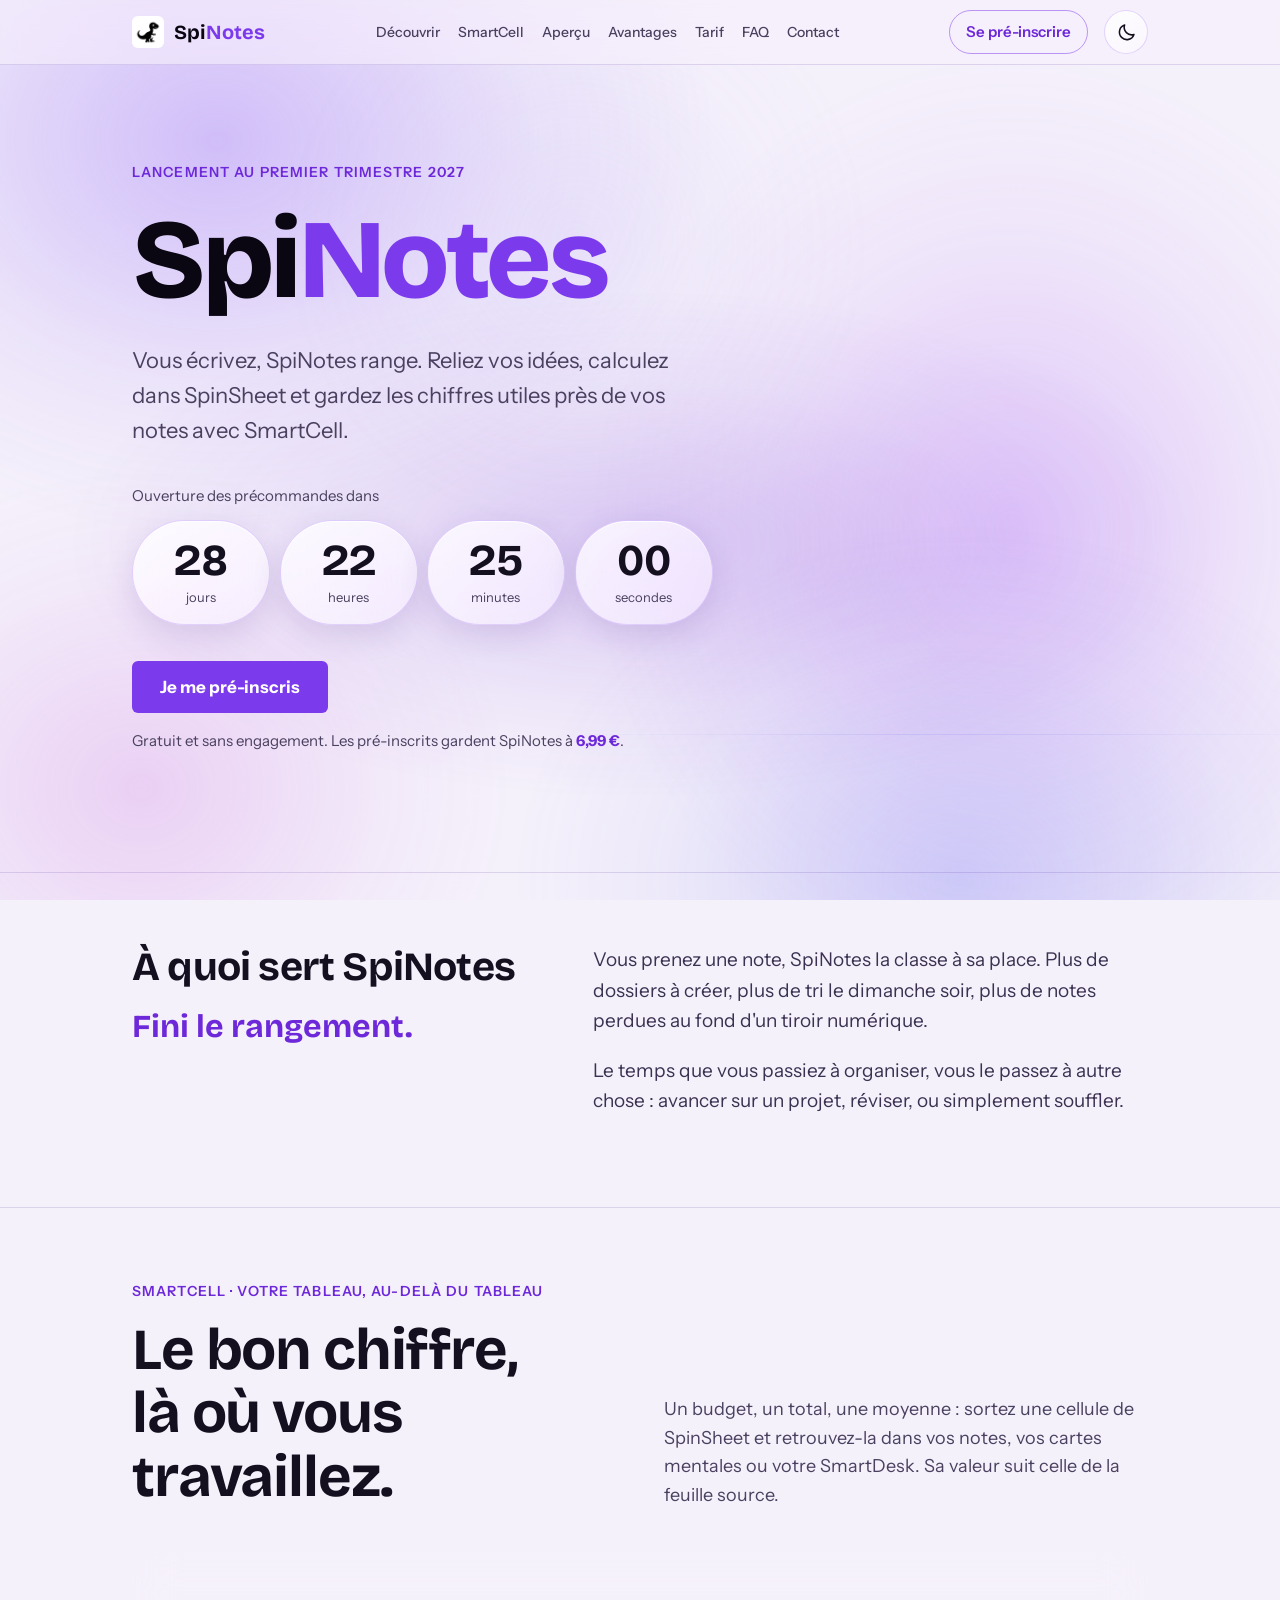
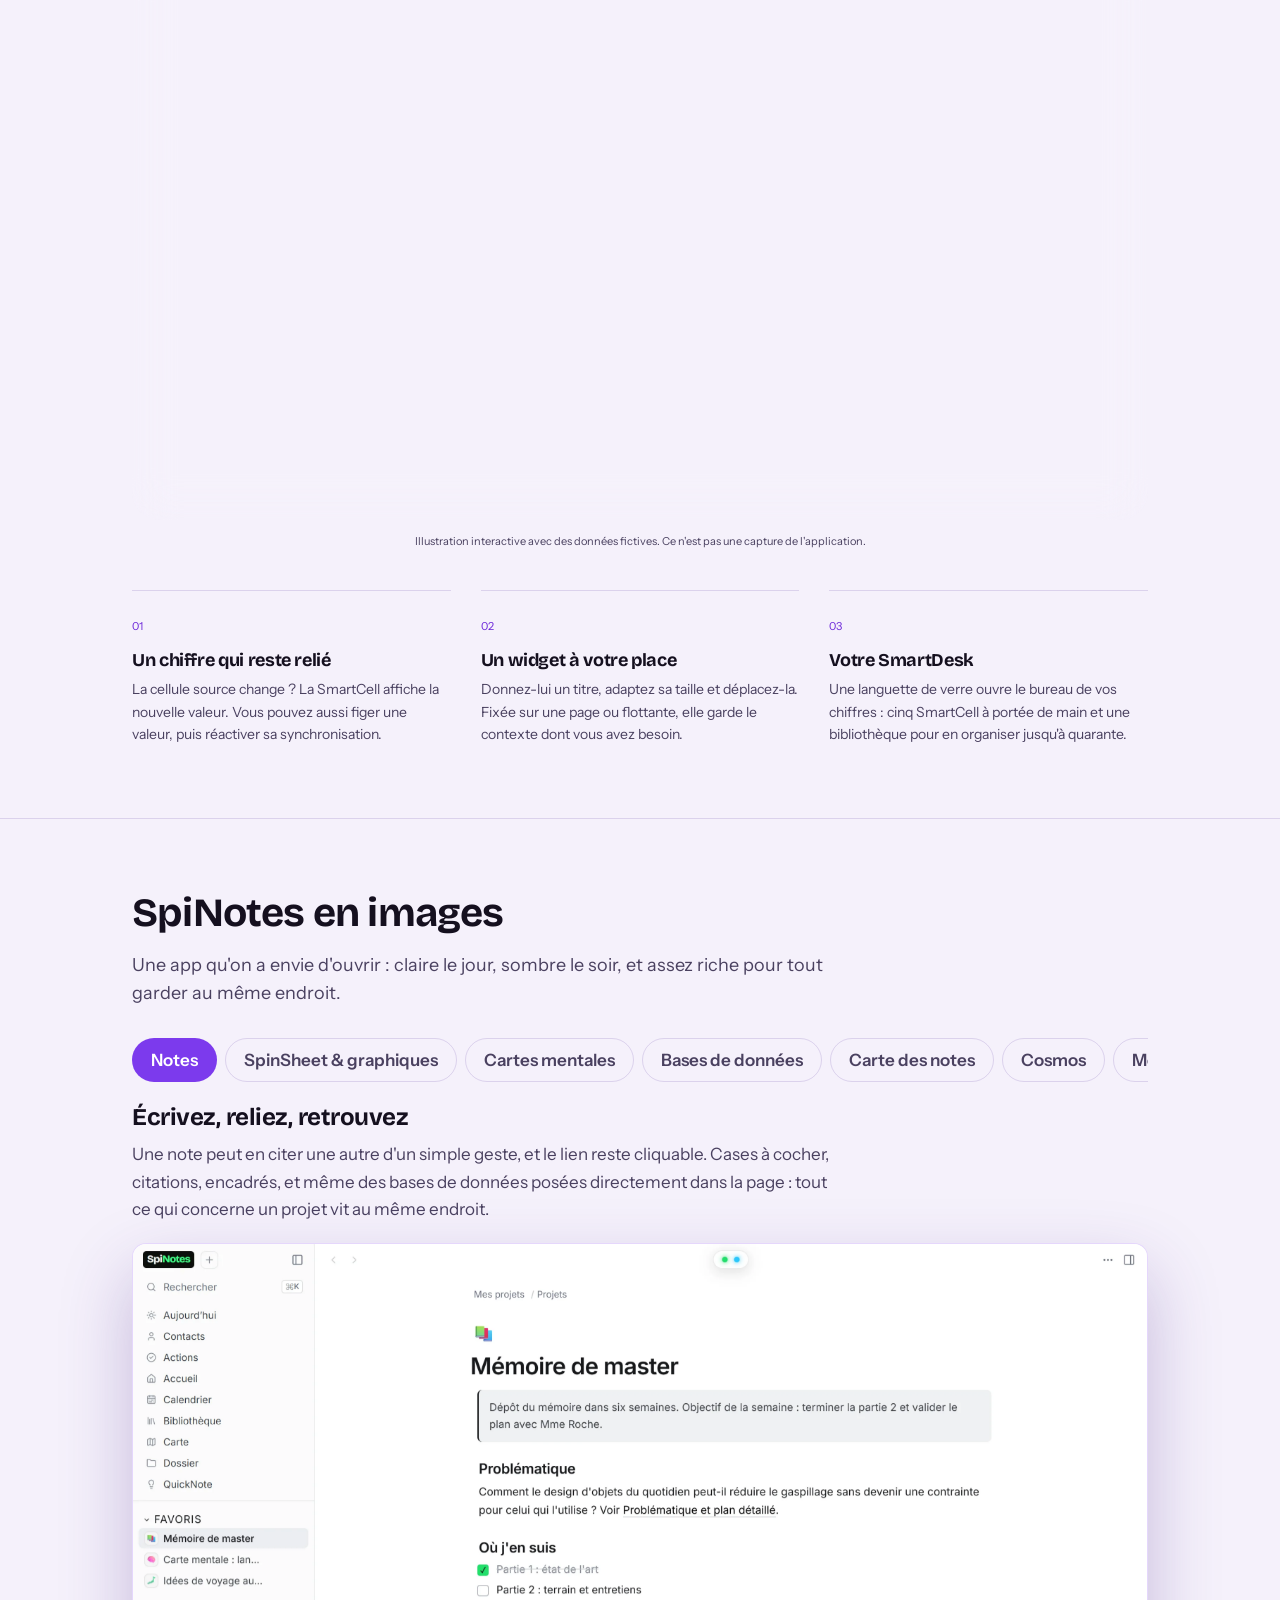
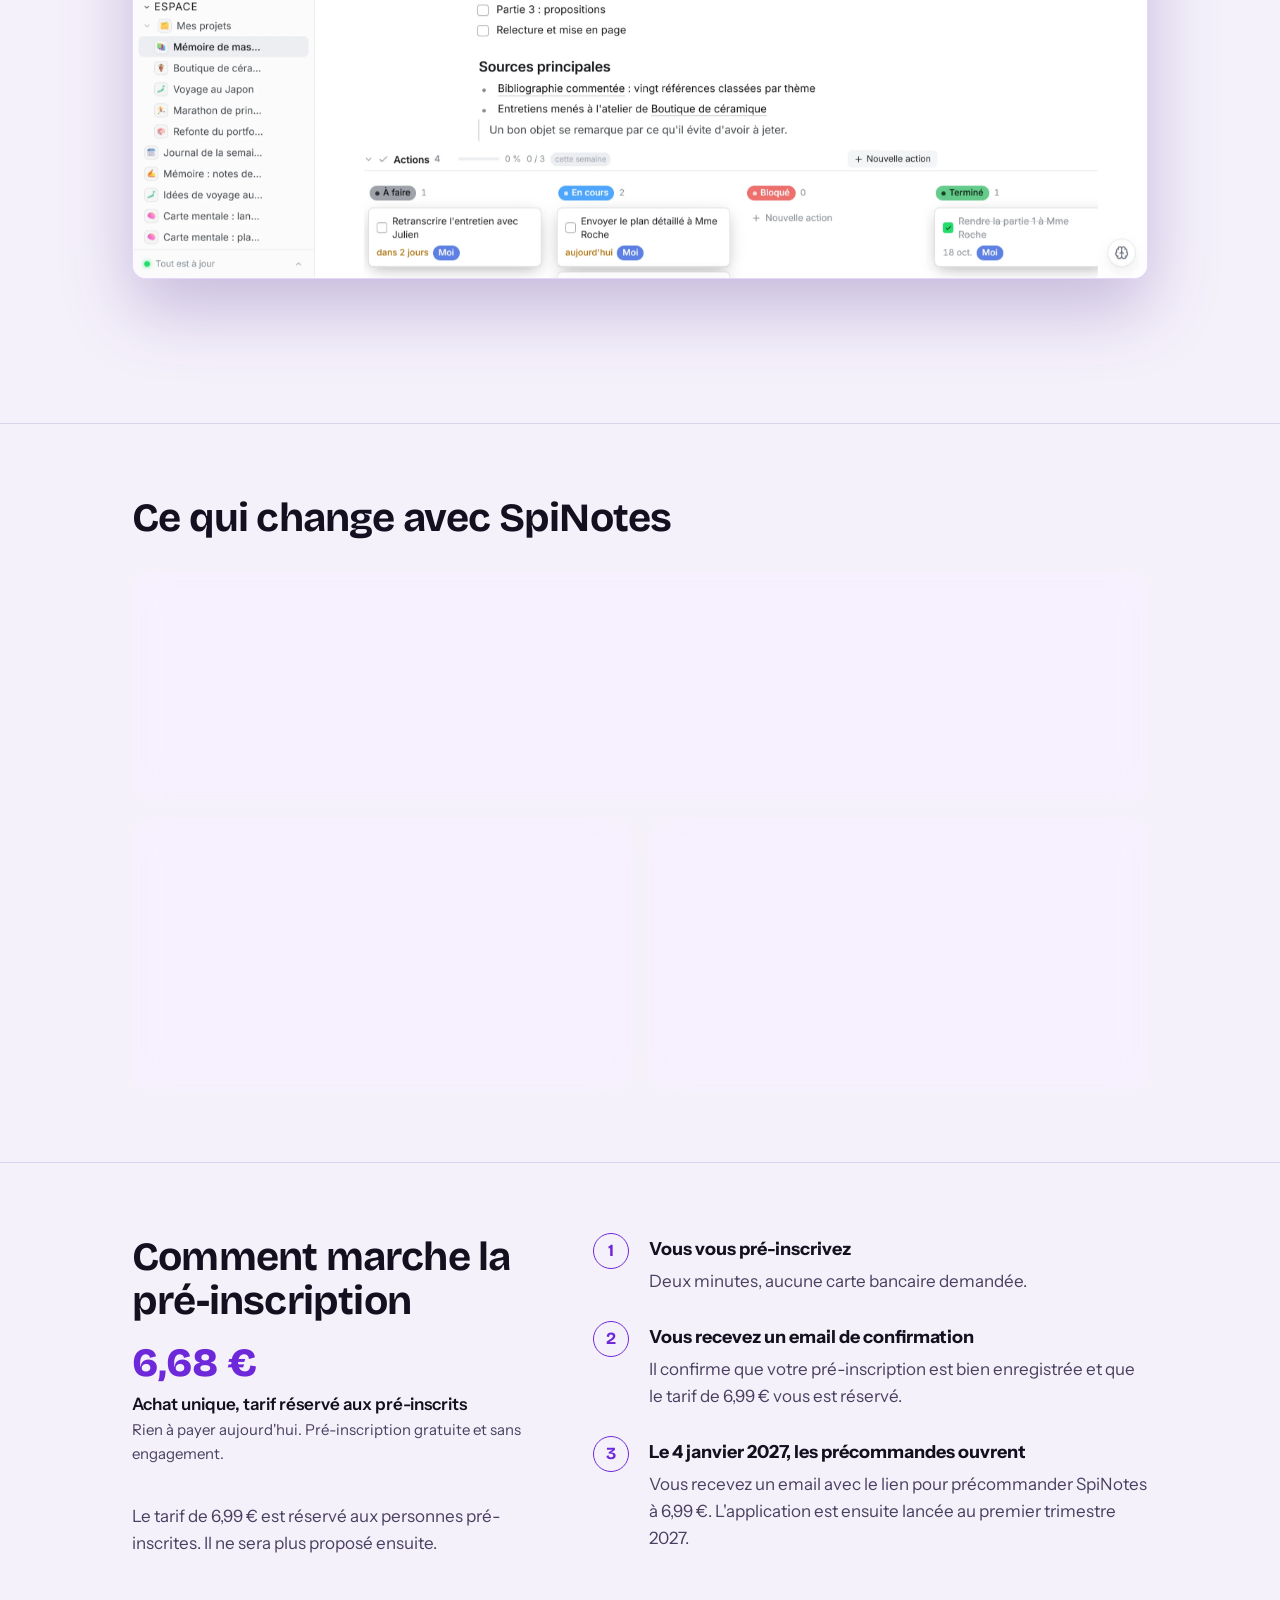
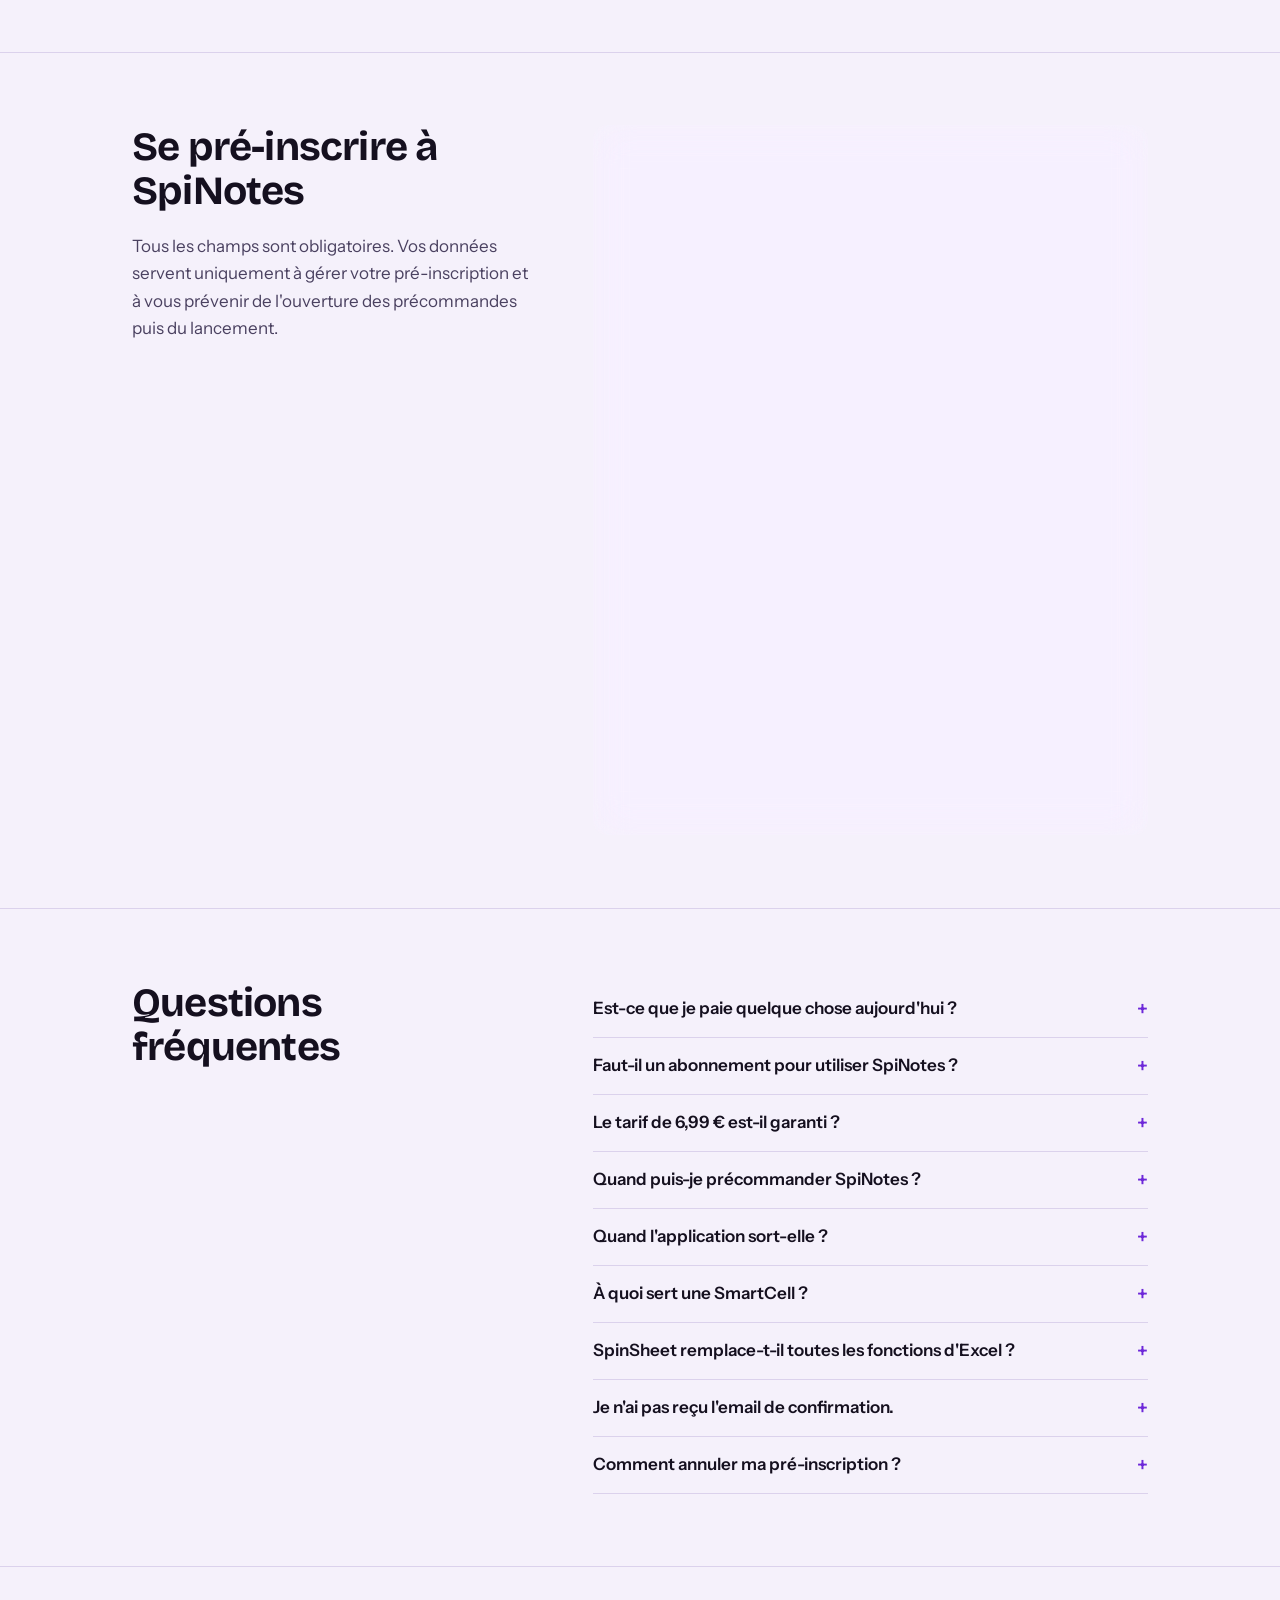
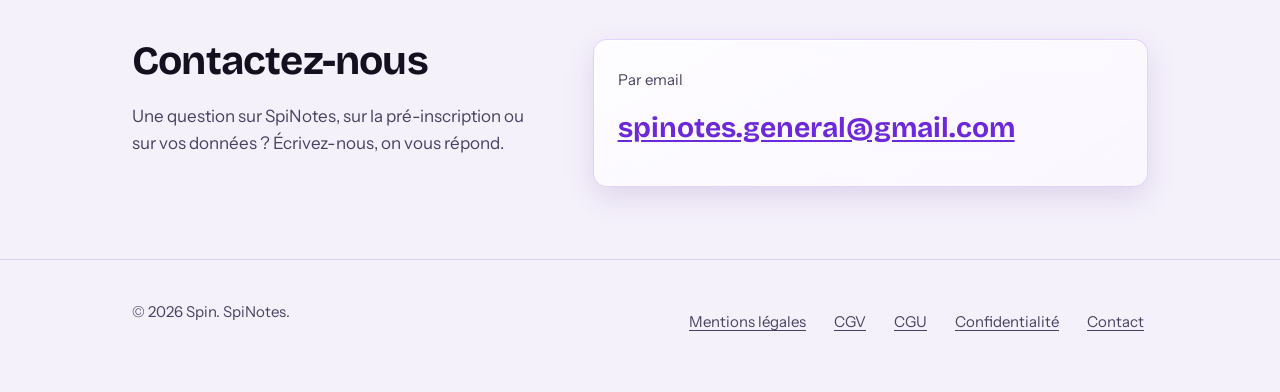
==== commit ff13700d: "Présenter SpinSheet, graphiques et SmartCell" ====
--- a/index.html
+++ b/index.html
@@ -5,7 +5,7 @@
   <meta http-equiv="Content-Security-Policy" content="default-src 'self'; script-src 'self'; style-src 'self' 'unsafe-inline'; img-src 'self' data:; font-src 'self'; connect-src 'self' https://spinotes-precommande.spinotes-precommande.workers.dev; form-action 'self'; base-uri 'self'; object-src 'none'">
   <meta name="viewport" content="width=device-width, initial-scale=1, viewport-fit=cover">
   <title>SpiNotes | Ne rangez plus vos notes</title>
-  <meta name="description" content="SpiNotes range vos notes à votre place. Achat unique sans abonnement, IA française en local. Lancement au premier trimestre 2027 : pré-inscrivez-vous gratuitement pour réserver le tarif de 6,99 €.">
+  <meta name="description" content="Notes, SpinSheet et SmartCell : écrivez, calculez et gardez vos chiffres utiles sous les yeux. Achat unique sans abonnement en solo. Lancement au premier trimestre 2027 : pré-inscrivez-vous gratuitement pour réserver le tarif de 6,99 €.">
   <link rel="canonical" href="https://spinotes.github.io/">
   <meta property="og:type" content="website">
   <meta property="og:locale" content="fr_FR">
@@ -24,6 +24,7 @@
   <link rel="preload" href="fonts/instrument-sans.woff2" as="font" type="font/woff2" crossorigin>
   <link rel="stylesheet" href="css/style.css">
   <script src="js/main.js" defer></script>
+  <script src="js/smartcell.js" defer></script>
   <script src="js/stats.js" defer></script>
 </head>
 <body>
@@ -35,12 +36,13 @@
       <a class="brand" href="./" aria-label="SpiNotes, accueil">
         <img src="logo.png" alt="" width="32" height="32"><span class="name">Spi<span>Notes</span></span></a>
       <nav class="site-nav" id="menu-principal" aria-label="Navigation principale">
-        <a href="#app">SpiNotes, c'est quoi ?</a>
+        <a href="#app">Découvrir</a>
+        <a href="#smartcell">SmartCell</a>
         <a href="#apercu">Aperçu</a>
         <a href="#avantages">Avantages</a>
         <a href="#offre">Tarif</a>
         <a href="#faq">FAQ</a>
-        <a href="#contact">Contactez-nous</a>
+        <a href="#contact">Contact</a>
         <a class="nav-cta" href="#precommande">Se pré-inscrire</a>
       </nav>
       <a class="header-cta" href="#precommande" data-track="cta_header">Se pré-inscrire</a>
@@ -54,7 +56,7 @@
       <div class="wrap">
         <p class="eyebrow">Lancement au premier trimestre 2027</p>
         <h1>Spi<span>Notes</span></h1>
-        <p class="hero-lead">Vous écrivez, SpiNotes range. Moins de temps à organiser vos notes, plus de temps pour le reste.</p>
+        <p class="hero-lead">Vous écrivez, SpiNotes range. Reliez vos idées, calculez dans SpinSheet et gardez les chiffres utiles près de vos notes avec SmartCell.</p>
 
         <div class="countdown" id="countdown" data-target="2027-01-04T00:00:00+01:00">
           <p class="countdown-label">Ouverture des précommandes dans</p>
@@ -84,6 +86,39 @@
       </div>
     </section>
 
+    <section class="section smartcell-section" id="smartcell" aria-labelledby="smartcell-title">
+      <div class="wrap">
+        <div class="smartcell-heading">
+          <div><p class="eyebrow">SmartCell · votre tableau, au-delà du tableau</p><h2 id="smartcell-title">Le bon chiffre,<br>là où vous travaillez.</h2></div>
+          <p class="section-lead">Un budget, un total, une moyenne : sortez une cellule de SpinSheet et retrouvez-la dans vos notes, vos cartes mentales ou votre SmartDesk. Sa valeur suit celle de la feuille source.</p>
+        </div>
+        <div class="smartcell-demo" data-smartcell-demo>
+          <div class="demo-source">
+            <div class="demo-window-title"><span class="demo-window-dot"></span> SpinSheet <span>Budget du projet</span></div>
+            <div class="demo-formula"><span>B4</span><span>ƒx</span><code>=SOMME(B2:B3)</code></div>
+            <table class="demo-budget" aria-label="Budget fictif pour illustrer SmartCell">
+              <thead><tr><th></th><th>A</th><th>B</th></tr></thead>
+              <tbody><tr><th>1</th><td>Poste</td><td>Montant</td></tr><tr><th>2</th><td>Matériel</td><td data-demo-material>1 200 €</td></tr><tr><th>3</th><td>Communication</td><td>800 €</td></tr><tr class="demo-source-cell"><th>4</th><td>Budget total</td><td data-demo-total>2 000 €</td></tr></tbody>
+            </table>
+            <button class="demo-add" type="button" data-demo-add>Ajouter 100 € au matériel</button>
+          </div>
+          <div class="demo-note">
+            <p class="demo-note-label">Note du projet</p><h3>Préparer le lancement</h3><p>La prochaine étape : valider le budget et répartir les actions.</p>
+            <div class="demo-smartcell"><span class="demo-live" data-demo-state>Synchronisée</span><p>Budget total</p><strong data-demo-widget>2 000 €</strong><small>SpinSheet · Budget du projet · B4</small></div>
+            <button class="demo-freeze" type="button" aria-pressed="false" data-demo-freeze>Figer la valeur</button>
+            <p class="demo-feedback" role="status" aria-live="polite" data-demo-feedback>Modifiez le budget pour voir la SmartCell se mettre à jour.</p>
+          </div>
+          <div class="demo-desk"><span>SmartDesk</span><div class="demo-desk-cell"><small>Budget total</small><strong data-demo-desk>2 000 €</strong></div><p>Vos cellules utiles, réunies au même endroit.</p><span class="demo-pearls" aria-hidden="true"><i></i><i></i><i></i></span></div>
+        </div>
+        <p class="smartcell-caption">Illustration interactive avec des données fictives. Ce n'est pas une capture de l'application.</p>
+        <div class="smartcell-points">
+          <article><span>01</span><h3>Un chiffre qui reste relié</h3><p>La cellule source change ? La SmartCell affiche la nouvelle valeur. Vous pouvez aussi figer une valeur, puis réactiver sa synchronisation.</p></article>
+          <article><span>02</span><h3>Un widget à votre place</h3><p>Donnez-lui un titre, adaptez sa taille et déplacez-la. Fixée sur une page ou flottante, elle garde le contexte dont vous avez besoin.</p></article>
+          <article><span>03</span><h3>Votre SmartDesk</h3><p>Une languette de verre ouvre le bureau de vos chiffres : cinq SmartCell à portée de main et une bibliothèque pour en organiser jusqu'à quarante.</p></article>
+        </div>
+      </div>
+    </section>
+
     <section class="section" id="apercu">
       <div class="wrap">
         <h2>SpiNotes en images</h2>
@@ -93,6 +128,7 @@
           <div class="shots-tabs" role="tablist" aria-label="Fonctions de SpiNotes">
             <span class="tab-pill" aria-hidden="true"></span>
             <button type="button" role="tab" id="tab-notes" aria-controls="panel-notes" aria-selected="true" data-track="apercu_onglet">Notes</button>
+            <button type="button" role="tab" id="tab-spinsheet" aria-controls="panel-spinsheet" aria-selected="false" tabindex="-1" data-track="apercu_onglet">SpinSheet &amp; graphiques</button>
             <button type="button" role="tab" id="tab-mindnote" aria-controls="panel-mindnote" aria-selected="false" tabindex="-1" data-track="apercu_onglet">Cartes mentales</button>
             <button type="button" role="tab" id="tab-bases" aria-controls="panel-bases" aria-selected="false" tabindex="-1" data-track="apercu_onglet">Bases de données</button>
             <button type="button" role="tab" id="tab-carte" aria-controls="panel-carte" aria-selected="false" tabindex="-1" data-track="apercu_onglet">Carte des notes</button>
@@ -106,6 +142,14 @@
               <p>Une note peut en citer une autre d'un simple geste, et le lien reste cliquable. Cases à cocher, citations, encadrés, et même des bases de données posées directement dans la page : tout ce qui concerne un projet vit au même endroit.</p>
             </div>
             <figure class="shot-frame"><img src="img/app/note.webp" width="2880" height="1800" alt="Une note SpiNotes : titre, encadré, liste à cocher, liens vers d'autres notes et tableau des actions du projet" decoding="async"></figure>
+          </div>
+
+          <div class="shot-panel" role="tabpanel" id="panel-spinsheet" aria-labelledby="tab-spinsheet" hidden>
+            <div class="shot-text"><h3>Vos calculs restent dans votre espace de notes</h3><p>SpinSheet réunit les formules, les formats de nombres, les couleurs, les bordures et les cellules fusionnées. Importez un classeur Excel, travaillez dans ses onglets et représentez une sélection avec un graphique en colonnes.</p><p>Une cellule mérite d'être suivie ailleurs ? Transformez-la en SmartCell, sans recopier son résultat à la main.</p></div>
+            <div class="sheet-illustration" role="img" aria-label="Illustration d'une SpinSheet : montants par mois, formule SOMME et graphique en colonnes">
+              <div class="sheet-demo-bar"><strong>Suivi du projet</strong><span>SpinSheet</span></div><div class="demo-formula"><span>D2</span><span>ƒx</span><code>=SOMME(A2:C2)</code></div>
+              <div class="sheet-illustration-content"><table class="demo-budget"><thead><tr><th></th><th>A</th><th>B</th><th>C</th><th>D</th></tr></thead><tbody><tr><th>1</th><td>Janvier</td><td>Février</td><td>Mars</td><td>Total</td></tr><tr><th>2</th><td>1 200 €</td><td>1 800 €</td><td>2 400 €</td><td class="demo-total">5 400 €</td></tr></tbody></table><div class="sheet-chart"><div><i style="--bar:50%"></i><span>Janvier</span></div><div><i style="--bar:75%"></i><span>Février</span></div><div><i style="--bar:100%"></i><span>Mars</span></div></div></div><p class="sheet-demo-caption">Exemple illustré · données fictives</p>
+            </div>
           </div>
 
           <div class="shot-panel" role="tabpanel" id="panel-mindnote" aria-labelledby="tab-mindnote" hidden>
@@ -160,7 +204,7 @@
           </div>
         </div>
 
-        <p class="shots-note">Captures d'écran réalisées avec des données d'exemple. L'application peut encore évoluer d'ici sa sortie. Sur mobile, faites glisser l'image pour voir le détail.</p>
+        <p class="shots-note">Captures d'écran et illustrations réalisées avec des données d'exemple. L'application peut encore évoluer d'ici sa sortie. Sur mobile, faites glisser l'image pour voir le détail.</p>
       </div>
     </section>
 
@@ -181,7 +225,7 @@
           <article class="card">
             <span class="pill">À la carte</span>
             <h3>Synchronisation et collaboration sur mesure</h3>
-            <p>Vous voulez retrouver vos notes sur votre téléphone ? Une formule de synchronisation, moins chère. Vous voulez travailler à plusieurs ? Ajoutez l'option collaboration. Vous ne payez que ce dont vous avez besoin.</p>
+            <p>La synchronisation entre appareils et le travail à plusieurs font partie des évolutions prévues. Des formules facultatives sont en préparation, distinctes de l'achat de l'application en solo.</p>
           </article>
         </div>
       </div>
@@ -305,7 +349,7 @@
           </details>
           <details>
             <summary>Faut-il un abonnement pour utiliser SpiNotes ?</summary>
-            <p>Non. L'application s'achète une seule fois, sans abonnement. La synchronisation entre vos appareils et la collaboration sont des options facultatives : vous choisissez la formule qui vous correspond, et vous payez moins si vous voulez seulement synchroniser vos notes avec votre téléphone.</p>
+            <p>Non. L'application s'achète une seule fois, sans abonnement. Des options facultatives de synchronisation entre appareils et de collaboration sont en préparation. Leur contenu et leurs tarifs seront précisés avant leur disponibilité.</p>
           </details>
           <details>
             <summary>Le tarif de 6,99 € est-il garanti ?</summary>
@@ -318,6 +362,14 @@
           <details>
             <summary>Quand l'application sort-elle ?</summary>
             <p>Le lancement de SpiNotes est prévu au premier trimestre 2027. Les pré-inscrits sont prévenus par email dès que la date exacte est connue.</p>
+          </details>
+          <details>
+            <summary>À quoi sert une SmartCell ?</summary>
+            <p>Elle affiche une cellule de SpinSheet en dehors de son tableau, par exemple dans une note ou dans le SmartDesk. Sa valeur suit la source tant qu'elle est synchronisée. Vous pouvez la figer pour conserver un résultat de référence, puis réactiver le lien.</p>
+          </details>
+          <details>
+            <summary>SpinSheet remplace-t-il toutes les fonctions d'Excel ?</summary>
+            <p>SpinSheet est un tableur intégré à SpiNotes : formules de calcul, sommes, moyennes, arrondis, mise en forme, onglets, import/export Excel et graphiques en colonnes. Sa compatibilité évolue ; toutes les fonctions avancées, macros et objets des classeurs Excel ne sont pas pris en charge.</p>
           </details>
           <details>
             <summary>Je n'ai pas reçu l'email de confirmation.</summary>
--- a/css/style.css
+++ b/css/style.css
@@ -1839,3 +1839,78 @@
 ::view-transition-new(root) {
   animation-duration: 0.35s;
 }
+
+/* V.alpha.007 — SpinSheet and SmartCell product illustrations. */
+.smartcell-section { position:relative; }
+.smartcell-heading { display:grid; grid-template-columns:1fr 1fr; gap:48px; align-items:end; margin-bottom:40px; }
+.smartcell-heading h2 { margin-bottom:0; font-size:clamp(34px,4.8vw,58px); letter-spacing:-.02em; font-variant-ligatures:none; }
+.smartcell-heading .section-lead { margin:0; max-width:500px; }
+.smartcell-heading .eyebrow { margin:0 0 16px; }
+.smartcell-demo { display:grid; grid-template-columns:1fr 1fr; gap:22px; padding:30px; border:1px solid var(--glass-border); border-radius:28px; background:var(--glass-bg); box-shadow:var(--glass-shadow),inset 0 1px 0 var(--glass-hi); backdrop-filter:blur(22px); }
+.demo-source,.demo-note { min-width:0; padding:20px; background:var(--surface-solid); border:1px solid var(--line); border-radius:14px; }
+.demo-window-title { display:flex; align-items:center; gap:7px; font-size:13px; font-weight:700; padding-bottom:14px; }
+.demo-window-title > span:last-child { margin-left:auto; font-size:11px; font-weight:400; color:var(--muted); }
+.demo-window-dot { width:8px; height:8px; background:var(--accent); border-radius:50%; }
+.demo-formula { display:flex; align-items:center; gap:16px; padding:9px 12px; border:1px solid var(--line); font-size:12px; white-space:nowrap; overflow:hidden; }
+.demo-formula span:first-child { color:var(--muted); font-size:11px; }
+.demo-formula code { font:12px ui-monospace,monospace; color:var(--text); }
+.demo-budget { border-collapse:collapse; width:100%; font-size:13px; table-layout:fixed; }
+.demo-budget th,.demo-budget td { border:1px solid var(--line); padding:10px 8px; text-align:left; overflow-wrap:anywhere; }
+.demo-budget th:first-child { width:26px; padding:8px 3px; text-align:center; color:var(--muted); font-size:10px; font-weight:400; }
+.demo-budget thead th { background:var(--hover); text-align:center; font-size:11px; font-weight:400; }
+.demo-budget td:last-child { text-align:right; }
+.demo-source-cell td,.demo-total { font-weight:700; background:rgb(var(--accent-rgb) / .09); }
+.demo-source-cell td:last-child { box-shadow:inset 0 0 0 2px var(--accent); }
+.demo-add,.demo-freeze { display:inline-flex; justify-content:center; align-items:center; min-height:38px; margin-top:17px; padding:8px 12px; color:var(--accent-text); border:1px solid var(--line); border-radius:8px; background:var(--hover); font:600 12px var(--font-body); cursor:pointer; }
+.demo-add:hover,.demo-freeze:hover { border-color:var(--accent); }
+.demo-note { position:relative; }
+.demo-note-label { color:var(--muted); font-size:11px; margin:0 0 12px; }
+.demo-note h3 { font-size:21px; margin:0 0 8px; }
+.demo-note > p:not(.demo-note-label):not(.demo-feedback) { color:var(--muted); font-size:13px; line-height:1.5; margin-bottom:20px; }
+.demo-smartcell { max-width:310px; margin:0 auto; padding:18px 20px; border:1px solid var(--glass-border); border-radius:22px; background:var(--glass-bg); box-shadow:var(--glass-shadow),inset 0 1px 0 var(--glass-hi); }
+.demo-smartcell > p { font-size:13px; margin:12px 0 3px; color:var(--text-soft); }
+.demo-smartcell > strong { display:block; font:600 38px var(--font-title); letter-spacing:-.04em; }
+.demo-smartcell > small { display:block; margin-top:10px; font-size:10px; color:var(--muted); }
+.demo-live { display:inline-flex; align-items:center; gap:6px; font-size:10px; color:var(--accent-text); }
+.demo-live::before { content:''; width:6px; height:6px; border-radius:50%; background:#17a66b; box-shadow:0 0 8px #17a66b45; }
+.demo-live.is-frozen::before { background:var(--muted); box-shadow:none; }
+.demo-note .demo-freeze { display:flex; margin:14px auto 0; }
+.demo-feedback { min-height:32px; font-size:11px; line-height:1.4; color:var(--muted); margin:10px 0 0; text-align:center; }
+.demo-desk { grid-column:1/-1; display:flex; align-items:center; gap:20px; padding:14px 18px; max-width:660px; width:100%; margin:4px auto 0; border:1px solid var(--glass-border); border-radius:24px; background:var(--glass-bg); box-shadow:inset 0 1px 0 var(--glass-hi); }
+.demo-desk > span:first-child { font:600 13px var(--font-title); }
+.demo-desk > p { margin:0; font-size:11px; color:var(--muted); flex:1; }
+.demo-desk-cell { display:flex; flex-direction:column; gap:2px; border-left:1px solid var(--line); padding-left:18px; white-space:nowrap; }
+.demo-desk-cell small { font-size:9px; color:var(--muted); }
+.demo-desk-cell strong { font-size:17px; font-weight:600; }
+.demo-pearls { display:flex; gap:5px; }
+.demo-pearls i { width:9px; height:9px; border:1px solid var(--glass-border); border-radius:50%; background:var(--glass-bg); box-shadow:inset 0 1px 0 var(--glass-hi),0 2px 5px rgb(var(--accent-rgb) / .15); }
+.smartcell-caption { font-size:11px; color:var(--muted); text-align:center; margin:13px 0 0; }
+.smartcell-points { display:grid; grid-template-columns:repeat(3,1fr); gap:30px; margin-top:40px; }
+.smartcell-points article { border-top:1px solid var(--line); padding-top:20px; }
+.smartcell-points article > span { font-size:11px; color:var(--accent-text); }
+.smartcell-points h3 { font-size:18px; margin:12px 0 8px; }
+.smartcell-points p { font-size:14px; color:var(--muted); line-height:1.6; margin:0; }
+.sheet-illustration { border:1px solid var(--shot-border); border-radius:14px; background:var(--surface-solid); overflow:hidden; box-shadow:var(--shot-shadow); }
+.sheet-demo-bar { display:flex; justify-content:space-between; align-items:center; padding:18px 22px; gap:10px; }
+.sheet-demo-bar strong { font-size:17px; }
+.sheet-demo-bar > span { color:var(--accent-text); font-size:12px; }
+.sheet-illustration-content { display:grid; grid-template-columns:1.2fr 1fr; align-items:center; gap:36px; padding:36px; }
+.sheet-illustration .demo-budget td { font-size:12px; }
+.sheet-chart { display:flex; align-items:stretch; height:180px; gap:24px; border-bottom:1px solid var(--line); padding:8px 10px 0; }
+.sheet-chart > div { flex:1; display:flex; flex-direction:column; justify-content:end; align-items:center; position:relative; }
+.sheet-chart i { width:100%; max-width:65px; height:var(--bar); background:linear-gradient(0deg,var(--accent),#b29ae6); border-radius:5px 5px 0 0; }
+.sheet-chart span { position:absolute; top:calc(100% + 8px); font-size:10px; color:var(--muted); }
+.sheet-demo-caption { font-size:11px; color:var(--muted); margin:15px 22px; }
+@media(max-width:760px) {
+ .smartcell-heading { grid-template-columns:1fr; gap:20px; }
+ .smartcell-demo { grid-template-columns:1fr; padding:16px; gap:16px; }
+ .demo-source,.demo-note { padding:16px; }
+ .demo-desk { gap:14px; padding:12px 14px; }
+ .demo-desk > p { display:none; }
+ .demo-pearls { margin-left:auto; }
+ .smartcell-points { grid-template-columns:1fr; gap:24px; }
+ .sheet-illustration-content { grid-template-columns:1fr; gap:28px; padding:20px 12px 35px; }
+ .sheet-chart { max-width:360px; width:100%; margin:0 auto; }
+}
+
+@media(min-width:1040px){.site-nav{min-width:0;gap:0}.site-nav a{padding:8px 9px;font-size:14px}.site-header .brand,.header-cta,.theme-toggle{flex-shrink:0}.header-cta{white-space:nowrap}}
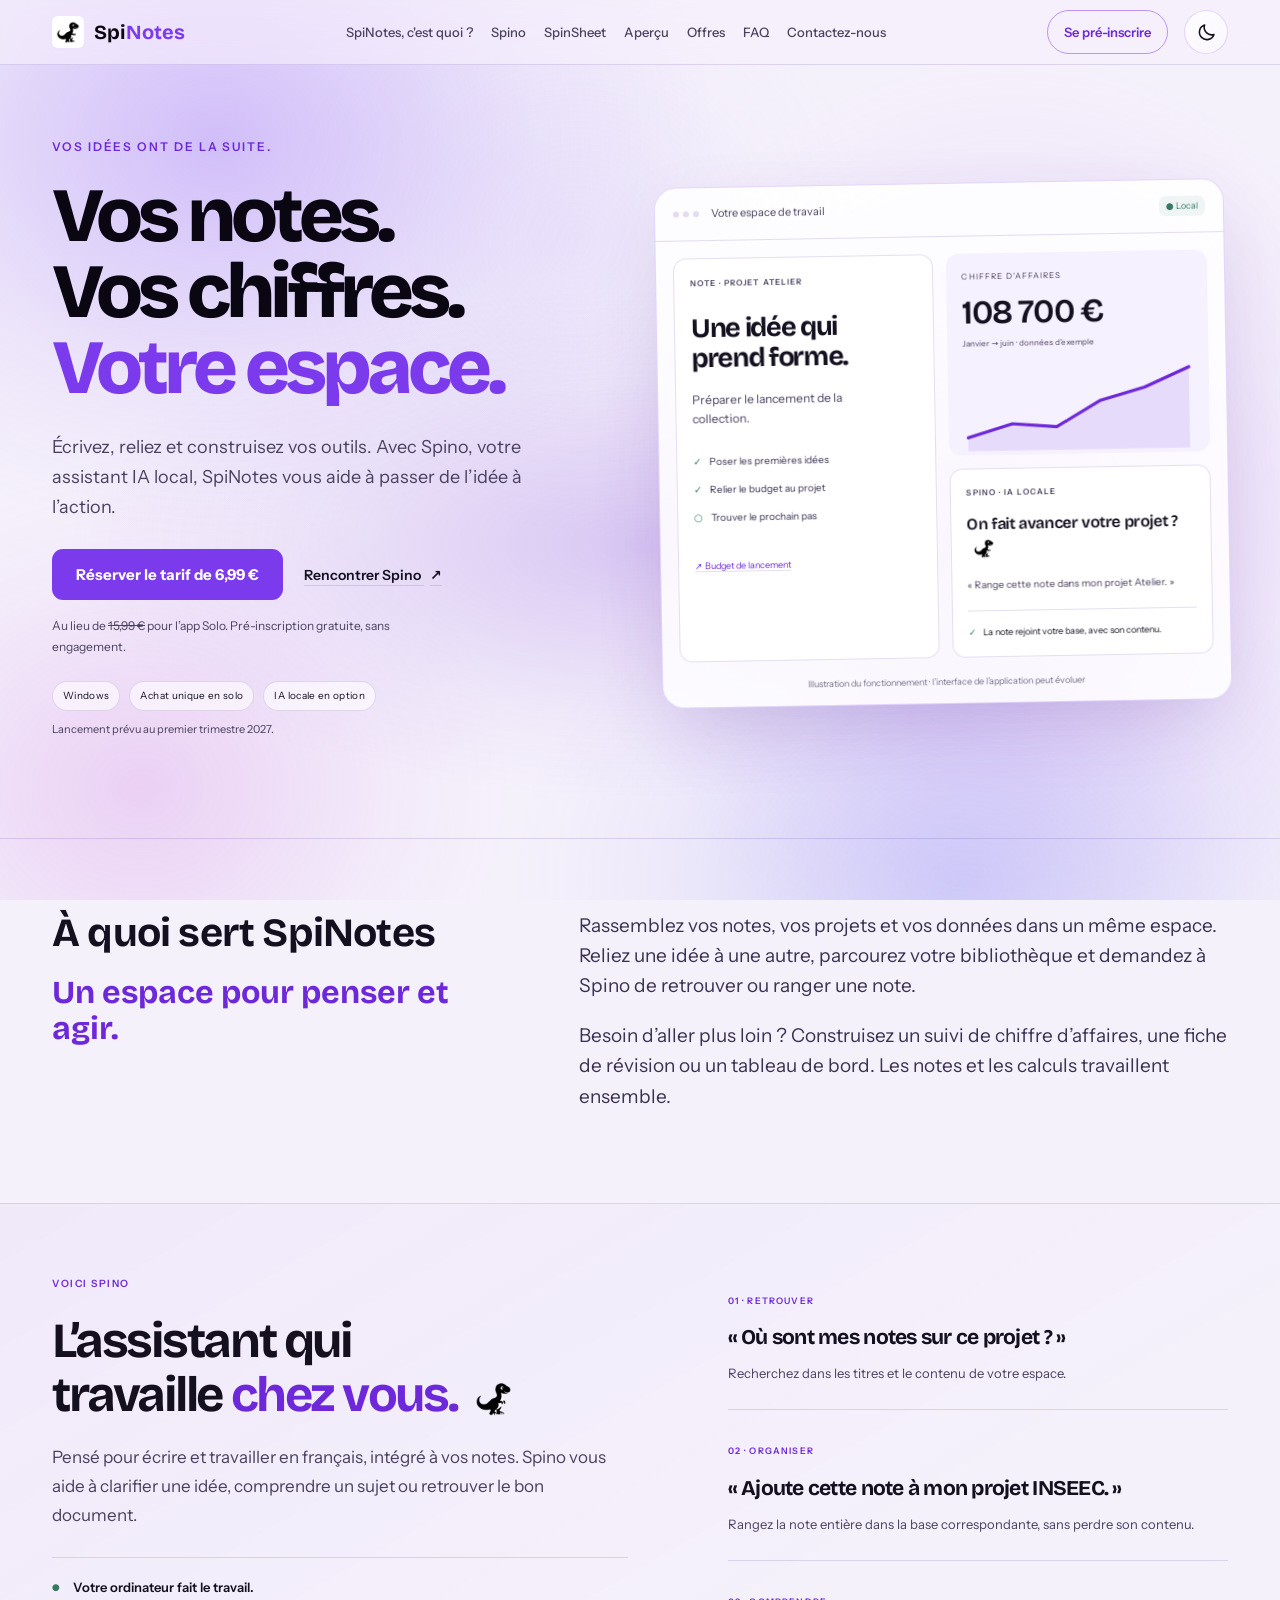
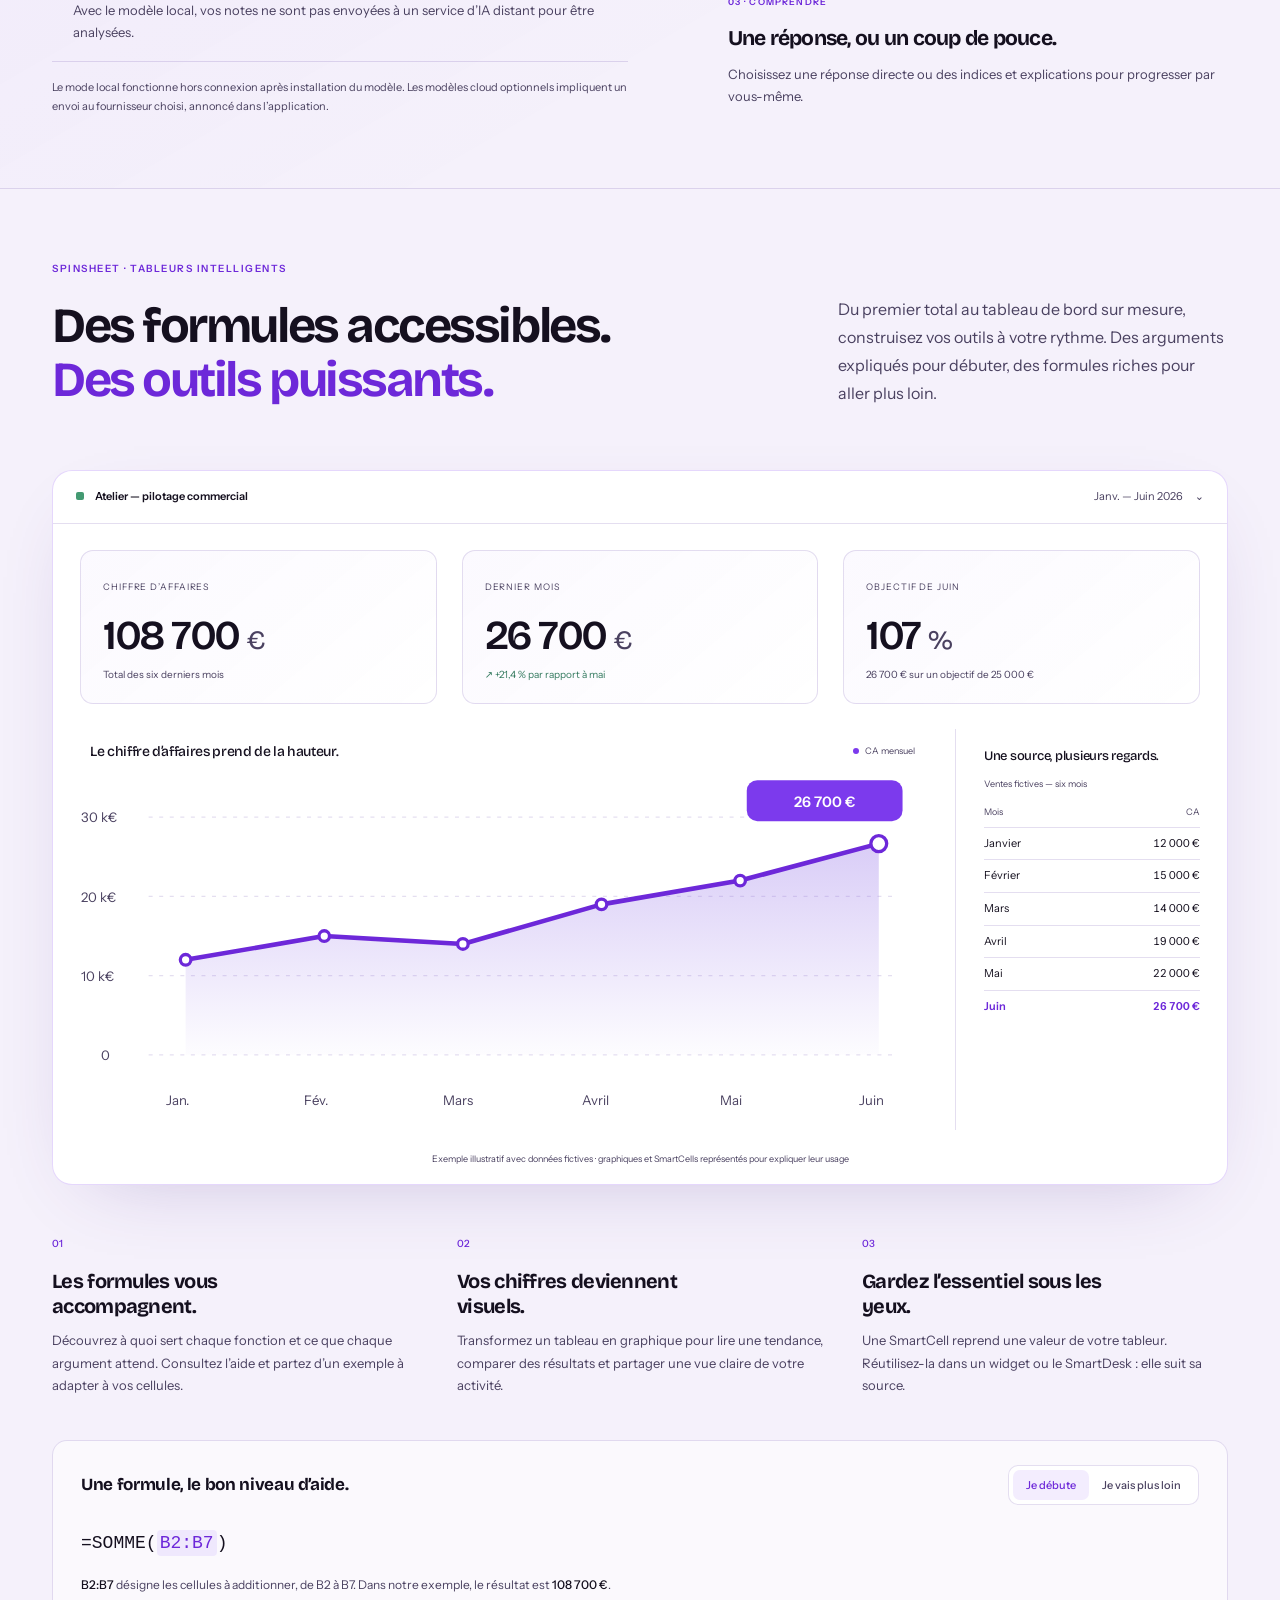
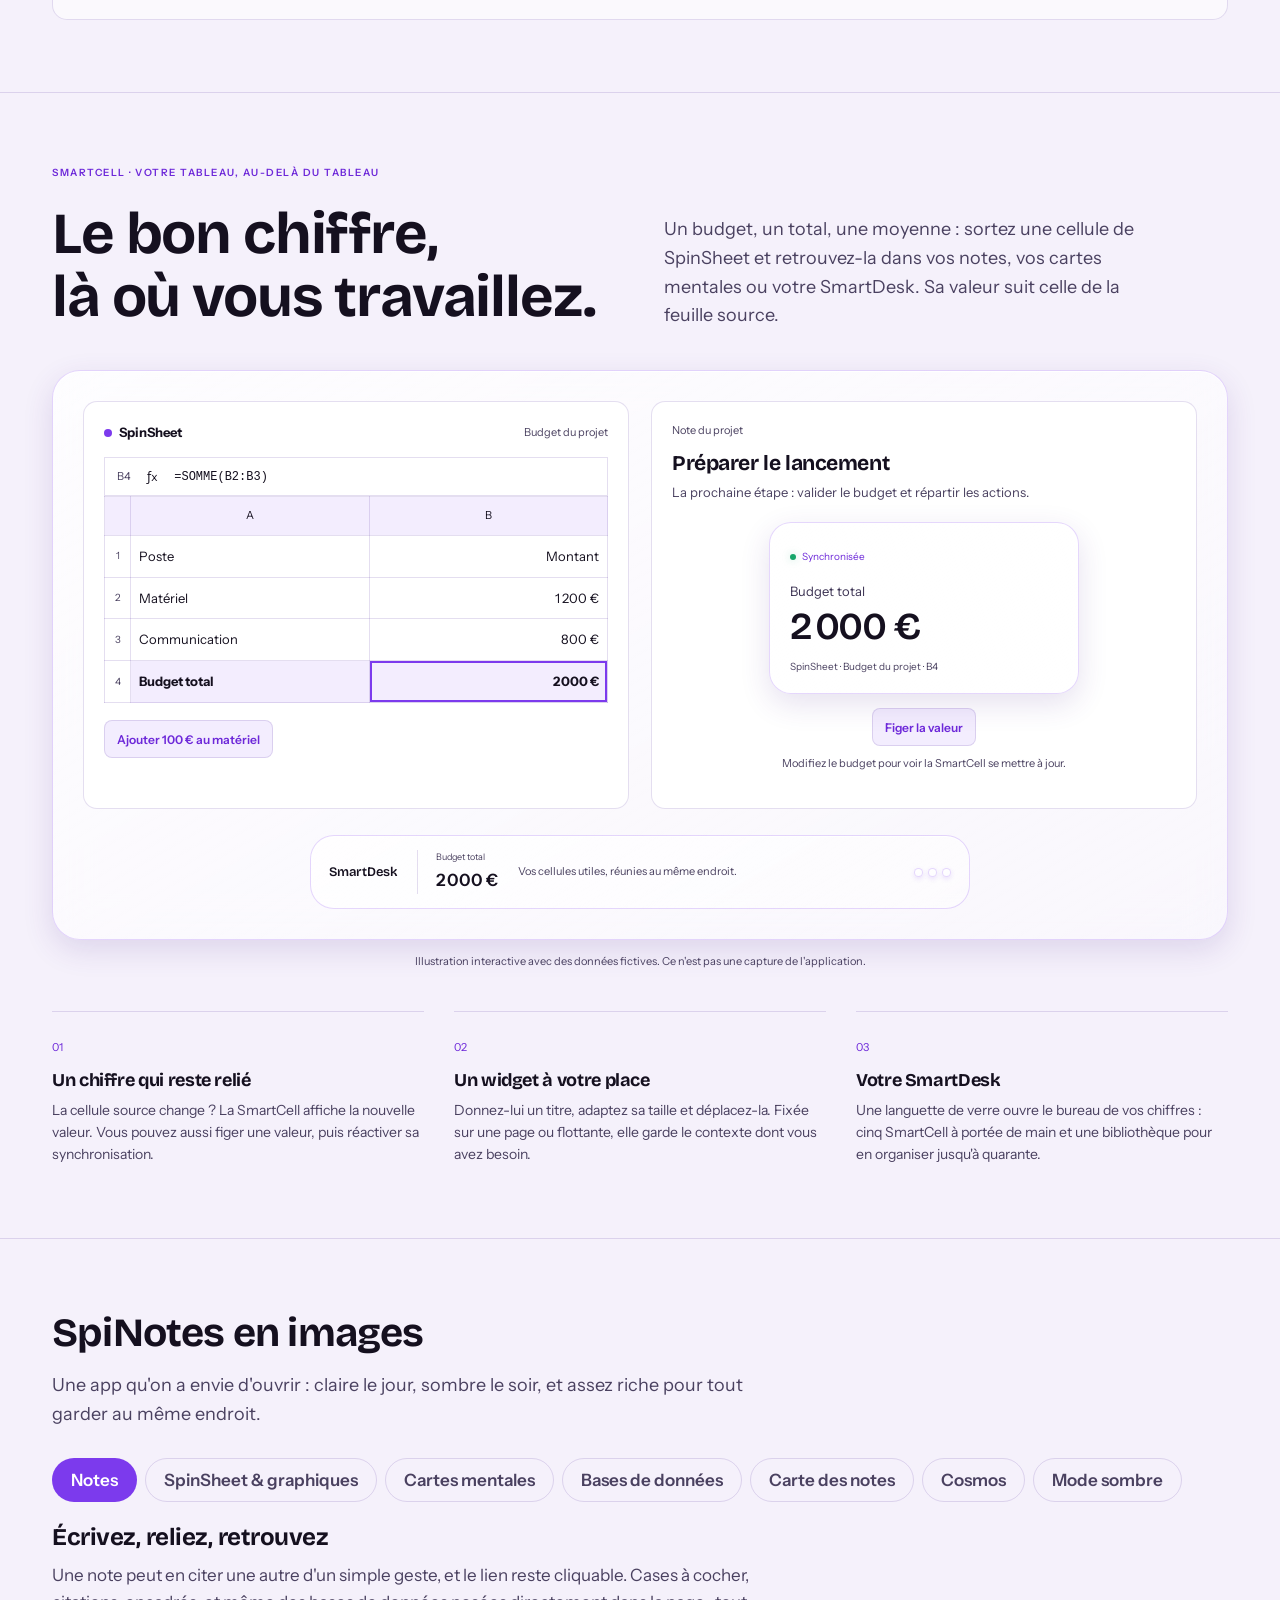
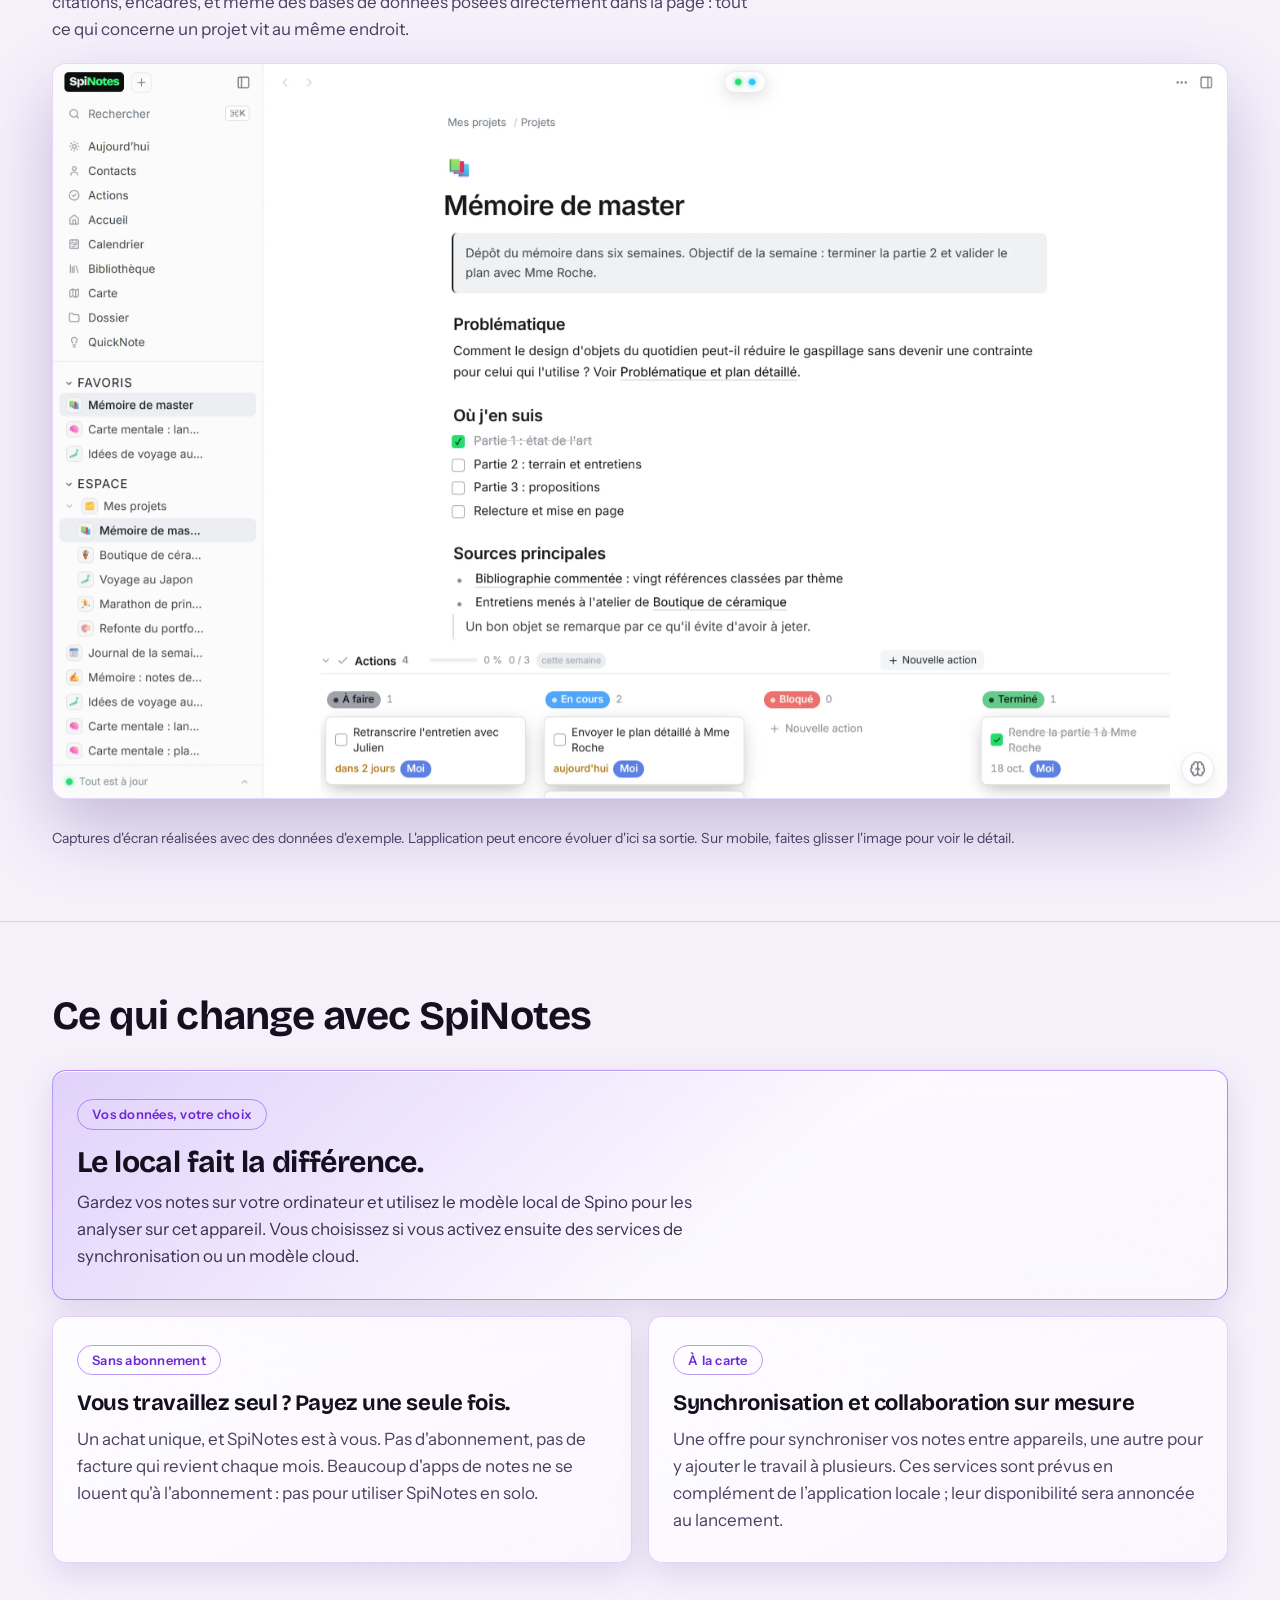
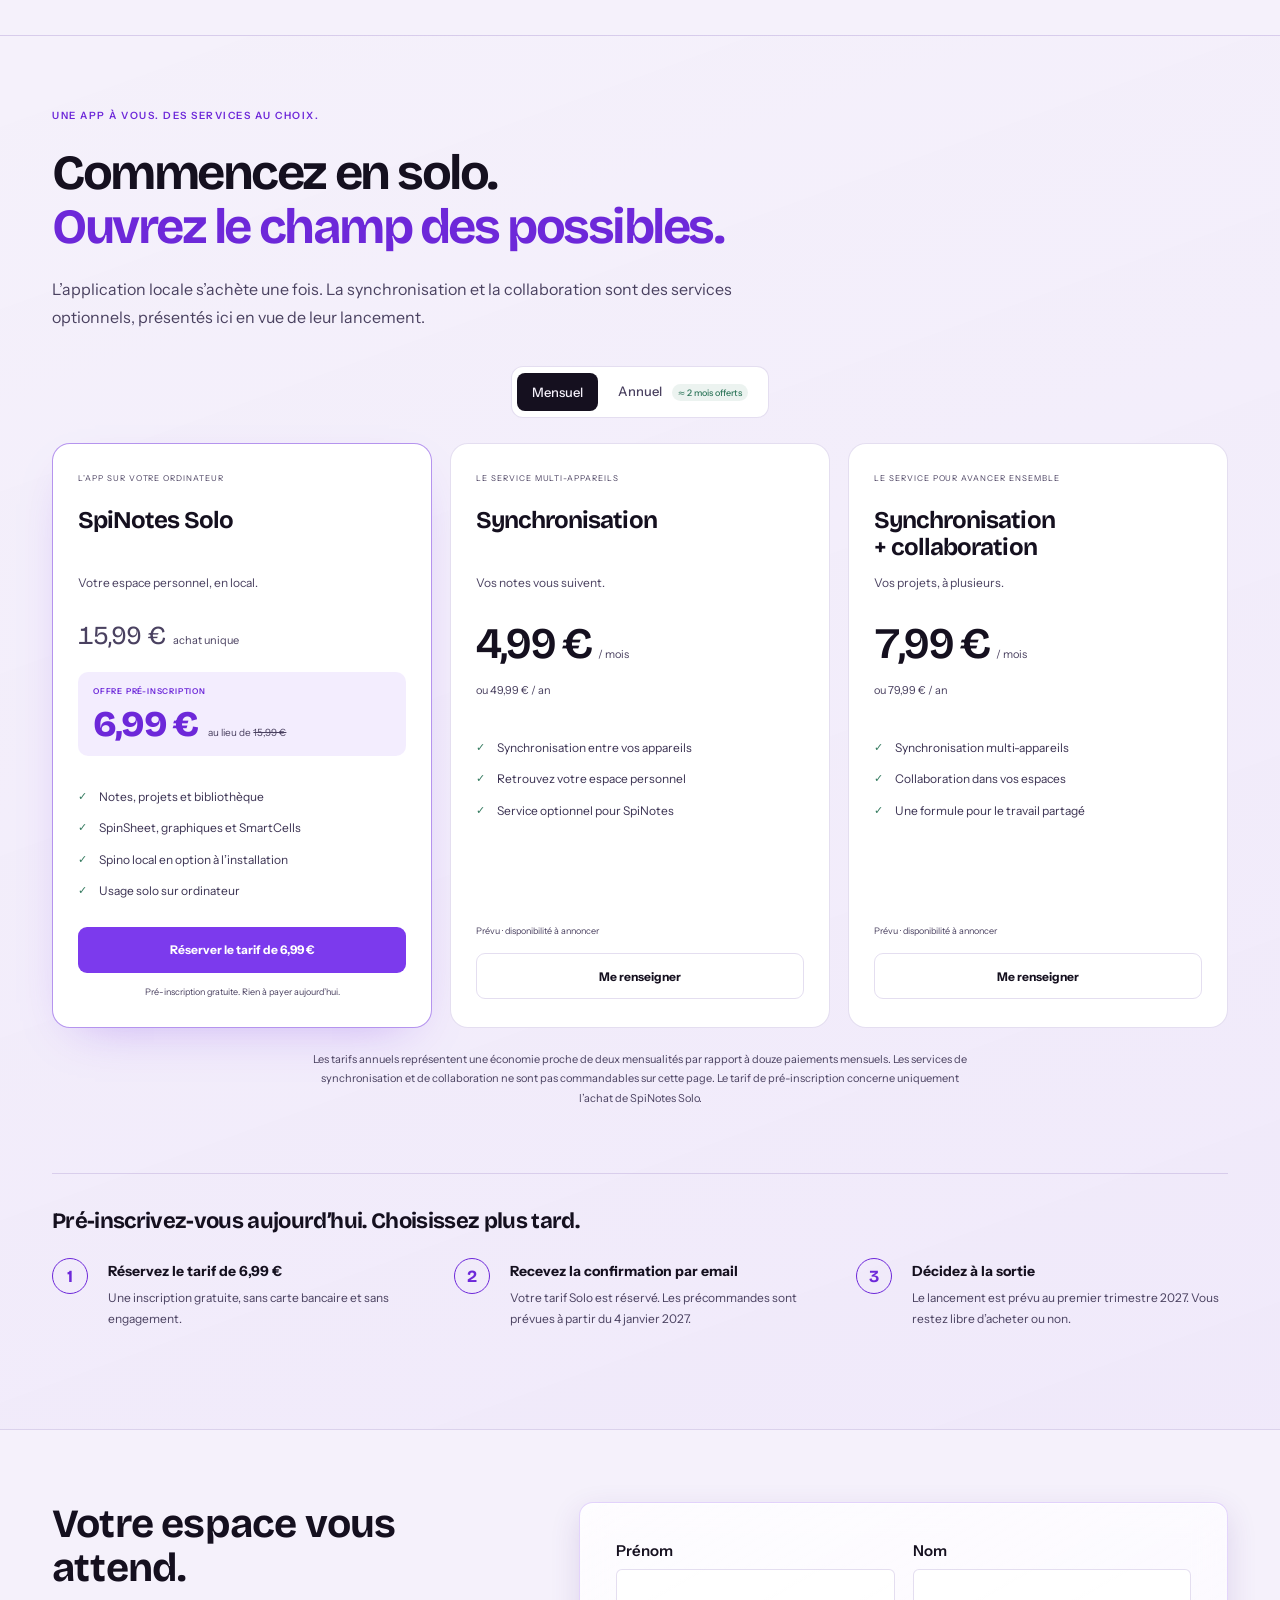
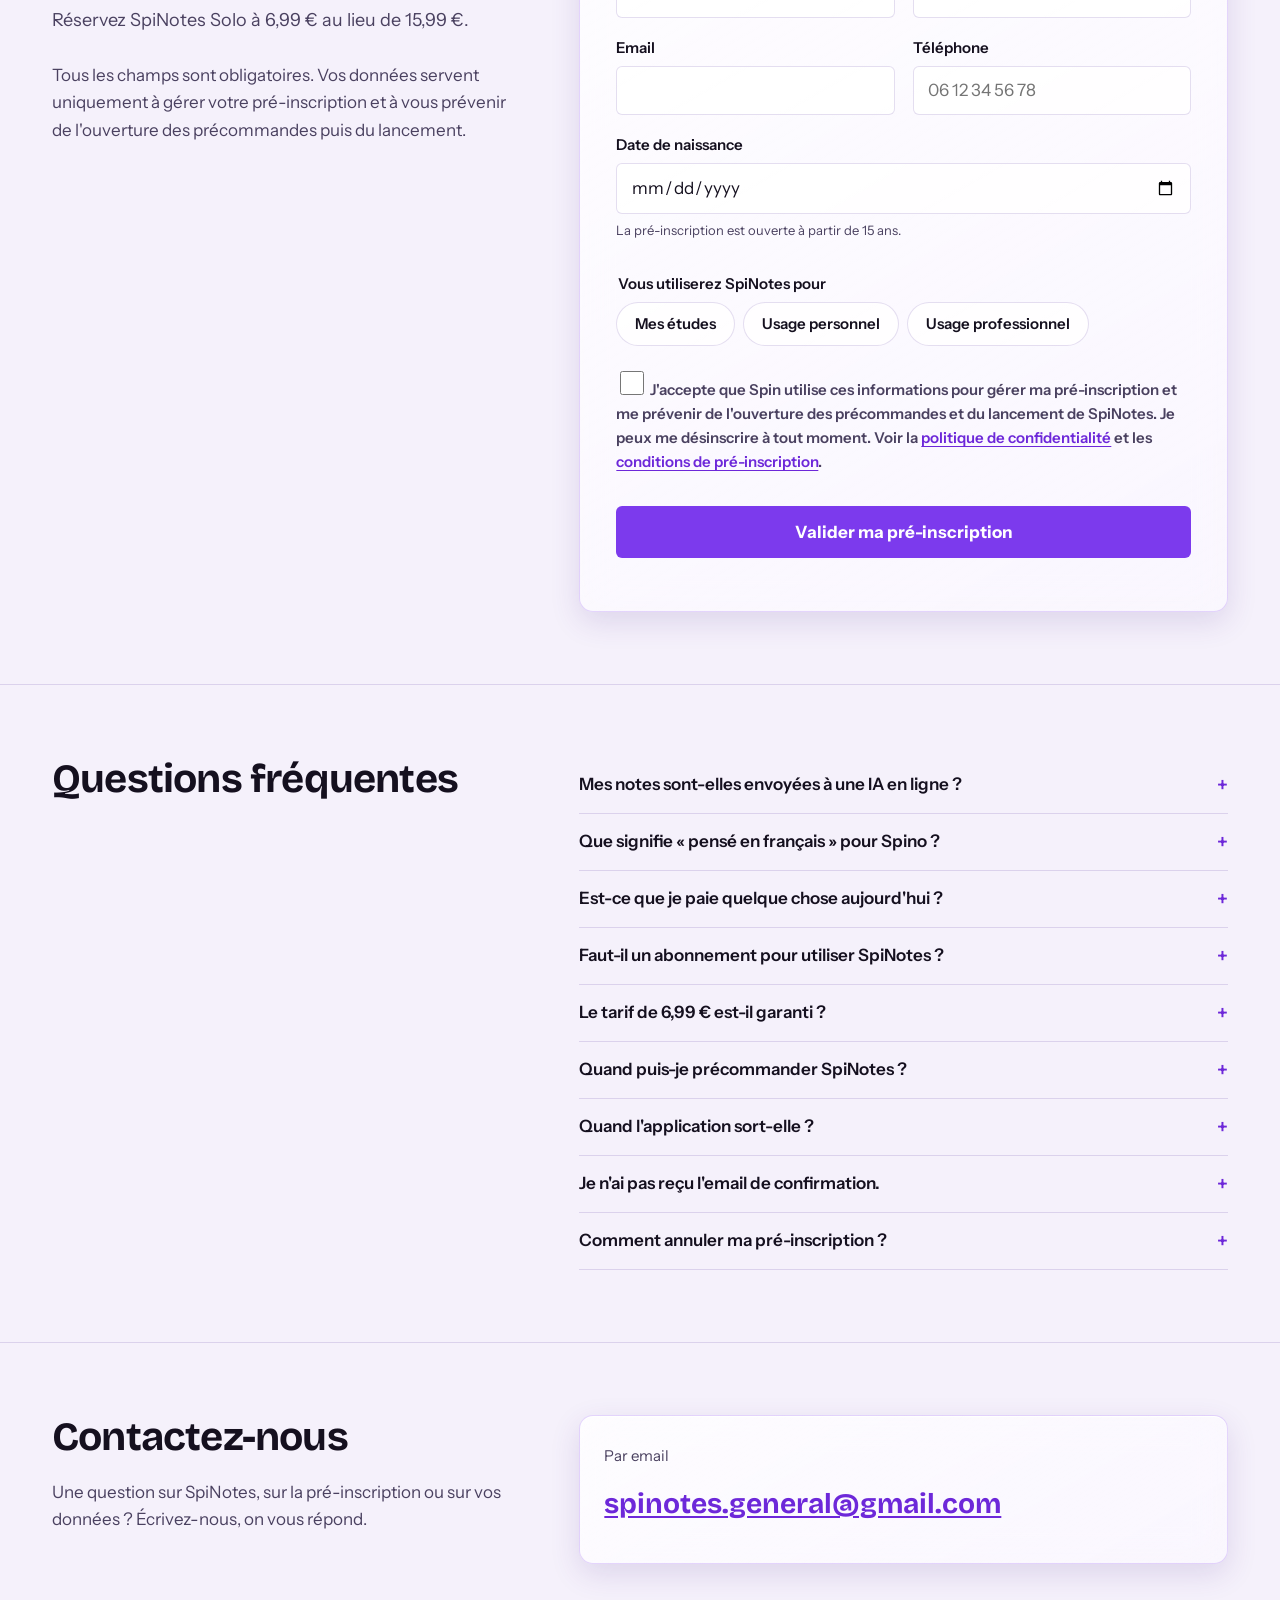
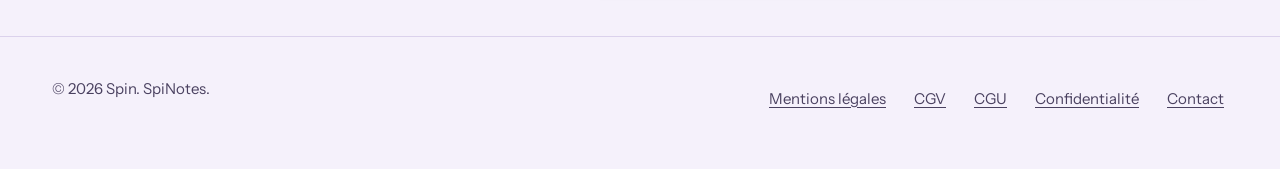
==== commit 494bd6b5: "Présenter Spino, nouveaux tarifs et outils SpinSheet" ====
--- a/index.html
+++ b/index.html
@@ -4,13 +4,13 @@
   <meta charset="utf-8">
   <meta http-equiv="Content-Security-Policy" content="default-src 'self'; script-src 'self'; style-src 'self' 'unsafe-inline'; img-src 'self' data:; font-src 'self'; connect-src 'self' https://spinotes-precommande.spinotes-precommande.workers.dev; form-action 'self'; base-uri 'self'; object-src 'none'">
   <meta name="viewport" content="width=device-width, initial-scale=1, viewport-fit=cover">
-  <title>SpiNotes | Ne rangez plus vos notes</title>
-  <meta name="description" content="Notes, SpinSheet et SmartCell : écrivez, calculez et gardez vos chiffres utiles sous les yeux. Achat unique sans abonnement en solo. Lancement au premier trimestre 2027 : pré-inscrivez-vous gratuitement pour réserver le tarif de 6,99 €.">
+  <title>SpiNotes — vos notes, vos chiffres, votre IA locale</title>
+  <meta name="description" content="Notes reliées, tableurs intelligents et Spino, votre assistant IA local. SpiNotes Solo à 15,99 € ; 6,99 € réservés aux pré-inscrits. Découvrez les offres de synchronisation et collaboration.">
   <link rel="canonical" href="https://spinotes.github.io/">
   <meta property="og:type" content="website">
   <meta property="og:locale" content="fr_FR">
-  <meta property="og:title" content="SpiNotes | Ne rangez plus vos notes">
-  <meta property="og:description" content="Lancement au premier trimestre 2027. Achat unique sans abonnement, IA française en local. Pré-inscription gratuite : 6,99 € réservés.">
+  <meta property="og:title" content="SpiNotes — vos notes, vos chiffres, votre IA locale">
+  <meta property="og:description" content="Un espace pour écrire, calculer et avancer avec Spino. Traitement IA local et tableurs accessibles. Pré-inscription gratuite : SpiNotes Solo à 6,99 € au lieu de 15,99 €.">
   <meta property="og:url" content="https://spinotes.github.io/">
   <meta property="og:image" content="https://spinotes.github.io/og.png">
   <meta name="twitter:card" content="summary_large_image">
@@ -23,7 +23,9 @@
   <link rel="preload" href="fonts/bricolage-grotesque.woff2" as="font" type="font/woff2" crossorigin>
   <link rel="preload" href="fonts/instrument-sans.woff2" as="font" type="font/woff2" crossorigin>
   <link rel="stylesheet" href="css/style.css">
+  <link rel="stylesheet" href="css/product042.css">
   <script src="js/main.js" defer></script>
+  <script src="js/product042.js" defer></script>
   <script src="js/smartcell.js" defer></script>
   <script src="js/stats.js" defer></script>
 </head>
@@ -36,13 +38,13 @@
       <a class="brand" href="./" aria-label="SpiNotes, accueil">
         <img src="logo.png" alt="" width="32" height="32"><span class="name">Spi<span>Notes</span></span></a>
       <nav class="site-nav" id="menu-principal" aria-label="Navigation principale">
-        <a href="#app">Découvrir</a>
-        <a href="#smartcell">SmartCell</a>
+        <a href="#app">SpiNotes, c'est quoi ?</a>
+        <a href="#spino">Spino</a>
+        <a href="#spinsheet">SpinSheet</a>
         <a href="#apercu">Aperçu</a>
-        <a href="#avantages">Avantages</a>
-        <a href="#offre">Tarif</a>
+        <a href="#offre">Offres</a>
         <a href="#faq">FAQ</a>
-        <a href="#contact">Contact</a>
+        <a href="#contact">Contactez-nous</a>
         <a class="nav-cta" href="#precommande">Se pré-inscrire</a>
       </nav>
       <a class="header-cta" href="#precommande" data-track="cta_header">Se pré-inscrire</a>
@@ -52,24 +54,23 @@
   </header>
 
   <main id="contenu">
-    <section class="hero">
-      <div class="wrap">
-        <p class="eyebrow">Lancement au premier trimestre 2027</p>
-        <h1>Spi<span>Notes</span></h1>
-        <p class="hero-lead">Vous écrivez, SpiNotes range. Reliez vos idées, calculez dans SpinSheet et gardez les chiffres utiles près de vos notes avec SmartCell.</p>
-
-        <div class="countdown" id="countdown" data-target="2027-01-04T00:00:00+01:00">
-          <p class="countdown-label">Ouverture des précommandes dans</p>
-          <div class="countdown-grid" aria-live="off">
-            <div class="countdown-unit"><strong data-unit="days">--</strong><span>jours</span></div>
-            <div class="countdown-unit"><strong data-unit="hours">--</strong><span>heures</span></div>
-            <div class="countdown-unit"><strong data-unit="minutes">--</strong><span>minutes</span></div>
-            <div class="countdown-unit"><strong data-unit="seconds">--</strong><span>secondes</span></div>
-          </div>
-        </div>
-
-        <a class="btn" href="#precommande" data-track="cta_hero">Je me pré-inscris</a>
-        <p class="hero-note">Gratuit et sans engagement. Les pré-inscrits gardent SpiNotes à <strong>6,99 €</strong>.</p>
+    <section class="hero hero-product">
+      <div class="wrap hero-layout">
+        <div class="hero-copy"><p class="eyebrow">Vos idées ont de la suite.</p>
+          <h1>Vos notes.<br>Vos chiffres.<br><span>Votre espace.</span></h1>
+          <p class="hero-lead">Écrivez, reliez et construisez vos outils. Avec Spino, votre assistant IA local, SpiNotes vous aide à passer de l’idée à l’action.</p>
+          <div class="hero-actions"><a class="btn" href="#precommande" data-track="cta_hero">Réserver le tarif de 6,99 €</a><a class="text-link" href="#spino">Rencontrer Spino <span aria-hidden="true">↗</span></a></div>
+          <p class="hero-note">Au lieu de <s>15,99 €</s> pour l’app Solo. Pré-inscription gratuite, sans engagement.</p>
+          <ul class="hero-facts" aria-label="L’essentiel"><li>Windows</li><li>Achat unique en solo</li><li>IA locale en option</li></ul>
+          <p class="launch-note">Lancement prévu au premier trimestre 2027.</p>
+        </div>
+        <div class="hero-workspace" aria-label="Illustration d’un espace SpiNotes">
+          <div class="workspace-top"><span class="window-dots" aria-hidden="true"><i></i><i></i><i></i></span><span>Votre espace de travail</span><span class="local-tag">● Local</span></div>
+          <div class="workspace-grid"><div class="workspace-note"><span class="mini-label">NOTE · PROJET ATELIER</span><h2>Une idée qui<br>prend forme.</h2><p>Préparer le lancement de la collection.</p><ul><li><span aria-hidden="true">✓</span> Poser les premières idées</li><li><span aria-hidden="true">✓</span> Relier le budget au projet</li><li><span aria-hidden="true">○</span> Trouver le prochain pas</li></ul><span class="note-link">↗ Budget de lancement</span></div>
+          <div class="workspace-number"><span>CHIFFRE D’AFFAIRES</span><strong>108 700 €</strong><small>Janvier → juin · données d’exemple</small><svg viewBox="0 0 260 100" role="img" aria-label="Évolution illustrative du chiffre d’affaires de janvier à juin"><path class="mini-area" d="M5 85 55 70 105 74 155 45 205 31 255 9V100H5Z"/><path class="mini-line" d="M5 85 55 70 105 74 155 45 205 31 255 9"/></svg></div>
+          <div class="workspace-spino"><span class="mini-label">SPINO · IA LOCALE</span><p>On fait avancer votre projet ? <img src="img/spino.png" width="32" height="32" alt=""/></p><span>« Range cette note dans mon projet Atelier. »</span><div class="spino-answer"><span aria-hidden="true">✓</span> La note rejoint votre base, avec son contenu.</div></div></div>
+          <p class="illustration-label">Illustration du fonctionnement · l’interface de l’application peut évoluer</p>
+        </div>
       </div>
     </section>
 
@@ -77,15 +78,22 @@
       <div class="wrap split">
         <div>
           <h2>À quoi sert SpiNotes</h2>
-          <p class="lead-accent">Fini le rangement.</p>
+          <p class="lead-accent">Un espace pour penser et agir.</p>
         </div>
         <div class="prose-block">
-          <p>Vous prenez une note, SpiNotes la classe à sa place. Plus de dossiers à créer, plus de tri le dimanche soir, plus de notes perdues au fond d'un tiroir numérique.</p>
-          <p>Le temps que vous passiez à organiser, vous le passez à autre chose : avancer sur un projet, réviser, ou simplement souffler.</p>
-        </div>
-      </div>
-    </section>
-
+          <p>Rassemblez vos notes, vos projets et vos données dans un même espace. Reliez une idée à une autre, parcourez votre bibliothèque et demandez à Spino de retrouver ou ranger une note.</p>
+          <p>Besoin d’aller plus loin ? Construisez un suivi de chiffre d’affaires, une fiche de révision ou un tableau de bord. Les notes et les calculs travaillent ensemble.</p>
+        </div>
+      </div>
+    </section>
+
+<section class="section section-spino" id="spino"><div class="wrap"><div class="spino-story"><div><p class="eyebrow">Voici Spino</p><h2>L’assistant qui<br>travaille <span>chez vous.</span> <img class="spino-heading-logo" src="img/spino.png" width="60" height="60" alt=""/></h2><p class="section-lead">Pensé pour écrire et travailler en français, intégré à vos notes. Spino vous aide à clarifier une idée, comprendre un sujet ou retrouver le bon document.</p><div class="privacy-line"><span aria-hidden="true">●</span><p><strong>Votre ordinateur fait le travail.</strong> Avec le modèle local, vos notes ne sont pas envoyées à un service d’IA distant pour être analysées.</p></div><p class="small-print">Le mode local fonctionne hors connexion après installation du modèle. Les modèles cloud optionnels impliquent un envoi au fournisseur choisi, annoncé dans l’application.</p></div><div class="spino-examples"><article><span>01 · RETROUVER</span><h3>« Où sont mes notes sur ce projet ? »</h3><p>Recherchez dans les titres et le contenu de votre espace.</p></article><article><span>02 · ORGANISER</span><h3>« Ajoute cette note à mon projet INSEEC. »</h3><p>Rangez la note entière dans la base correspondante, sans perdre son contenu.</p></article><article><span>03 · COMPRENDRE</span><h3>Une réponse, ou un coup de pouce.</h3><p>Choisissez une réponse directe ou des indices et explications pour progresser par vous-même.</p></article></div></div></div></section>
+<section class="section section-sheet" id="spinsheet"><div class="wrap"><div class="sheet-intro"><div><p class="eyebrow">SpinSheet · Tableurs intelligents</p><h2>Des formules accessibles.<br><span>Des outils puissants.</span></h2></div><p class="section-lead">Du premier total au tableau de bord sur mesure, construisez vos outils à votre rythme. Des arguments expliqués pour débuter, des formules riches pour aller plus loin.</p></div>
+<div class="revenue-dashboard"><div class="dashboard-top"><span><i aria-hidden="true"></i> Atelier — pilotage commercial</span><span>Janv. — Juin 2026 <span aria-hidden="true">⌄</span></span></div><div class="smart-metrics"><article><span>CHIFFRE D’AFFAIRES</span><strong>108 700 <small>€</small></strong><p>Total des six derniers mois</p></article><article><span>DERNIER MOIS</span><strong>26 700 <small>€</small></strong><p class="positive">↗ +21,4 % par rapport à mai</p></article><article><span>OBJECTIF DE JUIN</span><strong>107 <small>%</small></strong><p>26 700 € sur un objectif de 25 000 €</p></article></div>
+<div class="dashboard-bottom"><div class="chart-panel"><div class="chart-title"><h3>Le chiffre d’affaires prend de la hauteur.</h3><span><i></i> CA mensuel</span></div><svg class="revenue-chart" viewBox="0 0 640 272" role="img" aria-labelledby="revenue-title revenue-desc"><title id="revenue-title">Chiffre d’affaires mensuel — exemple fictif</title><desc id="revenue-desc">Janvier 12 000 euros, février 15 000, mars 14 000, avril 19 000, mai 22 000 et juin 26 700 euros.</desc><defs><linearGradient id="revenue-fill" x1="0" x2="0" y1="0" y2="1"><stop offset="0" stop-color="#9370e8" stop-opacity=".35"/><stop offset="1" stop-color="#9370e8" stop-opacity=".02"/></linearGradient></defs><g class="chart-grid"><path d="M52 35H620M52 95H620M52 155H620M52 215H620"/></g><g class="chart-axis"><text x="1" y="39">30 k€</text><text x="1" y="99">20 k€</text><text x="1" y="159">10 k€</text><text x="16" y="219">0</text><text x="65" y="253">Jan.</text><text x="170" y="253">Fév.</text><text x="275" y="253">Mars</text><text x="380" y="253">Avril</text><text x="485" y="253">Mai</text><text x="590" y="253">Juin</text></g><path fill="url(#revenue-fill)" d="M80 143L185 125L290 131L395 101L500 83L605 55V215H80Z"/><path class="chart-line" d="M80 143L185 125L290 131L395 101L500 83L605 55"/><g class="chart-points"><circle cx="80" cy="143" r="4"/><circle cx="185" cy="125" r="4"/><circle cx="290" cy="131" r="4"/><circle cx="395" cy="101" r="4"/><circle cx="500" cy="83" r="4"/><circle cx="605" cy="55" r="6"/></g><g class="chart-callout"><rect x="505" y="7" width="118" height="31" rx="8"/><text x="564" y="27" text-anchor="middle">26 700 €</text></g></svg></div><div class="sheet-data"><h3>Une source, plusieurs regards.</h3><table><caption>Ventes fictives — six mois</caption><thead><tr><th scope="col">Mois</th><th scope="col">CA</th></tr></thead><tbody><tr><th scope="row">Janvier</th><td>12 000 €</td></tr><tr><th scope="row">Février</th><td>15 000 €</td></tr><tr><th scope="row">Mars</th><td>14 000 €</td></tr><tr><th scope="row">Avril</th><td>19 000 €</td></tr><tr><th scope="row">Mai</th><td>22 000 €</td></tr><tr><th scope="row">Juin</th><td>26 700 €</td></tr></tbody></table></div></div><p class="illustration-label">Exemple illustratif avec données fictives · graphiques et SmartCells représentés pour expliquer leur usage</p></div>
+<div class="sheet-details"><article><span class="feature-number">01</span><h3>Les formules vous accompagnent.</h3><p>Découvrez à quoi sert chaque fonction et ce que chaque argument attend. Consultez l’aide et partez d’un exemple à adapter à vos cellules.</p></article><article><span class="feature-number">02</span><h3>Vos chiffres deviennent visuels.</h3><p>Transformez un tableau en graphique pour lire une tendance, comparer des résultats et partager une vue claire de votre activité.</p></article><article><span class="feature-number">03</span><h3>Gardez l’essentiel sous les yeux.</h3><p>Une SmartCell reprend une valeur de votre tableur. Réutilisez-la dans un widget ou le SmartDesk : elle suit sa source.</p></article></div>
+<div class="formula-demo"><div class="formula-demo-head"><h3>Une formule, le bon niveau d’aide.</h3><div role="group" aria-label="Niveau de l’exemple de formule"><button type="button" aria-pressed="true" data-formula-mode="debuter">Je débute</button><button type="button" aria-pressed="false" data-formula-mode="avancer">Je vais plus loin</button></div></div><div data-formula-panel="debuter"><code>=SOMME(<span>B2:B7</span>)</code><p><strong>B2:B7</strong> désigne les cellules à additionner, de B2 à B7. Dans notre exemple, le résultat est <strong>108 700 €</strong>.</p></div><div data-formula-panel="avancer" hidden><code>=SOMME.SI(<span>C2:C50</span>;&quot;Payé&quot;;<span>D2:D50</span>)</code><p>Additionnez les montants de <strong>D2:D50</strong> uniquement lorsque la cellule correspondante de <strong>C2:C50</strong> contient « Payé ». Une base simple pour suivre le chiffre d’affaires encaissé.</p></div></div>
+</div></section>
     <section class="section smartcell-section" id="smartcell" aria-labelledby="smartcell-title">
       <div class="wrap">
         <div class="smartcell-heading">
@@ -204,7 +212,7 @@
           </div>
         </div>
 
-        <p class="shots-note">Captures d'écran et illustrations réalisées avec des données d'exemple. L'application peut encore évoluer d'ici sa sortie. Sur mobile, faites glisser l'image pour voir le détail.</p>
+        <p class="shots-note">Captures d'écran réalisées avec des données d'exemple. L'application peut encore évoluer d'ici sa sortie. Sur mobile, faites glisser l'image pour voir le détail.</p>
       </div>
     </section>
 
@@ -213,9 +221,9 @@
         <h2>Ce qui change avec SpiNotes</h2>
         <div class="cards">
           <article class="card card-featured">
-            <span class="pill">Vos données protégées</span>
-            <h3>Une IA française, qui reste chez vous</h3>
-            <p>Le moteur d'IA de SpiNotes est français et fonctionne en local, directement sur votre appareil. Vos notes ne sont pas envoyées sur un serveur pour être analysées : elles restent à vous, et vos données restent protégées.</p>
+            <span class="pill">Vos données, votre choix</span>
+            <h3>Le local fait la différence.</h3>
+            <p>Gardez vos notes sur votre ordinateur et utilisez le modèle local de Spino pour les analyser sur cet appareil. Vous choisissez si vous activez ensuite des services de synchronisation ou un modèle cloud.</p>
           </article>
           <article class="card">
             <span class="pill">Sans abonnement</span>
@@ -225,45 +233,23 @@
           <article class="card">
             <span class="pill">À la carte</span>
             <h3>Synchronisation et collaboration sur mesure</h3>
-            <p>La synchronisation entre appareils et le travail à plusieurs font partie des évolutions prévues. Des formules facultatives sont en préparation, distinctes de l'achat de l'application en solo.</p>
+            <p>Une offre pour synchroniser vos notes entre appareils, une autre pour y ajouter le travail à plusieurs. Ces services sont prévus en complément de l’application locale ; leur disponibilité sera annoncée au lancement.</p>
           </article>
         </div>
       </div>
     </section>
 
-    <section class="section" id="offre">
-      <div class="wrap split">
-        <div>
-          <h2>Comment marche la pré-inscription</h2>
-          <div class="price-line">
-            <span class="price">6,99 €</span>
-            <p class="price-note">Achat unique, tarif réservé aux pré-inscrits
-              <small>Rien à payer aujourd'hui. Pré-inscription gratuite et sans engagement.</small>
-            </p>
-          </div>
-          <p style="color:var(--muted)">Le tarif de 6,99 € est réservé aux personnes pré-inscrites. Il ne sera plus proposé ensuite.</p>
-        </div>
-        <ol class="steps">
-          <li>
-            <strong>Vous vous pré-inscrivez</strong>
-            <p>Deux minutes, aucune carte bancaire demandée.</p>
-          </li>
-          <li>
-            <strong>Vous recevez un email de confirmation</strong>
-            <p>Il confirme que votre pré-inscription est bien enregistrée et que le tarif de 6,99 € vous est réservé.</p>
-          </li>
-          <li>
-            <strong>Le 4 janvier 2027, les précommandes ouvrent</strong>
-            <p>Vous recevez un email avec le lien pour précommander SpiNotes à 6,99 €. L'application est ensuite lancée au premier trimestre 2027.</p>
-          </li>
-        </ol>
-      </div>
-    </section>
+    <section class="section section-pricing" id="offre"><div class="wrap"><p class="eyebrow">Une app à vous. Des services au choix.</p><h2>Commencez en solo.<br><span>Ouvrez le champ des possibles.</span></h2><p class="section-lead">L’application locale s’achète une fois. La synchronisation et la collaboration sont des services optionnels, présentés ici en vue de leur lancement.</p><div class="billing-control" role="group" aria-label="Facturation des services optionnels"><button type="button" data-billing="monthly" aria-pressed="true">Mensuel</button><button type="button" data-billing="yearly" aria-pressed="false">Annuel <span>≈ 2 mois offerts</span></button></div>
+<div class="pricing-grid"><article class="plan plan-solo"><span class="plan-tag">L’APP SUR VOTRE ORDINATEUR</span><h3>SpiNotes Solo</h3><p>Votre espace personnel, en local.</p><div class="plan-price"><strong>15,99 €</strong><span>achat unique</span></div><div class="early-price"><span>OFFRE PRÉ-INSCRIPTION</span><strong class="price">6,99 € <small>au lieu de <s>15,99 €</s></small></strong></div><ul><li>Notes, projets et bibliothèque</li><li>SpinSheet, graphiques et SmartCells</li><li>Spino local en option à l’installation</li><li>Usage solo sur ordinateur</li></ul><a class="btn" href="#precommande" data-track="cta_offre">Réserver le tarif de 6,99 €</a><small>Pré-inscription gratuite. Rien à payer aujourd’hui.</small></article>
+<article class="plan"><span class="plan-tag">LE SERVICE MULTI-APPAREILS</span><h3>Synchronisation</h3><p>Vos notes vous suivent.</p><div class="plan-price" data-price-plan="sync" aria-live="polite"><strong data-price-value>4,99 €</strong><span data-price-period>/ mois</span></div><p class="plan-alternative" data-price-alternative>ou 49,99 € / an</p><ul><li>Synchronisation entre vos appareils</li><li>Retrouvez votre espace personnel</li><li>Service optionnel pour SpiNotes</li></ul><span class="availability">Prévu · disponibilité à annoncer</span><a class="btn btn-outline" href="#contact">Me renseigner</a></article>
+<article class="plan"><span class="plan-tag">LE SERVICE POUR AVANCER ENSEMBLE</span><h3>Synchronisation<br>+ collaboration</h3><p>Vos projets, à plusieurs.</p><div class="plan-price" data-price-plan="collab" aria-live="polite"><strong data-price-value>7,99 €</strong><span data-price-period>/ mois</span></div><p class="plan-alternative" data-price-alternative>ou 79,99 € / an</p><ul><li>Synchronisation multi-appareils</li><li>Collaboration dans vos espaces</li><li>Une formule pour le travail partagé</li></ul><span class="availability">Prévu · disponibilité à annoncer</span><a class="btn btn-outline" href="#contact">Me renseigner</a></article></div>
+<p class="pricing-note">Les tarifs annuels représentent une économie proche de deux mensualités par rapport à douze paiements mensuels. Les services de synchronisation et de collaboration ne sont pas commandables sur cette page. Le tarif de pré-inscription concerne uniquement l’achat de SpiNotes Solo.</p>
+<div class="signup-steps"><h3>Pré-inscrivez-vous aujourd’hui. Choisissez plus tard.</h3><ol class="steps"><li><strong>Réservez le tarif de 6,99 €</strong><p>Une inscription gratuite, sans carte bancaire et sans engagement.</p></li><li><strong>Recevez la confirmation par email</strong><p>Votre tarif Solo est réservé. Les précommandes sont prévues à partir du 4 janvier 2027.</p></li><li><strong>Décidez à la sortie</strong><p>Le lancement est prévu au premier trimestre 2027. Vous restez libre d’acheter ou non.</p></li></ol></div></div></section>
 
     <section class="section" id="precommande">
       <div class="wrap split">
         <div>
-          <h2>Se pré-inscrire à SpiNotes</h2>
+          <h2>Votre espace vous attend.</h2><p class="section-lead">Réservez SpiNotes Solo à 6,99 € au lieu de 15,99 €.</p>
           <p style="color:var(--muted)">Tous les champs sont obligatoires. Vos données servent uniquement à gérer votre pré-inscription et à vous prévenir de l'ouverture des précommandes puis du lancement.</p>
         </div>
 
@@ -342,14 +328,14 @@
         <div>
           <h2>Questions fréquentes</h2>
         </div>
-        <div class="faq">
+        <div class="faq"><details><summary>Mes notes sont-elles envoyées à une IA en ligne ?</summary><p>Avec le modèle local de Spino, l’analyse se fait sur votre ordinateur. Aucun contenu n’est envoyé à un service d’IA distant pour cette analyse. Choisir un modèle cloud optionnel implique en revanche un envoi au fournisseur, annoncé dans l’application. La synchronisation est un service distinct.</p></details><details><summary>Que signifie « pensé en français » pour Spino ?</summary><p>Spino est l’assistant de SpiNotes, avec une interface et des usages pensés pour travailler en français. Le modèle local actuellement distribué repose sur Qwen3, un modèle tiers : il ne faut pas confondre l’assistant SpiNotes avec l’origine du modèle utilisé.</p></details>
           <details>
             <summary>Est-ce que je paie quelque chose aujourd'hui ?</summary>
             <p>Non. La pré-inscription est gratuite et sans engagement. Vous payez 6,99 € une seule fois, seulement si vous décidez de précommander SpiNotes.</p>
           </details>
           <details>
             <summary>Faut-il un abonnement pour utiliser SpiNotes ?</summary>
-            <p>Non. L'application s'achète une seule fois, sans abonnement. Des options facultatives de synchronisation entre appareils et de collaboration sont en préparation. Leur contenu et leurs tarifs seront précisés avant leur disponibilité.</p>
+            <p>Non pour l’usage solo sur ordinateur : l’application coûte 15,99 € en achat unique, ou 6,99 € pour les pré-inscrits. Les services optionnels prévus sont la synchronisation à 4,99 €/mois ou 49,99 €/an, et la synchronisation avec collaboration à 7,99 €/mois ou 79,99 €/an. Leur disponibilité sera annoncée ; ils ne sont pas souscrits avec ce formulaire.</p>
           </details>
           <details>
             <summary>Le tarif de 6,99 € est-il garanti ?</summary>
@@ -362,14 +348,6 @@
           <details>
             <summary>Quand l'application sort-elle ?</summary>
             <p>Le lancement de SpiNotes est prévu au premier trimestre 2027. Les pré-inscrits sont prévenus par email dès que la date exacte est connue.</p>
-          </details>
-          <details>
-            <summary>À quoi sert une SmartCell ?</summary>
-            <p>Elle affiche une cellule de SpinSheet en dehors de son tableau, par exemple dans une note ou dans le SmartDesk. Sa valeur suit la source tant qu'elle est synchronisée. Vous pouvez la figer pour conserver un résultat de référence, puis réactiver le lien.</p>
-          </details>
-          <details>
-            <summary>SpinSheet remplace-t-il toutes les fonctions d'Excel ?</summary>
-            <p>SpinSheet est un tableur intégré à SpiNotes : formules de calcul, sommes, moyennes, arrondis, mise en forme, onglets, import/export Excel et graphiques en colonnes. Sa compatibilité évolue ; toutes les fonctions avancées, macros et objets des classeurs Excel ne sont pas pris en charge.</p>
           </details>
           <details>
             <summary>Je n'ai pas reçu l'email de confirmation.</summary>
--- a/css/product042.css
+++ b/css/product042.css
@@ -0,0 +1,16 @@
+/* SpiNotes — présentation produit, version locale de novembre 2026. */
+:root{--wrap:1240px;--product-green:#347a5f;--product-paper:color-mix(in srgb,var(--surface-solid) 86%,transparent)}
+:root[data-theme=dark]{--product-green:#81d2ae}
+.hero-product{padding:72px 0 88px}.hero-layout{display:grid;grid-template-columns:1fr 1.04fr;align-items:center;gap:58px}.hero-product h1{font-size:clamp(3.4rem,6vw,5.3rem);line-height:.99;letter-spacing:-.065em;max-width:10ch;margin:22px 0 27px}.hero-product .eyebrow{font-size:12px;letter-spacing:.16em}.hero-product .hero-lead{font-size:18px;line-height:1.65;max-width:42ch;margin-bottom:27px}.hero-actions{display:flex;align-items:center;gap:21px;flex-wrap:wrap}.hero-product .btn{padding:0 24px;border-radius:11px;font-size:15px;min-height:51px}.text-link{color:var(--text);font-size:14px;font-weight:600;text-underline-offset:5px;text-decoration-color:var(--line)}.text-link span{margin-left:6px}.hero-product .hero-note{font-size:12px;line-height:1.7;max-width:43ch}.hero-facts{list-style:none;padding:0;margin:24px 0 10px;display:flex;gap:9px;flex-wrap:wrap}.hero-facts li{padding:6px 10px;font-size:10px;letter-spacing:.035em;border:1px solid var(--line);border-radius:30px;background:var(--chip-bg)}.launch-note{font-size:11px;color:var(--muted)}
+.hero-workspace{background:var(--product-paper);border:1px solid var(--glass-border);border-radius:22px;box-shadow:0 26px 80px -20px rgb(82 49 136 / .24),inset 0 1px 0 var(--glass-hi);overflow:hidden;transform:rotate(-1deg);position:relative;isolation:isolate}.workspace-top{display:flex;gap:12px;align-items:center;padding:16px 18px;border-bottom:1px solid var(--line);font-size:11px;color:var(--muted)}.workspace-top>span:nth-child(2){flex:1}.window-dots{display:flex;gap:4px}.window-dots i{width:6px;height:6px;border-radius:50%;background:var(--line)}.local-tag{color:var(--product-green);padding:3px 7px;font-size:9px;background:color-mix(in srgb,var(--product-green) 7%,transparent);border-radius:7px}.workspace-grid{display:grid;grid-template-columns:1fr 1fr;padding:17px;gap:13px}.workspace-note{padding:18px 16px;grid-row:span 2;background:var(--surface-solid);border:1px solid var(--line);border-radius:13px;min-width:0}.mini-label{display:block;font-size:8px;letter-spacing:.13em;font-weight:600;color:var(--muted)}.workspace-note h2{font-size:27px;line-height:1.12;letter-spacing:-.05em;margin:23px 0 16px}.workspace-note p{font-size:12px;line-height:1.65;color:var(--muted);max-width:19ch}.workspace-note ul{list-style:none;padding:0;margin:25px 0;font-size:10px;line-height:1.5;color:var(--text-soft)}.workspace-note li{margin:13px 0;display:flex;gap:8px}.workspace-note li>span{color:var(--product-green)}.note-link{font-size:9px;line-height:1.5;border-bottom:1px solid var(--line);color:var(--accent-text)}.workspace-number{padding:17px 15px 4px;background:color-mix(in srgb,var(--accent) 7%,var(--surface-solid));border-radius:13px;overflow:hidden;min-width:0}.workspace-number>span{font-size:8px;letter-spacing:.13em;color:var(--muted);display:block}.workspace-number strong{font:600 clamp(22px,2.7vw,33px) var(--font-title);letter-spacing:-.05em;display:block;margin-top:9px;white-space:nowrap}.workspace-number small{font-size:8px;color:var(--muted);display:block;margin-top:5px}.workspace-number svg{width:100%;height:auto;display:block;margin-top:12px}.mini-area{fill:color-mix(in srgb,var(--accent) 12%,transparent)}.mini-line{fill:none;stroke:var(--accent-text);stroke-width:3.5;stroke-linecap:round;stroke-linejoin:round}.workspace-spino{min-width:0;border:1px solid var(--line);border-radius:13px;background:var(--surface-solid);padding:17px 15px}.workspace-spino>p{font:600 16px/1.35 var(--font-title);margin:15px 0 16px;letter-spacing:-.025em}.workspace-spino img{display:inline-block;width:26px;height:26px;object-fit:contain;vertical-align:middle;margin-left:4px}.workspace-spino>span:not(.mini-label){display:block;font-size:10px;color:var(--muted);line-height:1.6}.spino-answer{margin-top:17px;padding-top:13px;border-top:1px solid var(--line);font-size:9px;line-height:1.7;display:flex;gap:7px}.spino-answer>span{color:var(--product-green)}.illustration-label{font-size:9px;line-height:1.6;color:var(--muted);margin:0;padding:0 18px 13px}.hero-workspace .illustration-label{text-align:center;opacity:.75}
+.section-spino{background:linear-gradient(150deg,color-mix(in srgb,var(--accent) 4%,transparent),transparent 65%)}.spino-story{display:grid;grid-template-columns:1.15fr 1fr;gap:100px;align-items:center}.section .eyebrow{font-size:10px;letter-spacing:.15em;margin-bottom:22px}.spino-story h2,.section-sheet h2,.section-pricing h2{font-size:clamp(31px,4vw,49px);line-height:1.1;letter-spacing:-.05em;margin-bottom:25px}.spino-story h2>span,.section-sheet h2>span,.section-pricing h2>span{color:var(--accent-text)}.spino-heading-logo{display:inline-block;width:47px;height:47px;object-fit:contain;vertical-align:bottom;margin-left:4px}.spino-story .section-lead{font-size:17px;line-height:1.7}.privacy-line{display:flex;gap:13px;padding:18px 0;margin-top:25px;border-top:1px solid var(--line);border-bottom:1px solid var(--line)}.privacy-line>span{font-size:9px;line-height:2.5;color:var(--product-green)}.privacy-line p{font-size:13px;line-height:1.7;margin:0;color:var(--muted)}.privacy-line strong{display:block;color:var(--text);font-weight:600}.small-print{font-size:11px;line-height:1.75;color:var(--muted);margin:16px 0 0}.spino-examples{display:flex;flex-direction:column;gap:0}.spino-examples article{padding:25px 0;border-bottom:1px solid var(--line)}.spino-examples article:first-child{padding-top:0}.spino-examples article:last-child{border:0;padding-bottom:0}.spino-examples article>span{font-size:9px;font-weight:600;letter-spacing:.13em;color:var(--accent-text)}.spino-examples h3{font-size:21px;line-height:1.25;letter-spacing:-.035em;margin:12px 0}.spino-examples p{font-size:13px;color:var(--muted);margin:0;line-height:1.7}
+.sheet-intro{display:flex;gap:50px;align-items:flex-end;justify-content:space-between;margin-bottom:38px}.sheet-intro>div{flex:1}.sheet-intro .section-lead{flex:0 1 390px;font-size:16px;line-height:1.75;margin-bottom:25px}.revenue-dashboard{border:1px solid var(--glass-border);background:var(--surface-solid);border-radius:20px;box-shadow:0 25px 80px -42px rgb(83 51 144 / .32);overflow:hidden}.dashboard-top{display:flex;justify-content:space-between;align-items:center;gap:15px;flex-wrap:wrap;padding:17px 23px;border-bottom:1px solid var(--line);font-size:11px;color:var(--muted)}.dashboard-top>span:first-child{color:var(--text);font-weight:600}.dashboard-top i{display:inline-block;width:8px;height:8px;border-radius:2px;background:#439a72;margin-right:9px}.dashboard-top>span:last-child>span{margin-left:10px}.smart-metrics{display:grid;grid-template-columns:repeat(3,1fr);padding:26px 27px 15px;gap:25px}.smart-metrics article{padding:20px 22px;border:1px solid var(--line);border-radius:13px;background:linear-gradient(140deg,color-mix(in srgb,var(--accent) 3%,transparent),transparent)}.smart-metrics article>span{font-size:9px;letter-spacing:.1em;color:var(--muted)}.smart-metrics strong{display:block;font:600 clamp(26px,3.3vw,41px)/1.1 var(--font-title);letter-spacing:-.06em;margin:15px 0 9px}.smart-metrics strong small{font-size:.65em;letter-spacing:-.01em;font-weight:400;color:var(--muted)}.smart-metrics p{font-size:10px;color:var(--muted);margin:0;line-height:1.6}.smart-metrics p.positive{color:var(--product-green)}.dashboard-bottom{display:grid;grid-template-columns:1fr 245px;gap:30px;padding:10px 27px 22px;min-width:0}.chart-panel{min-width:0;padding-top:15px}.chart-title{display:flex;gap:15px;align-items:center;justify-content:space-between;flex-wrap:wrap;padding:0 10px 12px}.chart-title h3{font-size:14px;font-weight:500;letter-spacing:-.025em;margin:0}.chart-title>span{font-size:9px;color:var(--muted)}.chart-title i{display:inline-block;width:6px;height:6px;border-radius:50%;background:var(--accent);margin-right:4px}.revenue-chart{width:100%;height:auto;display:block;overflow:visible}.chart-grid{stroke:var(--line);fill:none;stroke-dasharray:3 5}.chart-axis{fill:var(--muted);font:10px var(--font-body)}.chart-line{fill:none;stroke:var(--accent-text);stroke-width:3.5;stroke-linecap:round;stroke-linejoin:round}.chart-points circle{fill:var(--surface-solid);stroke:var(--accent-text);stroke-width:2.5}.chart-callout rect{fill:var(--accent)}.chart-callout text{fill:#fff;font:600 11px var(--font-body)}.sheet-data{border-left:1px solid var(--line);padding:18px 0 0 28px}.sheet-data h3{font-size:13px;font-weight:500;letter-spacing:-.02em;line-height:1.4;margin-bottom:12px}.sheet-data table{width:100%;border-collapse:collapse;font-size:11px}.sheet-data caption{font-size:9px;text-align:left;color:var(--muted);margin-bottom:7px}.sheet-data th,.sheet-data td{padding:7px 0;border-bottom:1px solid var(--line);text-align:left;font-weight:400}.sheet-data thead th{font-size:9px;color:var(--muted)}.sheet-data td,.sheet-data th:last-child{text-align:right;font-variant-numeric:tabular-nums}.sheet-data tbody tr:last-child td,.sheet-data tbody tr:last-child th{font-weight:600;border:0;color:var(--accent-text)}.revenue-dashboard>.illustration-label{text-align:center;padding-bottom:17px}
+.sheet-details{display:grid;grid-template-columns:repeat(3,1fr);gap:39px;margin:43px 0}.feature-number{display:inline-block;font-size:10px;color:var(--accent-text);font-weight:500;margin-bottom:17px}.sheet-details h3{font-size:20px;line-height:1.25;letter-spacing:-.035em;max-width:19ch}.sheet-details p{font-size:13px;line-height:1.75;color:var(--muted);margin-bottom:0}.formula-demo{padding:24px 28px;border:1px solid var(--line);border-radius:15px;background:var(--chip-bg)}.formula-demo-head{display:flex;align-items:center;justify-content:space-between;gap:20px;flex-wrap:wrap}.formula-demo h3{font-size:17px;margin:0}.formula-demo-head [role=group]{display:flex;padding:4px;border:1px solid var(--line);border-radius:10px;background:var(--surface-solid)}.formula-demo-head button{border:0;border-radius:7px;font:500 11px var(--font-body);padding:8px 13px;background:transparent;color:var(--muted);cursor:pointer}.formula-demo-head button[aria-pressed=true]{background:var(--hover);color:var(--accent-text)}.formula-demo [data-formula-panel]{margin-top:23px}.formula-demo code{font:500 18px/1.7 Consolas,monospace;overflow-wrap:anywhere;word-break:break-word;color:var(--text)}.formula-demo code>span{color:var(--accent-text);background:var(--hover);border-radius:4px;padding:3px}.formula-demo p{font-size:12px;color:var(--muted);line-height:1.75;max-width:75ch;margin:15px 0 0}.formula-demo p strong{color:var(--text);font-weight:500}
+.section-pricing{background:linear-gradient(160deg,transparent,color-mix(in srgb,var(--accent) 4%,transparent))}.section-pricing .section-lead{font-size:16px;line-height:1.75;max-width:66ch}.billing-control{display:flex;gap:5px;align-items:center;justify-content:center;width:fit-content;border:1px solid var(--line);border-radius:12px;padding:5px;margin:35px auto 25px;background:var(--surface-solid)}.billing-control button{font:500 13px var(--font-body);color:var(--muted);border:0;border-radius:8px;cursor:pointer;background:transparent;padding:11px 15px}.billing-control button[aria-pressed=true]{background:var(--text);color:var(--bg)}.billing-control button>span{font-size:9px;display:inline-block;margin-left:7px;border-radius:20px;padding:3px 6px;color:var(--product-green);background:color-mix(in srgb,var(--product-green) 9%,transparent)}.billing-control button[aria-pressed=true]>span{background:var(--bg);color:var(--product-green)}.pricing-grid{display:grid;grid-template-columns:repeat(3,minmax(0,1fr));gap:18px}.plan{display:flex;flex-direction:column;min-width:0;border:1px solid var(--line);border-radius:18px;padding:28px 25px;background:var(--surface-solid)}.plan-solo{border-color:color-mix(in srgb,var(--accent) 45%,var(--line));box-shadow:0 18px 50px -25px color-mix(in srgb,var(--accent) 40%,transparent)}.plan-tag{font-size:8px;letter-spacing:.12em;color:var(--muted);min-height:30px;line-height:1.7}.plan h3{font-size:24px;line-height:1.1;letter-spacing:-.04em;min-height:53px;margin:5px 0 13px}.plan>p{font-size:12px;color:var(--muted);line-height:1.6;min-height:20px;margin:0}.plan-price{display:flex;align-items:baseline;gap:8px;flex-wrap:wrap;margin:30px 0 7px}.plan-price>strong{font:600 clamp(30px,3.4vw,44px)/1 var(--font-title);letter-spacing:-.065em;font-variant-numeric:tabular-nums}.plan-price>span{font-size:11px;color:var(--muted)}.plan-solo .plan-price>strong{font-size:26px;font-weight:400;letter-spacing:-.04em;color:var(--muted)}.early-price{background:var(--hover);border-radius:10px;padding:13px 15px;margin-top:15px}.early-price>span{display:block;font-size:8px;font-weight:600;letter-spacing:.1em;color:var(--accent-text)}.early-price>.price{display:block;font-size:36px;line-height:1;margin:9px 0 0;letter-spacing:-.05em}.early-price small{font:400 10px var(--font-body);letter-spacing:0;white-space:nowrap;color:var(--muted);margin-left:5px}.plan p.plan-alternative{font-size:11px;margin-top:8px;min-height:25px}.plan>ul{list-style:none;padding:0;flex:1;display:flex;flex-direction:column;gap:13px;margin:32px 0 26px;font-size:12px;line-height:1.55;color:var(--text-soft)}.plan>ul>li{position:relative;padding-left:21px}.plan>ul>li::before{content:'✓';position:absolute;left:0;color:var(--product-green);font-size:11px}.plan .btn{font-size:12px;padding:0 13px;min-height:46px;width:100%;border-radius:9px}.btn.btn-outline{background:transparent;border:1px solid var(--line);color:var(--text)}.btn.btn-outline:hover{border-color:var(--text);background:var(--hover)}.plan>small{font-size:9px;color:var(--muted);line-height:1.7;margin:11px 0 0;text-align:center}.availability{font-size:9px;color:var(--muted);padding:9px 0 15px}.pricing-note{font-size:11px;line-height:1.75;color:var(--muted);margin:22px auto 0;max-width:95ch;text-align:center}.signup-steps{margin-top:65px;padding-top:35px;border-top:1px solid var(--line)}.signup-steps>h3{font-size:22px;letter-spacing:-.03em}.signup-steps .steps{display:grid;grid-template-columns:repeat(3,1fr);gap:30px;margin-top:27px}.signup-steps .steps li{margin:0;padding-top:0}.signup-steps .steps strong{font-size:14px}.signup-steps .steps p{font-size:12px;line-height:1.75}.local-preview-banner{padding:9px 20px;text-align:center;background:var(--text);color:var(--bg);font-size:11px;line-height:1.6}.local-preview-banner strong{font-weight:600}
+:root[data-theme=dark] :is(.spino-heading-logo,.workspace-spino img){filter:invert(1)}
+@media(min-width:1040px){.site-nav a{padding:8px 9px;font-size:13px}.header-cta{font-size:13px}.site-header .wrap{gap:16px}}
+@media(max-width:1100px){.hero-layout{gap:30px;grid-template-columns:1fr 1fr}.hero-product h1{font-size:clamp(3rem,6.5vw,4.7rem)}.hero-product .hero-lead{font-size:16px}.hero-actions{gap:17px}.hero-workspace{transform:none}.workspace-note{padding:16px 12px}.workspace-grid{padding:12px;gap:10px}.workspace-note h2{font-size:24px}.workspace-number{padding:15px 11px 4px}.workspace-spino{padding:15px 11px}.spino-story{gap:55px}.dashboard-bottom{grid-template-columns:1fr 200px;gap:20px}.smart-metrics{gap:14px;padding:22px 22px 12px}.smart-metrics article{padding:18px 15px}.plan{padding:24px 20px}.early-price>.price{font-size:32px}.early-price small{display:block;margin:9px 0 0}.plan-tag{min-height:32px}}
+@media(max-width:850px){.hero-layout{grid-template-columns:1fr;gap:45px}.hero-copy{max-width:700px}.hero-product h1{font-size:clamp(50px,8vw,70px);max-width:none}.hero-product .hero-lead{max-width:45ch;font-size:18px}.hero-product{padding:45px 0 65px}.hero-workspace{max-width:600px;width:100%;margin:0 auto}.workspace-grid{padding:19px;gap:15px;grid-template-columns:1fr 1fr}.workspace-note{padding:22px}.workspace-note h2{font-size:32px}.workspace-note p{font-size:14px}.workspace-note ul{font-size:12px;margin:28px 0}.workspace-number{padding:20px 18px 4px}.workspace-number strong{font-size:36px}.workspace-spino{padding:20px 18px}.workspace-spino>p{font-size:20px}.workspace-spino>span:not(.mini-label),.spino-answer{font-size:11px}.spino-story{grid-template-columns:1fr;gap:35px}.spino-examples{display:grid;grid-template-columns:repeat(3,1fr);gap:24px}.spino-examples article,.spino-examples article:first-child,.spino-examples article:last-child{padding:0;border:0}.spino-examples h3{font-size:18px}.spino-story>div:first-child{max-width:650px}.sheet-intro{display:block}.sheet-intro .section-lead{max-width:52ch}.dashboard-bottom{grid-template-columns:1fr}.sheet-data{border-left:0;border-top:1px solid var(--line);padding:20px 0 0}.sheet-data table{max-width:500px}.sheet-data caption{margin-bottom:8px}.chart-title{padding-top:5px}.smart-metrics strong{font-size:31px}.smart-metrics article>span{font-size:8px}.smart-metrics p{font-size:9px}.sheet-details{gap:25px}.sheet-details h3{font-size:17px}.pricing-grid{grid-template-columns:1fr;max-width:560px;margin:0 auto;gap:20px}.plan{padding:27px 29px}.plan-tag{min-height:0}.plan h3{min-height:0;margin:13px 0}.plan-price>strong{font-size:44px}.plan-solo .plan-price>strong{font-size:27px}.early-price small{display:inline;margin-left:8px}.early-price>.price{font-size:39px}.plan>ul{margin:25px 0}.plan>p{min-height:0}.plan-price{margin-top:25px}.plan .btn{font-size:14px}.plan>small{font-size:10px}.signup-steps .steps{grid-template-columns:1fr;gap:25px}.billing-control{margin-top:26px}}
+@media(max-width:560px){.hero-product{padding-top:35px}.hero-product h1{font-size:clamp(45px,12.6vw,65px);margin-top:18px}.hero-product .hero-lead{font-size:16px}.hero-actions{align-items:flex-start;gap:18px;flex-direction:column}.hero-product .btn{padding:0 18px;min-height:49px;font-size:13px}.hero-product .hero-note{font-size:11px}.hero-facts{gap:6px}.hero-facts li{font-size:9px;padding:5px 9px}.workspace-top{padding:13px 14px;font-size:9px}.workspace-grid{padding:11px;gap:9px}.workspace-note{padding:17px 12px}.workspace-note h2{font-size:25px;margin-top:20px}.workspace-note p{font-size:11px}.workspace-note ul{font-size:9px;margin:20px 0}.mini-label{font-size:7px;letter-spacing:.07em}.workspace-note .note-link{font-size:8px}.workspace-number{padding:16px 11px 4px}.workspace-number>span{font-size:7px;letter-spacing:.06em}.workspace-number strong{font-size:26px;margin-top:10px}.workspace-number small{font-size:7px}.workspace-spino{padding:15px 11px}.workspace-spino>p{font-size:16px;margin:13px 0}.workspace-spino img{width:23px;height:23px;margin-left:2px}.workspace-spino>span:not(.mini-label){font-size:9px}.spino-answer{font-size:8px;gap:4px;margin-top:12px;padding-top:10px}.hero-workspace .illustration-label{font-size:7px;padding-left:11px;padding-right:11px}.spino-examples{grid-template-columns:1fr;gap:23px}.spino-examples article,.spino-examples article:first-child{padding-bottom:23px;border-bottom:1px solid var(--line)}.spino-examples article:last-child{padding-bottom:0;border:0}.spino-examples h3{font-size:21px}.spino-story h2,.section-sheet h2,.section-pricing h2{font-size:34px}.spino-story .section-lead{font-size:16px}.spino-heading-logo{width:38px;height:38px}.smart-metrics{grid-template-columns:1fr;padding:15px;gap:10px}.smart-metrics article{display:grid;grid-template-columns:1fr auto;align-items:center;padding:15px}.smart-metrics strong{grid-column:2;grid-row:1/3;margin:0;font-size:28px;text-align:right}.smart-metrics p{margin:6px 0 0;max-width:26ch}.smart-metrics article>span{font-size:8px}.dashboard-top{padding:13px 15px;font-size:9px}.dashboard-bottom{padding:5px 15px 18px}.chart-title{display:block;padding:8px 0 20px}.chart-title h3{font-size:12px;margin-bottom:8px}.chart-title>span{font-size:8px}.revenue-chart{width:100%}.revenue-dashboard>.illustration-label{font-size:8px;padding:0 15px 15px}.sheet-details{grid-template-columns:1fr;gap:26px;margin:30px 0}.sheet-details article{display:grid;grid-template-columns:28px 1fr;column-gap:10px}.feature-number{grid-row:span 2;padding-top:3px;margin:0}.sheet-details h3{font-size:21px;max-width:none}.sheet-details p{grid-column:2}.formula-demo{padding:21px 18px}.formula-demo-head{gap:18px}.formula-demo-head [role=group]{width:100%}.formula-demo-head button{flex:1}.formula-demo h3{font-size:18px}.formula-demo code{font-size:14px}.formula-demo p{font-size:11px}.billing-control{width:100%}.billing-control button{padding:9px 10px;font-size:12px;flex:1}.billing-control button>span{display:block;margin:5px 0 0;font-size:8px}.plan{padding:26px 23px}.plan h3{font-size:26px}.pricing-note{text-align:left;font-size:10px}.signup-steps{margin-top:38px;padding-top:27px}.signup-steps>h3{font-size:23px}.signup-steps .steps{margin-top:25px}.plan>ul{font-size:13px}.plan-tag{font-size:8px}}
+@media(prefers-reduced-motion:reduce){.hero-workspace{transform:none}.hero-product .text-link,.plan{transition:none}}
+@media(forced-colors:active){.hero-workspace,.revenue-dashboard,.plan,.workspace-note,.workspace-spino,.workspace-number,.smart-metrics article{border:1px solid CanvasText}.chart-line,.chart-points circle{stroke:CanvasText}.chart-callout rect{fill:CanvasText}.chart-callout text{fill:Canvas}.local-tag{color:CanvasText}}
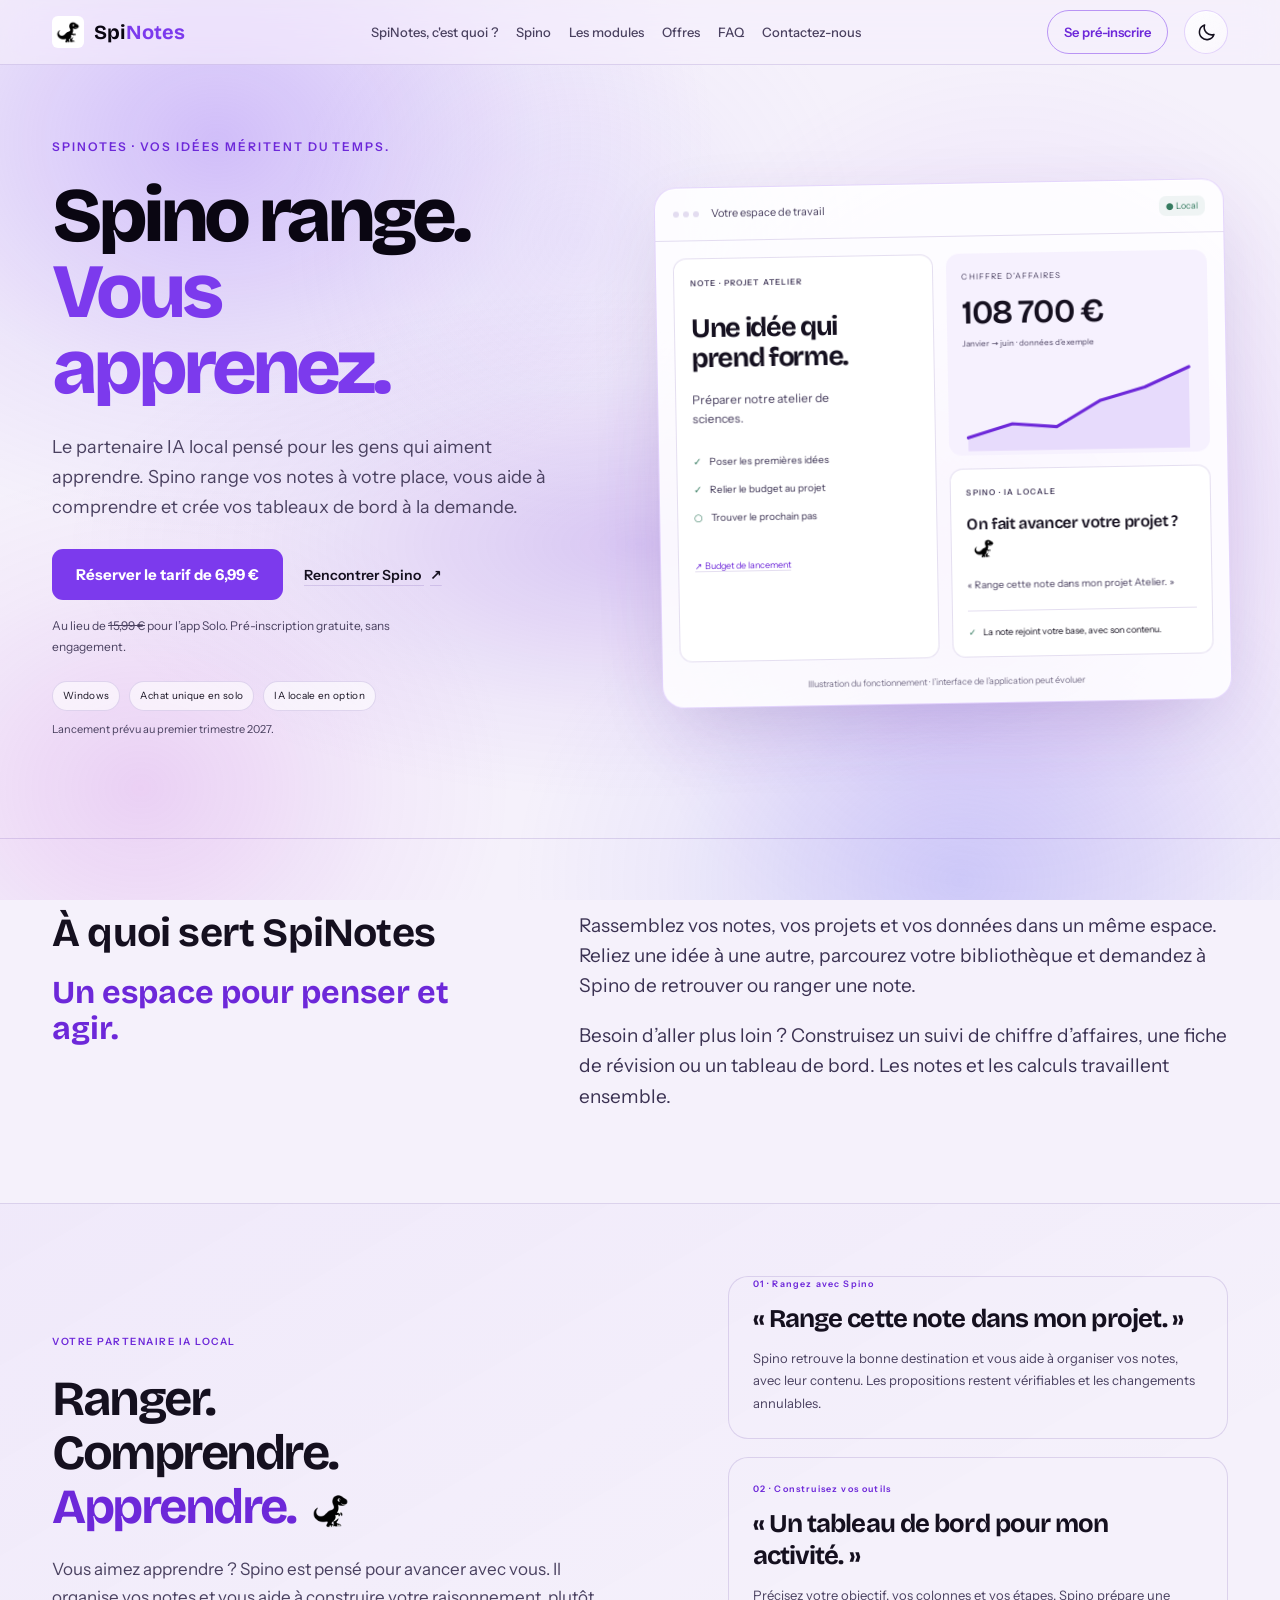
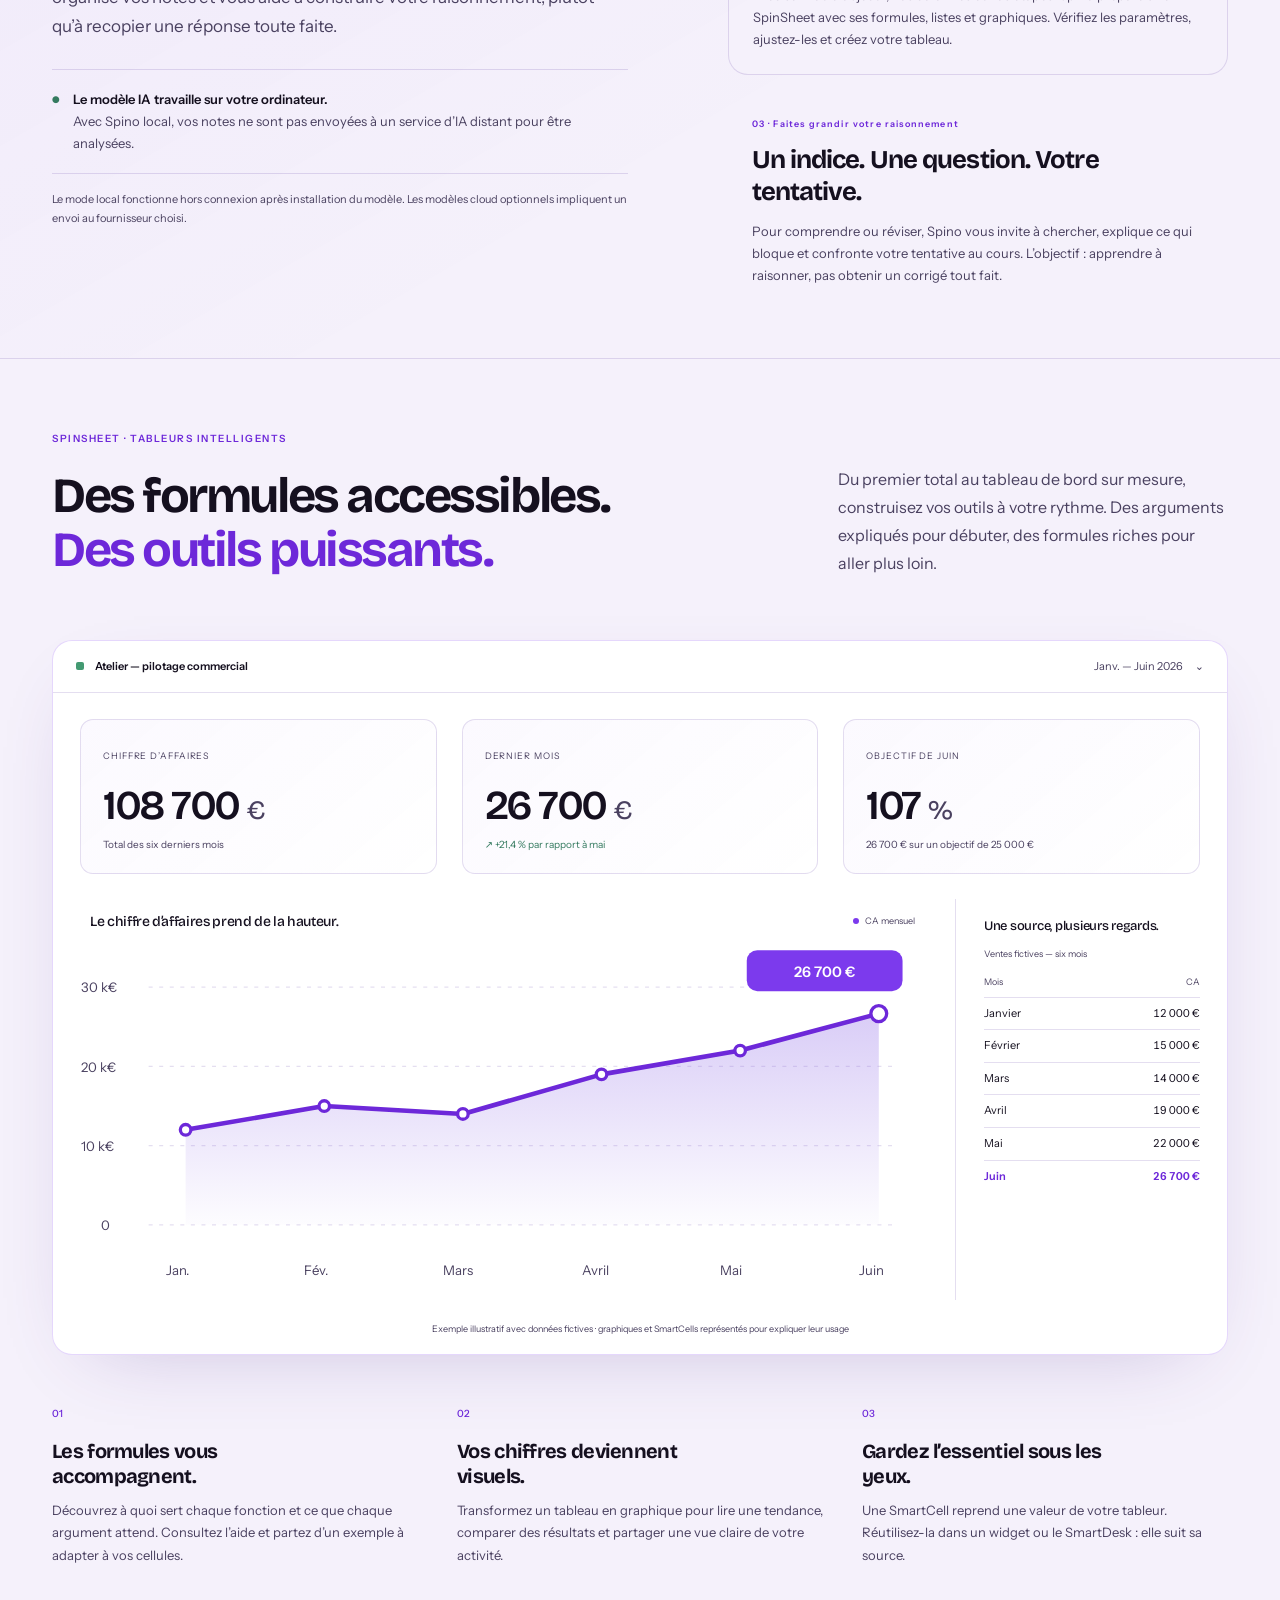
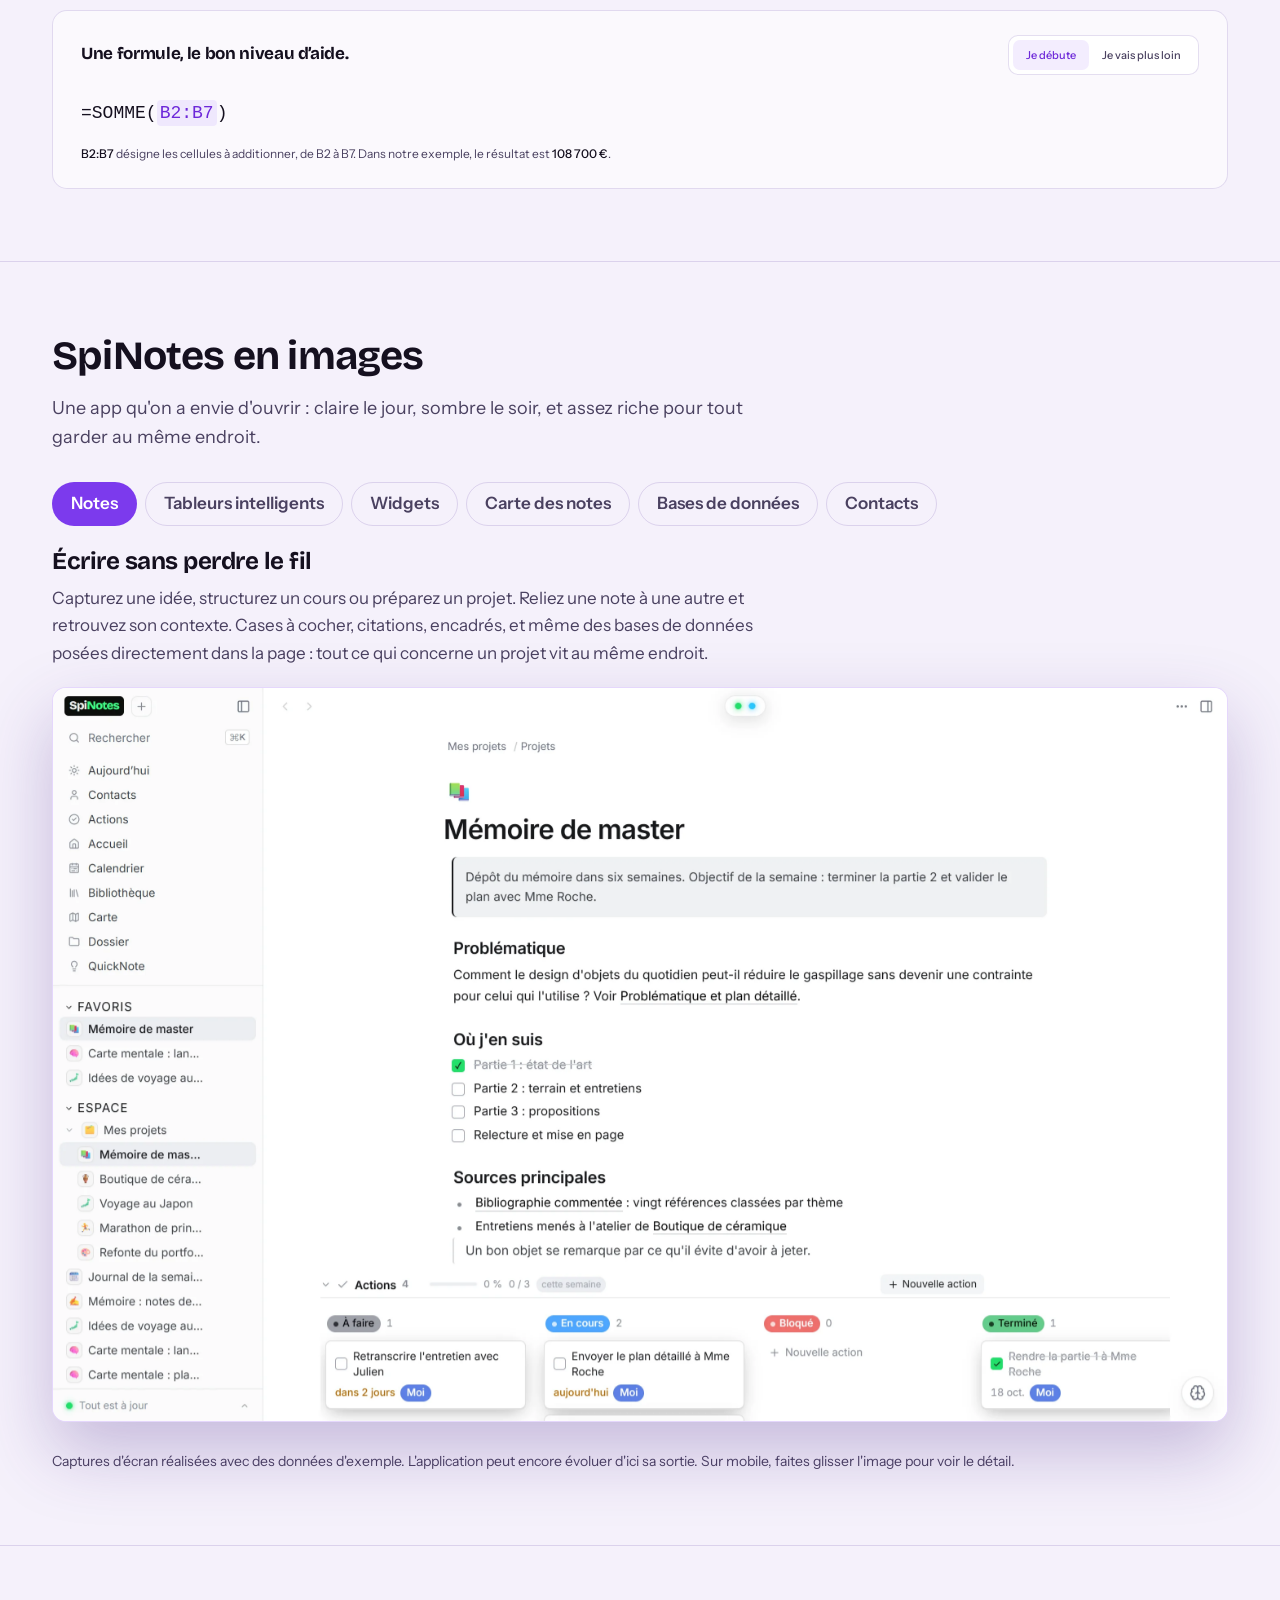
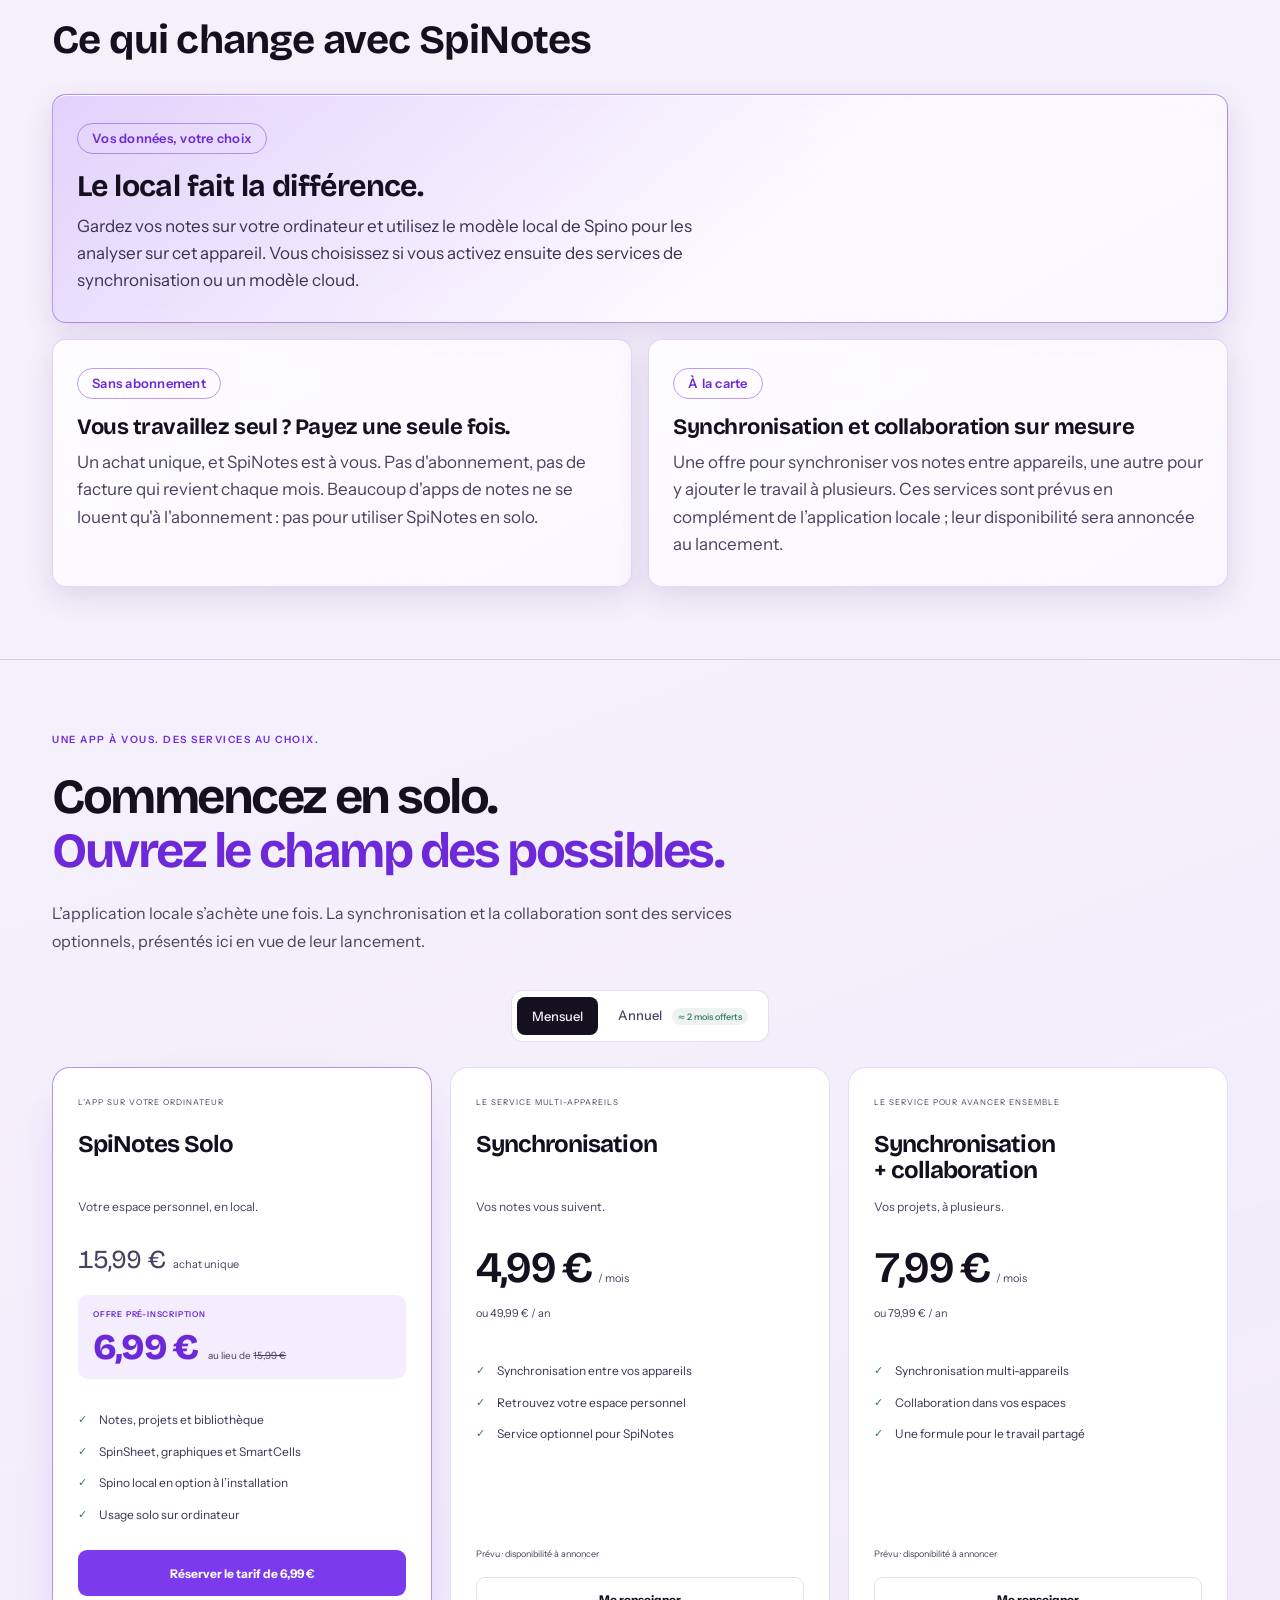
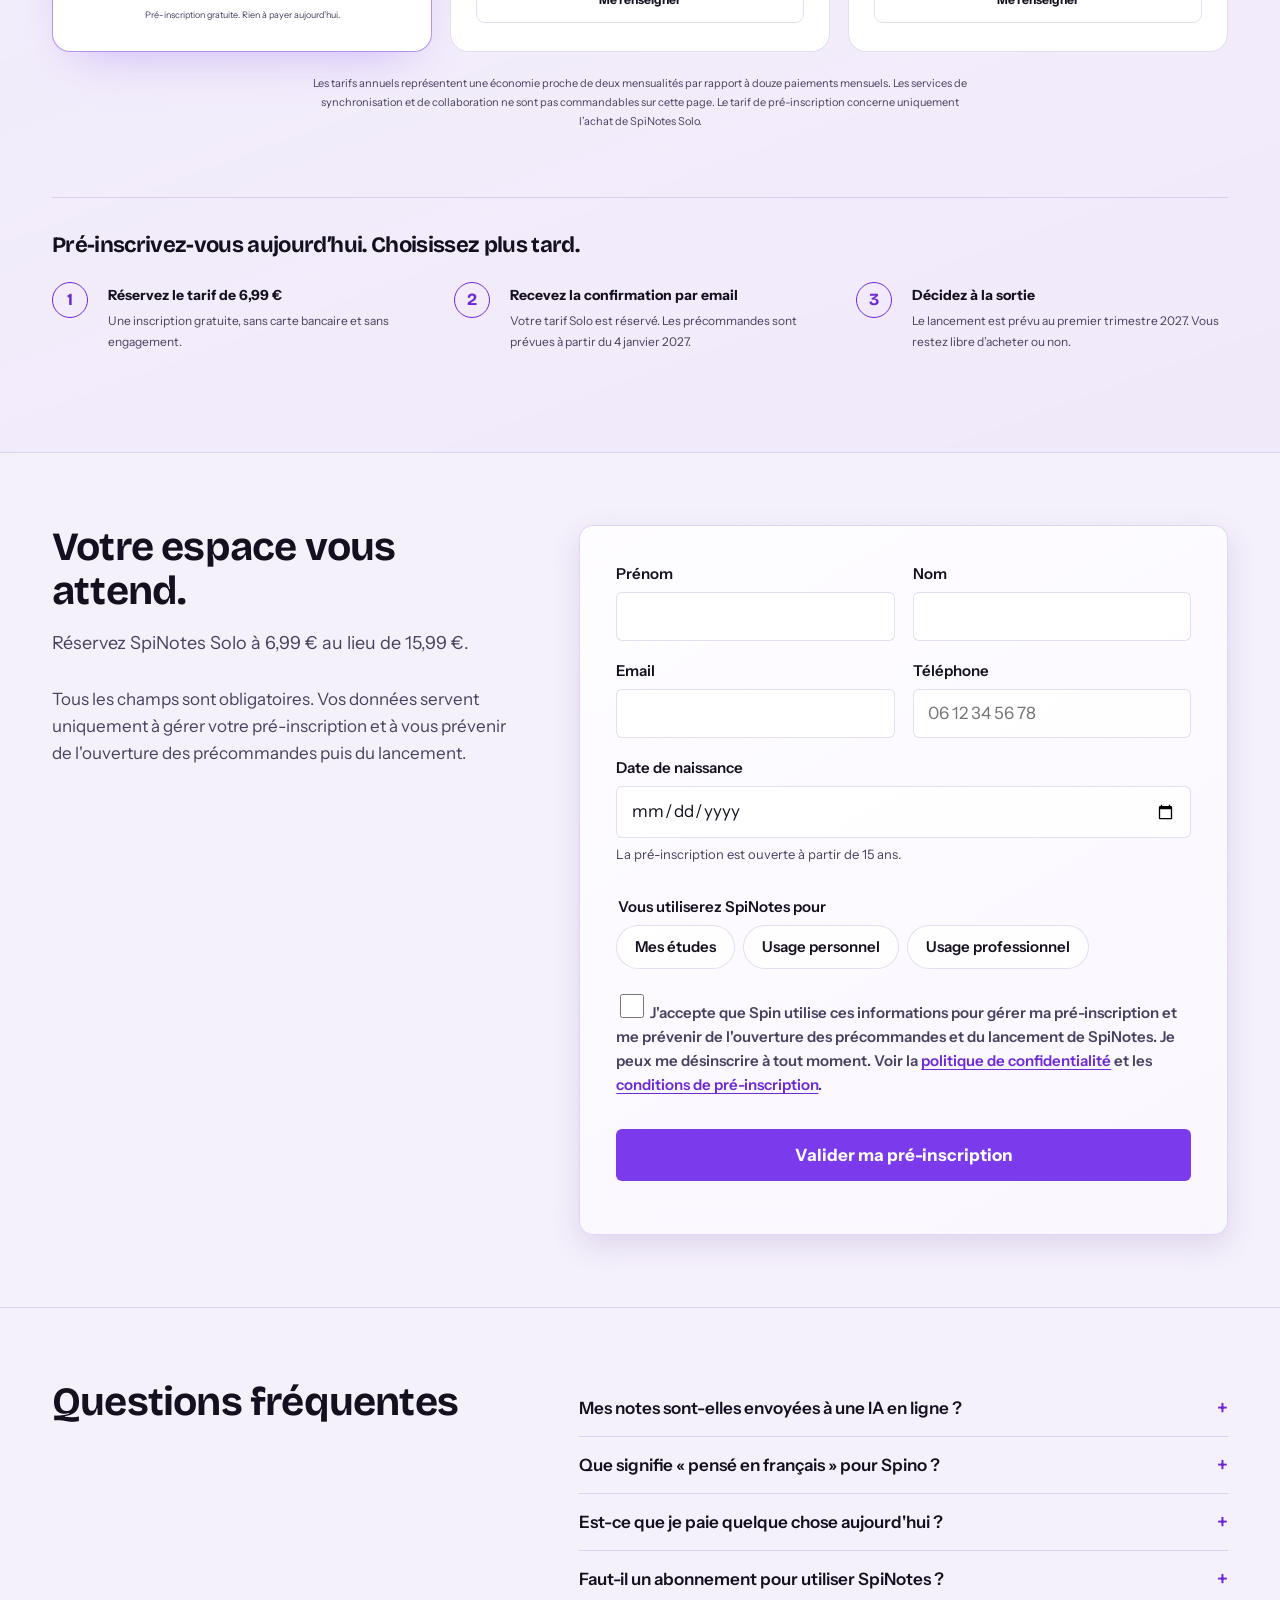
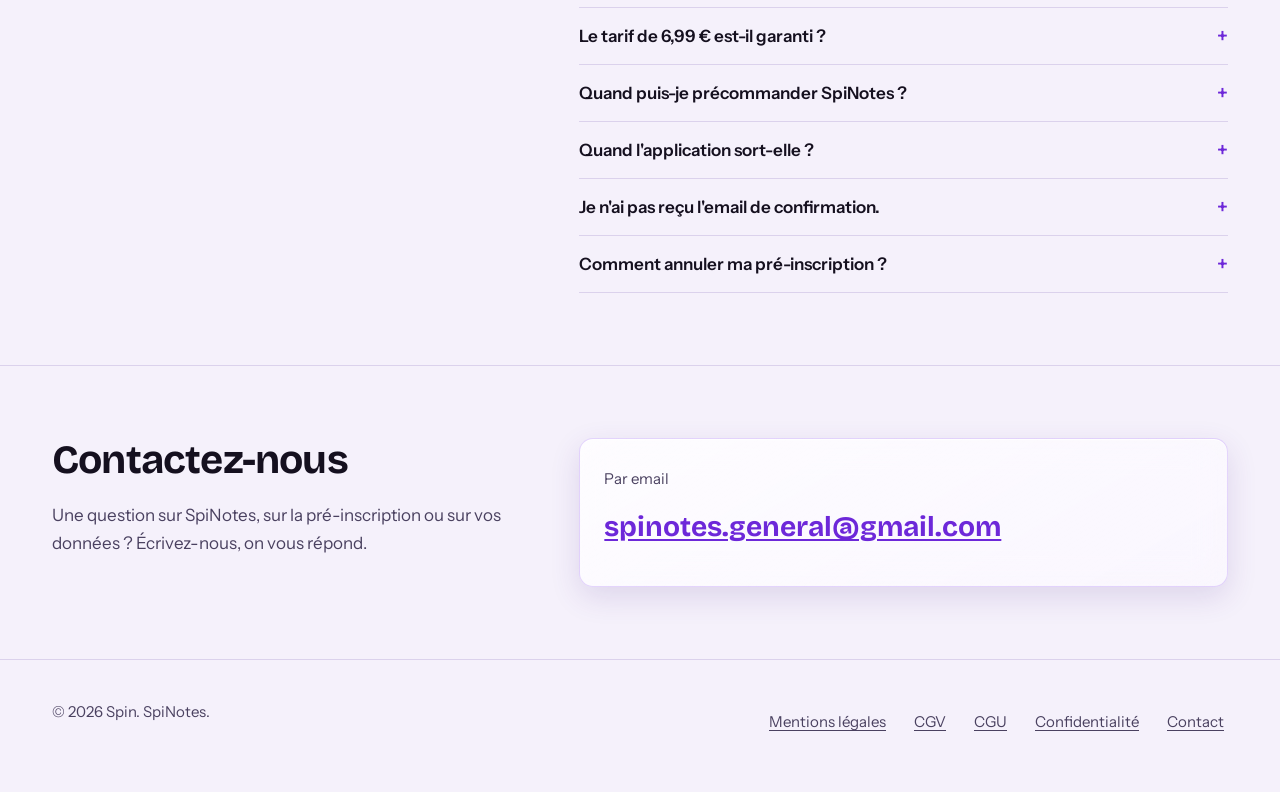
==== commit 021b016c: "Mettre Spino et l’apprentissage au centre du site" ====
--- a/index.html
+++ b/index.html
@@ -4,13 +4,13 @@
   <meta charset="utf-8">
   <meta http-equiv="Content-Security-Policy" content="default-src 'self'; script-src 'self'; style-src 'self' 'unsafe-inline'; img-src 'self' data:; font-src 'self'; connect-src 'self' https://spinotes-precommande.spinotes-precommande.workers.dev; form-action 'self'; base-uri 'self'; object-src 'none'">
   <meta name="viewport" content="width=device-width, initial-scale=1, viewport-fit=cover">
-  <title>SpiNotes — vos notes, vos chiffres, votre IA locale</title>
-  <meta name="description" content="Notes reliées, tableurs intelligents et Spino, votre assistant IA local. SpiNotes Solo à 15,99 € ; 6,99 € réservés aux pré-inscrits. Découvrez les offres de synchronisation et collaboration.">
+  <title>SpiNotes — Spino, votre partenaire IA local pour apprendre et organiser</title>
+  <meta name="description" content="Spino, le partenaire IA local qui range vos notes et vous aide à raisonner. Notes ergonomiques, tableaux de bord sur mesure, tableurs, widgets, carte, bases et contacts.">
   <link rel="canonical" href="https://spinotes.github.io/">
   <meta property="og:type" content="website">
   <meta property="og:locale" content="fr_FR">
-  <meta property="og:title" content="SpiNotes — vos notes, vos chiffres, votre IA locale">
-  <meta property="og:description" content="Un espace pour écrire, calculer et avancer avec Spino. Traitement IA local et tableurs accessibles. Pré-inscription gratuite : SpiNotes Solo à 6,99 € au lieu de 15,99 €.">
+  <meta property="og:title" content="SpiNotes — votre partenaire IA local pour apprendre">
+  <meta property="og:description" content="Spino range vos notes, accompagne votre raisonnement et prépare vos tableaux de bord. Découvrez les modules de SpiNotes.">
   <meta property="og:url" content="https://spinotes.github.io/">
   <meta property="og:image" content="https://spinotes.github.io/og.png">
   <meta name="twitter:card" content="summary_large_image">
@@ -28,6 +28,8 @@
   <script src="js/product042.js" defer></script>
   <script src="js/smartcell.js" defer></script>
   <script src="js/stats.js" defer></script>
+  <link rel="stylesheet" href="css/product057.css">
+  <script src="js/product057.js" defer></script>
 </head>
 <body>
   <div class="gas" aria-hidden="true"><i></i><i></i><i></i><i></i><i></i><i></i></div>
@@ -40,8 +42,8 @@
       <nav class="site-nav" id="menu-principal" aria-label="Navigation principale">
         <a href="#app">SpiNotes, c'est quoi ?</a>
         <a href="#spino">Spino</a>
-        <a href="#spinsheet">SpinSheet</a>
-        <a href="#apercu">Aperçu</a>
+        <a href="#apercu">Les modules</a>
+
         <a href="#offre">Offres</a>
         <a href="#faq">FAQ</a>
         <a href="#contact">Contactez-nous</a>
@@ -56,9 +58,9 @@
   <main id="contenu">
     <section class="hero hero-product">
       <div class="wrap hero-layout">
-        <div class="hero-copy"><p class="eyebrow">Vos idées ont de la suite.</p>
-          <h1>Vos notes.<br>Vos chiffres.<br><span>Votre espace.</span></h1>
-          <p class="hero-lead">Écrivez, reliez et construisez vos outils. Avec Spino, votre assistant IA local, SpiNotes vous aide à passer de l’idée à l’action.</p>
+        <div class="hero-copy"><p class="eyebrow">SpiNotes · vos idées méritent du temps.</p>
+          <h1>Spino range.<br><span>Vous apprenez.</span></h1>
+          <p class="hero-lead">Le partenaire IA local pensé pour les gens qui aiment apprendre. Spino range vos notes à votre place, vous aide à comprendre et crée vos tableaux de bord à la demande.</p>
           <div class="hero-actions"><a class="btn" href="#precommande" data-track="cta_hero">Réserver le tarif de 6,99 €</a><a class="text-link" href="#spino">Rencontrer Spino <span aria-hidden="true">↗</span></a></div>
           <p class="hero-note">Au lieu de <s>15,99 €</s> pour l’app Solo. Pré-inscription gratuite, sans engagement.</p>
           <ul class="hero-facts" aria-label="L’essentiel"><li>Windows</li><li>Achat unique en solo</li><li>IA locale en option</li></ul>
@@ -66,7 +68,7 @@
         </div>
         <div class="hero-workspace" aria-label="Illustration d’un espace SpiNotes">
           <div class="workspace-top"><span class="window-dots" aria-hidden="true"><i></i><i></i><i></i></span><span>Votre espace de travail</span><span class="local-tag">● Local</span></div>
-          <div class="workspace-grid"><div class="workspace-note"><span class="mini-label">NOTE · PROJET ATELIER</span><h2>Une idée qui<br>prend forme.</h2><p>Préparer le lancement de la collection.</p><ul><li><span aria-hidden="true">✓</span> Poser les premières idées</li><li><span aria-hidden="true">✓</span> Relier le budget au projet</li><li><span aria-hidden="true">○</span> Trouver le prochain pas</li></ul><span class="note-link">↗ Budget de lancement</span></div>
+          <div class="workspace-grid"><div class="workspace-note"><span class="mini-label">NOTE · PROJET ATELIER</span><h2>Une idée qui<br>prend forme.</h2><p>Préparer notre atelier de sciences.</p><ul><li><span aria-hidden="true">✓</span> Poser les premières idées</li><li><span aria-hidden="true">✓</span> Relier le budget au projet</li><li><span aria-hidden="true">○</span> Trouver le prochain pas</li></ul><span class="note-link">↗ Budget de lancement</span></div>
           <div class="workspace-number"><span>CHIFFRE D’AFFAIRES</span><strong>108 700 €</strong><small>Janvier → juin · données d’exemple</small><svg viewBox="0 0 260 100" role="img" aria-label="Évolution illustrative du chiffre d’affaires de janvier à juin"><path class="mini-area" d="M5 85 55 70 105 74 155 45 205 31 255 9V100H5Z"/><path class="mini-line" d="M5 85 55 70 105 74 155 45 205 31 255 9"/></svg></div>
           <div class="workspace-spino"><span class="mini-label">SPINO · IA LOCALE</span><p>On fait avancer votre projet ? <img src="img/spino.png" width="32" height="32" alt=""/></p><span>« Range cette note dans mon projet Atelier. »</span><div class="spino-answer"><span aria-hidden="true">✓</span> La note rejoint votre base, avec son contenu.</div></div></div>
           <p class="illustration-label">Illustration du fonctionnement · l’interface de l’application peut évoluer</p>
@@ -87,14 +89,33 @@
       </div>
     </section>
 
-<section class="section section-spino" id="spino"><div class="wrap"><div class="spino-story"><div><p class="eyebrow">Voici Spino</p><h2>L’assistant qui<br>travaille <span>chez vous.</span> <img class="spino-heading-logo" src="img/spino.png" width="60" height="60" alt=""/></h2><p class="section-lead">Pensé pour écrire et travailler en français, intégré à vos notes. Spino vous aide à clarifier une idée, comprendre un sujet ou retrouver le bon document.</p><div class="privacy-line"><span aria-hidden="true">●</span><p><strong>Votre ordinateur fait le travail.</strong> Avec le modèle local, vos notes ne sont pas envoyées à un service d’IA distant pour être analysées.</p></div><p class="small-print">Le mode local fonctionne hors connexion après installation du modèle. Les modèles cloud optionnels impliquent un envoi au fournisseur choisi, annoncé dans l’application.</p></div><div class="spino-examples"><article><span>01 · RETROUVER</span><h3>« Où sont mes notes sur ce projet ? »</h3><p>Recherchez dans les titres et le contenu de votre espace.</p></article><article><span>02 · ORGANISER</span><h3>« Ajoute cette note à mon projet INSEEC. »</h3><p>Rangez la note entière dans la base correspondante, sans perdre son contenu.</p></article><article><span>03 · COMPRENDRE</span><h3>Une réponse, ou un coup de pouce.</h3><p>Choisissez une réponse directe ou des indices et explications pour progresser par vous-même.</p></article></div></div></div></section>
+<section class="section section-spino" id="spino"><div class="wrap"><div class="spino-story"><div><p class="eyebrow">Votre partenaire IA local</p><h2>Ranger.<br>Comprendre.<br><span>Apprendre.</span> <img class="spino-heading-logo" src="img/spino.png" width="60" height="60" alt="Spino"/></h2><p class="section-lead">Vous aimez apprendre ? Spino est pensé pour avancer avec vous. Il organise vos notes et vous aide à construire votre raisonnement, plutôt qu’à recopier une réponse toute faite.</p><div class="privacy-line"><span aria-hidden="true">●</span><p><strong>Le modèle IA travaille sur votre ordinateur.</strong> Avec Spino local, vos notes ne sont pas envoyées à un service d’IA distant pour être analysées.</p></div><p class="small-print">Le mode local fonctionne hors connexion après installation du modèle. Les modèles cloud optionnels impliquent un envoi au fournisseur choisi.</p></div><div class="spino-examples"><article><span class="mini-label">01 · Rangez avec Spino</span><h3>« Range cette note dans mon projet. »</h3><p>Spino retrouve la bonne destination et vous aide à organiser vos notes, avec leur contenu. Les propositions restent vérifiables et les changements annulables.</p></article><article><span class="mini-label">02 · Construisez vos outils</span><h3>« Un tableau de bord pour mon activité. »</h3><p>Précisez votre objectif, vos colonnes et vos étapes. Spino prépare une SpinSheet avec ses formules, listes et graphiques. Vérifiez les paramètres, ajustez-les et créez votre tableau.</p></article><article><span class="mini-label">03 · Faites grandir votre raisonnement</span><h3>Un indice. Une question. Votre tentative.</h3><p>Pour comprendre ou réviser, Spino vous invite à chercher, explique ce qui bloque et confronte votre tentative au cours. L’objectif : apprendre à raisonner, pas obtenir un corrigé tout fait.</p></article></div></div></div></section>
 <section class="section section-sheet" id="spinsheet"><div class="wrap"><div class="sheet-intro"><div><p class="eyebrow">SpinSheet · Tableurs intelligents</p><h2>Des formules accessibles.<br><span>Des outils puissants.</span></h2></div><p class="section-lead">Du premier total au tableau de bord sur mesure, construisez vos outils à votre rythme. Des arguments expliqués pour débuter, des formules riches pour aller plus loin.</p></div>
 <div class="revenue-dashboard"><div class="dashboard-top"><span><i aria-hidden="true"></i> Atelier — pilotage commercial</span><span>Janv. — Juin 2026 <span aria-hidden="true">⌄</span></span></div><div class="smart-metrics"><article><span>CHIFFRE D’AFFAIRES</span><strong>108 700 <small>€</small></strong><p>Total des six derniers mois</p></article><article><span>DERNIER MOIS</span><strong>26 700 <small>€</small></strong><p class="positive">↗ +21,4 % par rapport à mai</p></article><article><span>OBJECTIF DE JUIN</span><strong>107 <small>%</small></strong><p>26 700 € sur un objectif de 25 000 €</p></article></div>
 <div class="dashboard-bottom"><div class="chart-panel"><div class="chart-title"><h3>Le chiffre d’affaires prend de la hauteur.</h3><span><i></i> CA mensuel</span></div><svg class="revenue-chart" viewBox="0 0 640 272" role="img" aria-labelledby="revenue-title revenue-desc"><title id="revenue-title">Chiffre d’affaires mensuel — exemple fictif</title><desc id="revenue-desc">Janvier 12 000 euros, février 15 000, mars 14 000, avril 19 000, mai 22 000 et juin 26 700 euros.</desc><defs><linearGradient id="revenue-fill" x1="0" x2="0" y1="0" y2="1"><stop offset="0" stop-color="#9370e8" stop-opacity=".35"/><stop offset="1" stop-color="#9370e8" stop-opacity=".02"/></linearGradient></defs><g class="chart-grid"><path d="M52 35H620M52 95H620M52 155H620M52 215H620"/></g><g class="chart-axis"><text x="1" y="39">30 k€</text><text x="1" y="99">20 k€</text><text x="1" y="159">10 k€</text><text x="16" y="219">0</text><text x="65" y="253">Jan.</text><text x="170" y="253">Fév.</text><text x="275" y="253">Mars</text><text x="380" y="253">Avril</text><text x="485" y="253">Mai</text><text x="590" y="253">Juin</text></g><path fill="url(#revenue-fill)" d="M80 143L185 125L290 131L395 101L500 83L605 55V215H80Z"/><path class="chart-line" d="M80 143L185 125L290 131L395 101L500 83L605 55"/><g class="chart-points"><circle cx="80" cy="143" r="4"/><circle cx="185" cy="125" r="4"/><circle cx="290" cy="131" r="4"/><circle cx="395" cy="101" r="4"/><circle cx="500" cy="83" r="4"/><circle cx="605" cy="55" r="6"/></g><g class="chart-callout"><rect x="505" y="7" width="118" height="31" rx="8"/><text x="564" y="27" text-anchor="middle">26 700 €</text></g></svg></div><div class="sheet-data"><h3>Une source, plusieurs regards.</h3><table><caption>Ventes fictives — six mois</caption><thead><tr><th scope="col">Mois</th><th scope="col">CA</th></tr></thead><tbody><tr><th scope="row">Janvier</th><td>12 000 €</td></tr><tr><th scope="row">Février</th><td>15 000 €</td></tr><tr><th scope="row">Mars</th><td>14 000 €</td></tr><tr><th scope="row">Avril</th><td>19 000 €</td></tr><tr><th scope="row">Mai</th><td>22 000 €</td></tr><tr><th scope="row">Juin</th><td>26 700 €</td></tr></tbody></table></div></div><p class="illustration-label">Exemple illustratif avec données fictives · graphiques et SmartCells représentés pour expliquer leur usage</p></div>
 <div class="sheet-details"><article><span class="feature-number">01</span><h3>Les formules vous accompagnent.</h3><p>Découvrez à quoi sert chaque fonction et ce que chaque argument attend. Consultez l’aide et partez d’un exemple à adapter à vos cellules.</p></article><article><span class="feature-number">02</span><h3>Vos chiffres deviennent visuels.</h3><p>Transformez un tableau en graphique pour lire une tendance, comparer des résultats et partager une vue claire de votre activité.</p></article><article><span class="feature-number">03</span><h3>Gardez l’essentiel sous les yeux.</h3><p>Une SmartCell reprend une valeur de votre tableur. Réutilisez-la dans un widget ou le SmartDesk : elle suit sa source.</p></article></div>
 <div class="formula-demo"><div class="formula-demo-head"><h3>Une formule, le bon niveau d’aide.</h3><div role="group" aria-label="Niveau de l’exemple de formule"><button type="button" aria-pressed="true" data-formula-mode="debuter">Je débute</button><button type="button" aria-pressed="false" data-formula-mode="avancer">Je vais plus loin</button></div></div><div data-formula-panel="debuter"><code>=SOMME(<span>B2:B7</span>)</code><p><strong>B2:B7</strong> désigne les cellules à additionner, de B2 à B7. Dans notre exemple, le résultat est <strong>108 700 €</strong>.</p></div><div data-formula-panel="avancer" hidden><code>=SOMME.SI(<span>C2:C50</span>;&quot;Payé&quot;;<span>D2:D50</span>)</code><p>Additionnez les montants de <strong>D2:D50</strong> uniquement lorsque la cellule correspondante de <strong>C2:C50</strong> contient « Payé ». Une base simple pour suivre le chiffre d’affaires encaissé.</p></div></div>
 </div></section>
-    <section class="section smartcell-section" id="smartcell" aria-labelledby="smartcell-title">
+
+
+    <section class="section" id="apercu">
+      <div class="wrap">
+        <h2>SpiNotes en images</h2>
+        <p class="section-lead">Une app qu'on a envie d'ouvrir : claire le jour, sombre le soir, et assez riche pour tout garder au même endroit.</p>
+
+        <div class="shots" data-shots><div class="shots-tabs" role="tablist" aria-label="Modules de SpiNotes"><span class="tab-pill" aria-hidden="true"></span><button type="button" role="tab" id="tab-notes" aria-controls="panel-notes" aria-selected="true" tabindex="0" data-track="apercu_onglet">Notes</button><button type="button" role="tab" id="tab-spinsheet" aria-controls="panel-spinsheet" aria-selected="false" tabindex="-1" data-track="apercu_onglet">Tableurs intelligents</button><button type="button" role="tab" id="tab-widgets" aria-controls="panel-widgets" aria-selected="false" tabindex="-1" data-track="apercu_onglet">Widgets</button><button type="button" role="tab" id="tab-carte" aria-controls="panel-carte" aria-selected="false" tabindex="-1" data-track="apercu_onglet">Carte des notes</button><button type="button" role="tab" id="tab-bases" aria-controls="panel-bases" aria-selected="false" tabindex="-1" data-track="apercu_onglet">Bases de données</button><button type="button" role="tab" id="tab-contacts" aria-controls="panel-contacts" aria-selected="false" tabindex="-1" data-track="apercu_onglet">Contacts</button></div><div class="shot-panel" role="tabpanel" id="panel-notes" aria-labelledby="tab-notes">
+            <div class="shot-text">
+              <h3>Écrire sans perdre le fil</h3>
+              <p>Capturez une idée, structurez un cours ou préparez un projet. Reliez une note à une autre et retrouvez son contexte. Cases à cocher, citations, encadrés, et même des bases de données posées directement dans la page : tout ce qui concerne un projet vit au même endroit.</p>
+            </div>
+            <figure class="shot-frame"><img src="img/app/note.webp" width="2880" height="1800" alt="Une note SpiNotes : titre, encadré, liste à cocher, liens vers d'autres notes et tableau des actions du projet" decoding="async"></figure>
+          </div><div class="shot-panel" role="tabpanel" id="panel-spinsheet" aria-labelledby="tab-spinsheet" hidden>
+            <div class="shot-text"><h3>Votre suivi, vos indicateurs, votre tableau de bord</h3><p>Décrivez à Spino le suivi qui vous convient : budget, projet, révisions, prospection ou colonnes personnalisées. Ajustez la préparation, puis retrouvez vos formules, listes et graphiques dans une SpinSheet. Importez un classeur Excel, travaillez dans ses onglets et représentez une sélection avec le graphique adapté.</p><p>Une cellule mérite d'être suivie ailleurs ? Transformez-la en SmartCell, sans recopier son résultat à la main.</p></div>
+            <div class="sheet-illustration" role="img" aria-label="Illustration d'une SpinSheet : montants par mois, formule SOMME et graphique en colonnes">
+              <div class="sheet-demo-bar"><strong>Suivi du projet</strong><span>SpinSheet</span></div><div class="demo-formula"><span>D2</span><span>ƒx</span><code>=SOMME(A2:C2)</code></div>
+              <div class="sheet-illustration-content"><table class="demo-budget"><thead><tr><th></th><th>A</th><th>B</th><th>C</th><th>D</th></tr></thead><tbody><tr><th>1</th><td>Janvier</td><td>Février</td><td>Mars</td><td>Total</td></tr><tr><th>2</th><td>1 200 €</td><td>1 800 €</td><td>2 400 €</td><td class="demo-total">5 400 €</td></tr></tbody></table><div class="sheet-chart"><div><i style="--bar:50%"></i><span>Janvier</span></div><div><i style="--bar:75%"></i><span>Février</span></div><div><i style="--bar:100%"></i><span>Mars</span></div></div></div><p class="sheet-demo-caption">Exemple illustré · données fictives</p>
+            </div>
+          </div><div class="shot-panel" role="tabpanel" id="panel-widgets" aria-labelledby="tab-widgets" hidden><div class="shot-text"><h3>Les indicateurs utiles restent sous vos yeux.</h3><p>Une SmartCell reste reliée à sa cellule source. Placez vos widgets dans vos pages ou sur le SmartDesk. Choisissez de synchroniser leur valeur ou de la figer.</p></div><section class="section smartcell-section" id="smartcell" aria-labelledby="smartcell-title">
       <div class="wrap">
         <div class="smartcell-heading">
           <div><p class="eyebrow">SmartCell · votre tableau, au-delà du tableau</p><h2 id="smartcell-title">Le bon chiffre,<br>là où vous travaillez.</h2></div>
@@ -122,53 +143,16 @@
         <div class="smartcell-points">
           <article><span>01</span><h3>Un chiffre qui reste relié</h3><p>La cellule source change ? La SmartCell affiche la nouvelle valeur. Vous pouvez aussi figer une valeur, puis réactiver sa synchronisation.</p></article>
           <article><span>02</span><h3>Un widget à votre place</h3><p>Donnez-lui un titre, adaptez sa taille et déplacez-la. Fixée sur une page ou flottante, elle garde le contexte dont vous avez besoin.</p></article>
-          <article><span>03</span><h3>Votre SmartDesk</h3><p>Une languette de verre ouvre le bureau de vos chiffres : cinq SmartCell à portée de main et une bibliothèque pour en organiser jusqu'à quarante.</p></article>
-        </div>
-      </div>
-    </section>
-
-    <section class="section" id="apercu">
-      <div class="wrap">
-        <h2>SpiNotes en images</h2>
-        <p class="section-lead">Une app qu'on a envie d'ouvrir : claire le jour, sombre le soir, et assez riche pour tout garder au même endroit.</p>
-
-        <div class="shots" data-shots>
-          <div class="shots-tabs" role="tablist" aria-label="Fonctions de SpiNotes">
-            <span class="tab-pill" aria-hidden="true"></span>
-            <button type="button" role="tab" id="tab-notes" aria-controls="panel-notes" aria-selected="true" data-track="apercu_onglet">Notes</button>
-            <button type="button" role="tab" id="tab-spinsheet" aria-controls="panel-spinsheet" aria-selected="false" tabindex="-1" data-track="apercu_onglet">SpinSheet &amp; graphiques</button>
-            <button type="button" role="tab" id="tab-mindnote" aria-controls="panel-mindnote" aria-selected="false" tabindex="-1" data-track="apercu_onglet">Cartes mentales</button>
-            <button type="button" role="tab" id="tab-bases" aria-controls="panel-bases" aria-selected="false" tabindex="-1" data-track="apercu_onglet">Bases de données</button>
-            <button type="button" role="tab" id="tab-carte" aria-controls="panel-carte" aria-selected="false" tabindex="-1" data-track="apercu_onglet">Carte des notes</button>
-            <button type="button" role="tab" id="tab-cosmos" aria-controls="panel-cosmos" aria-selected="false" tabindex="-1" data-track="apercu_onglet">Cosmos</button>
-            <button type="button" role="tab" id="tab-sombre" aria-controls="panel-sombre" aria-selected="false" tabindex="-1" data-track="apercu_onglet">Mode sombre</button>
-          </div>
-
-          <div class="shot-panel" role="tabpanel" id="panel-notes" aria-labelledby="tab-notes">
+          <article><span>03</span><h3>Votre SmartDesk</h3><p>Un accès discret ouvre le bureau de vos chiffres : cinq SmartCell à portée de main et une bibliothèque pour en organiser jusqu'à quarante.</p></article>
+        </div>
+      </div>
+    </section></div><div class="shot-panel" role="tabpanel" id="panel-carte" aria-labelledby="tab-carte" hidden>
             <div class="shot-text">
-              <h3>Écrivez, reliez, retrouvez</h3>
-              <p>Une note peut en citer une autre d'un simple geste, et le lien reste cliquable. Cases à cocher, citations, encadrés, et même des bases de données posées directement dans la page : tout ce qui concerne un projet vit au même endroit.</p>
-            </div>
-            <figure class="shot-frame"><img src="img/app/note.webp" width="2880" height="1800" alt="Une note SpiNotes : titre, encadré, liste à cocher, liens vers d'autres notes et tableau des actions du projet" decoding="async"></figure>
-          </div>
-
-          <div class="shot-panel" role="tabpanel" id="panel-spinsheet" aria-labelledby="tab-spinsheet" hidden>
-            <div class="shot-text"><h3>Vos calculs restent dans votre espace de notes</h3><p>SpinSheet réunit les formules, les formats de nombres, les couleurs, les bordures et les cellules fusionnées. Importez un classeur Excel, travaillez dans ses onglets et représentez une sélection avec un graphique en colonnes.</p><p>Une cellule mérite d'être suivie ailleurs ? Transformez-la en SmartCell, sans recopier son résultat à la main.</p></div>
-            <div class="sheet-illustration" role="img" aria-label="Illustration d'une SpinSheet : montants par mois, formule SOMME et graphique en colonnes">
-              <div class="sheet-demo-bar"><strong>Suivi du projet</strong><span>SpinSheet</span></div><div class="demo-formula"><span>D2</span><span>ƒx</span><code>=SOMME(A2:C2)</code></div>
-              <div class="sheet-illustration-content"><table class="demo-budget"><thead><tr><th></th><th>A</th><th>B</th><th>C</th><th>D</th></tr></thead><tbody><tr><th>1</th><td>Janvier</td><td>Février</td><td>Mars</td><td>Total</td></tr><tr><th>2</th><td>1 200 €</td><td>1 800 €</td><td>2 400 €</td><td class="demo-total">5 400 €</td></tr></tbody></table><div class="sheet-chart"><div><i style="--bar:50%"></i><span>Janvier</span></div><div><i style="--bar:75%"></i><span>Février</span></div><div><i style="--bar:100%"></i><span>Mars</span></div></div></div><p class="sheet-demo-caption">Exemple illustré · données fictives</p>
-            </div>
-          </div>
-
-          <div class="shot-panel" role="tabpanel" id="panel-mindnote" aria-labelledby="tab-mindnote" hidden>
-            <div class="shot-text">
-              <h3>Des cartes mentales qui deviennent des notes</h3>
-              <p>Posez vos idées en vrac : le plan s'écrit à gauche pendant que la carte se dessine à droite. Une idée mérite plus de place ? Elle devient une note.</p>
-            </div>
-            <figure class="shot-frame"><img src="img/app/mindnote.webp" width="2880" height="1800" alt="Une carte mentale SpiNotes sur le lancement d'une boutique, avec le plan des idées à gauche" loading="lazy" decoding="async"></figure>
-          </div>
-
-          <div class="shot-panel" role="tabpanel" id="panel-bases" aria-labelledby="tab-bases" hidden>
+              <h3>Toutes vos notes sur une seule carte</h3>
+              <p>Explorez les chemins entre vos idées. Choisissez les liens à afficher pour garder une carte lisible et retrouver le contexte d’une note. Les liens entre notes, les dates et les auteurs peuvent être affichés depuis les paramètres.</p>
+            </div>
+            <figure class="shot-frame"><img src="img/app/carte.webp" width="2880" height="1800" alt="La carte des notes de SpiNotes : des points colorés par thème, reliés entre eux" loading="lazy" decoding="async"></figure>
+          </div><div class="shot-panel" role="tabpanel" id="panel-bases" aria-labelledby="tab-bases" hidden>
             <div class="shot-text">
               <h3>Une base, quatre façons de la regarder</h3>
               <p>Projets, rendez-vous, actions : tout est relié, et les totaux se calculent seuls (actions ouvertes, prochaine échéance…). Affichez la même base en kanban, en tableau, en calendrier ou en galerie.</p>
@@ -185,32 +169,7 @@
               <img data-view-img="calendrier" src="img/app/calendrier.webp" width="2880" height="1800" alt="Le calendrier du mois dans SpiNotes, avec rendez-vous, actions et ressources" loading="lazy" decoding="async">
               <img data-view-img="galerie" src="img/app/galerie.webp" width="2880" height="1800" alt="Les ressources d'un espace SpiNotes en galerie de cartes" loading="lazy" decoding="async">
             </figure>
-          </div>
-
-          <div class="shot-panel" role="tabpanel" id="panel-carte" aria-labelledby="tab-carte" hidden>
-            <div class="shot-text">
-              <h3>Toutes vos notes sur une seule carte</h3>
-              <p>Chaque note, chaque personne et chaque lien apparaît sur la carte, et les couleurs rassemblent les thèmes. On voit d'un coup d'œil ce qui est relié à quoi, sans avoir rien classé à la main.</p>
-            </div>
-            <figure class="shot-frame"><img src="img/app/carte.webp" width="2880" height="1800" alt="La carte des notes de SpiNotes : des points colorés par thème, reliés entre eux" loading="lazy" decoding="async"></figure>
-          </div>
-
-          <div class="shot-panel" role="tabpanel" id="panel-cosmos" aria-labelledby="tab-cosmos" hidden>
-            <div class="shot-text">
-              <h3>Et si votre espace devenait un système solaire ?</h3>
-              <p>En 3D, vos bases deviennent des planètes et vos notes des astres en orbite. Une autre façon, plus inattendue, de parcourir ses idées.</p>
-            </div>
-            <figure class="shot-frame"><img src="img/app/cosmos.webp" width="2880" height="1800" alt="La vue Cosmos de SpiNotes : un système solaire en 3D qui représente l'espace de notes" loading="lazy" decoding="async"></figure>
-          </div>
-
-          <div class="shot-panel" role="tabpanel" id="panel-sombre" aria-labelledby="tab-sombre" hidden>
-            <div class="shot-text">
-              <h3>Clair ou sombre, selon vos soirées</h3>
-              <p>La même interface, avec le même confort de lecture, qu'il soit midi ou minuit.</p>
-            </div>
-            <figure class="shot-frame"><img src="img/app/sombre.webp" width="2880" height="1800" alt="Une note SpiNotes en thème sombre" loading="lazy" decoding="async"></figure>
-          </div>
-        </div>
+          </div><div class="shot-panel" role="tabpanel" id="panel-contacts" aria-labelledby="tab-contacts" hidden><div class="shot-text"><h3>Les personnes reliées à vos projets.</h3><p>Rassemblez vos contacts et retrouvez les notes, rendez-vous et projets qui les concernent. Gardez leurs informations dans le contexte de votre travail.</p></div><div class="contacts-illustration"><p class="mini-label">Exemple illustratif · personnes fictives</p><div class="contact-example"><span aria-hidden="true">ML</span><div><h4>Marie Laurent</h4><p>Atelier sciences · Intervenante</p></div></div><ul><li>Projet lié : Atelier sciences</li><li>Note liée : Préparer notre rencontre</li><li>Prochaine action : Confirmer les disponibilités</li></ul><p>Une personne, ses informations et le contexte dont vous avez besoin.</p></div></div></div>
 
         <p class="shots-note">Captures d'écran réalisées avec des données d'exemple. L'application peut encore évoluer d'ici sa sortie. Sur mobile, faites glisser l'image pour voir le détail.</p>
       </div>
--- a/css/product057.css
+++ b/css/product057.css
@@ -0,0 +1 @@
+.spino-examples{display:grid;gap:18px}.spino-examples article{padding:24px;border:1px solid var(--line, #8b79a633);border-radius:20px;background:var(--surface, #ffffff08)}.spino-examples h3{font-size:clamp(20px,2vw,28px);line-height:1.25;margin:12px 0}.spino-examples p{line-height:1.7}.shots-tabs{max-width:100%;overflow-x:auto;overscroll-behavior-x:contain}.shot-panel[hidden]{display:none!important}.shot-panel #smartcell.section{padding:0}.shot-panel #smartcell>.wrap{width:100%;padding:0}.shot-panel #smartcell .smartcell-head{display:none}.contacts-illustration{padding:clamp(20px,4vw,48px);border:1px solid #8b79a633;border-radius:24px;max-width:100%;background:var(--surface,#8b79a60c)}.contact-example{display:flex;align-items:center;gap:18px;margin:24px 0}.contact-example>span{display:grid;place-items:center;border-radius:50%;width:56px;height:56px;background:#8861e022}.contact-example h4{font-size:24px;margin:0}.contact-example p{margin:6px 0}.contacts-illustration li{margin:14px 0}@media(max-width:650px){.spino-story{grid-template-columns:1fr}.spino-examples article{padding:20px}.shots-tabs button{white-space:nowrap}}
